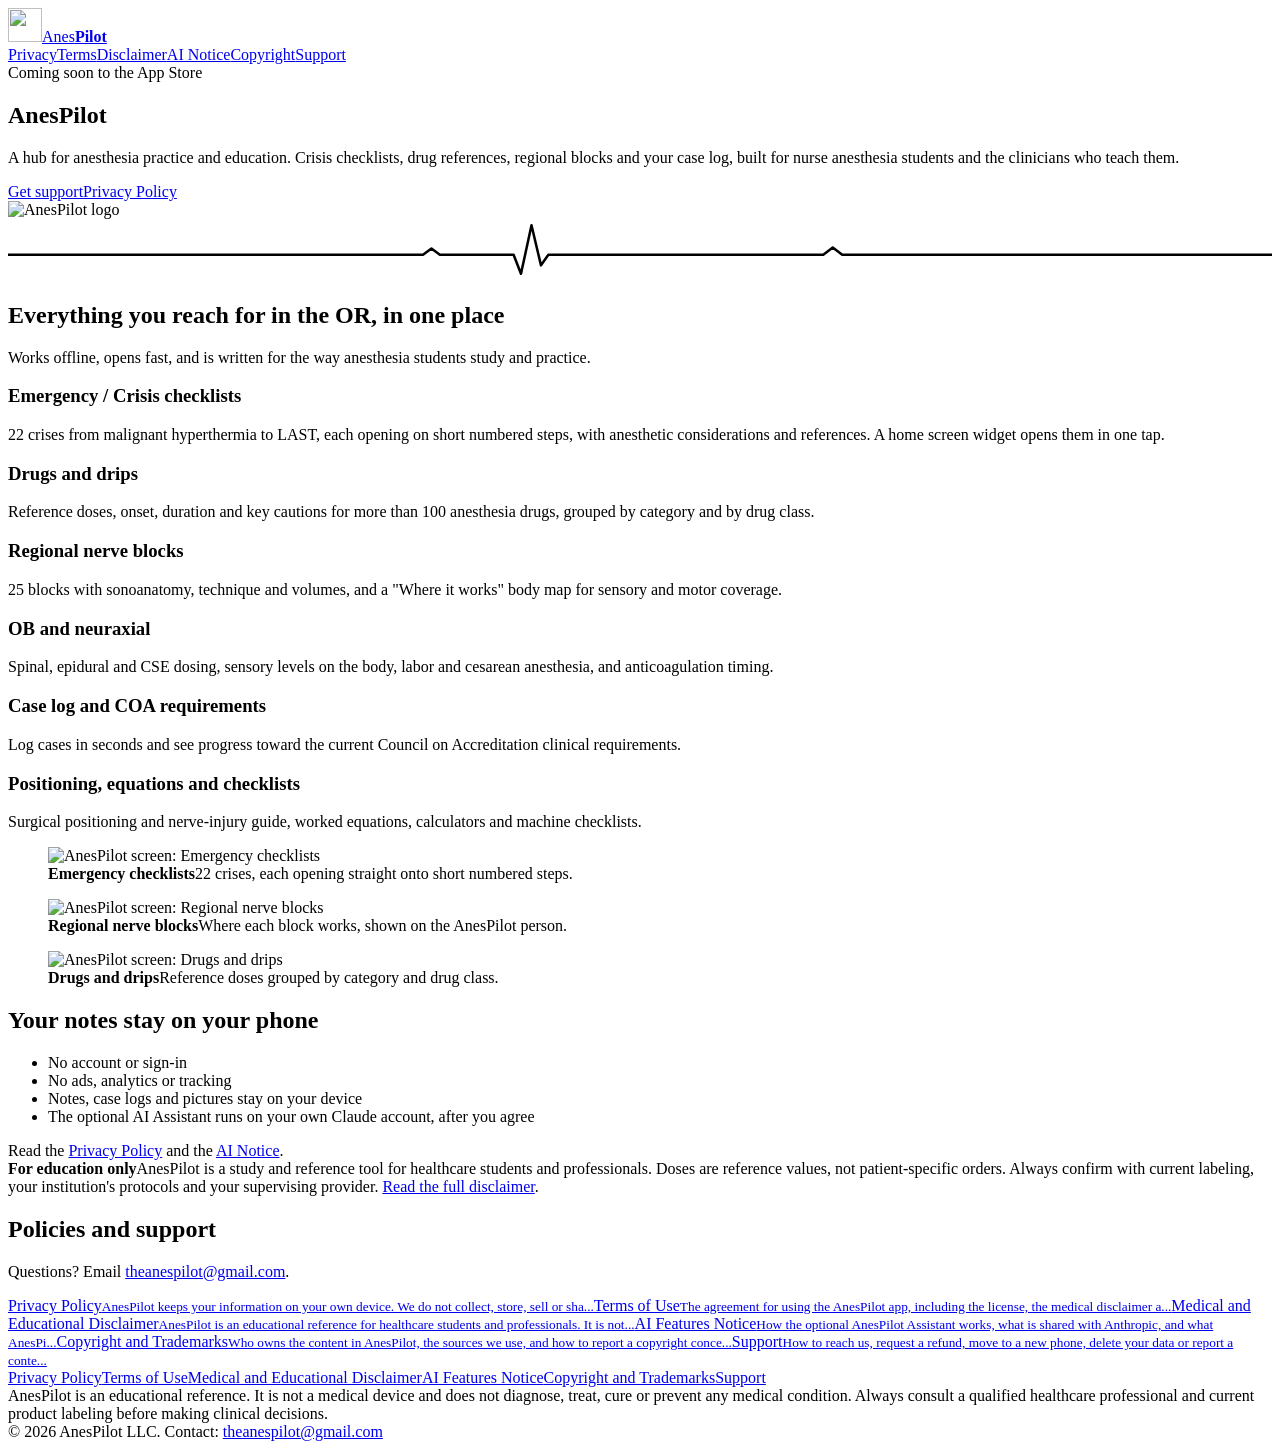
==== index.html @ 0fcb1c03 "Add files via upload" ====
<!doctype html>
<html lang="en"><head><meta charset="utf-8"><meta name="viewport" content="width=device-width, initial-scale=1, viewport-fit=cover"><meta name="claude:viewport-fit-sides" content="cover"><meta name="description" content="AnesPilot: crisis checklists, drug references, regional blocks and a case log for anesthesia students and clinicians."><link rel="icon" href="assets/logo-96.png"><title>AnesPilot</title><link rel="stylesheet" href="assets/style.css"></head><body id="top"><header class="top"><div class="wrap"><a class="brand" href="./"><img src="assets/logo-96.png" alt="" width="34" height="34"><span>Anes<b>Pilot</b></span></a><nav class="nav" aria-label="Policies"><a href="privacy/">Privacy</a><a href="terms/">Terms</a><a href="disclaimer/">Disclaimer</a><a href="ai-notice/">AI Notice</a><a href="copyright/">Copyright</a><a href="support/">Support</a></nav></div></header><main><section class="hero"><div class="wrap"><div><span class="pill">Coming soon to the App Store</span><h1>Anes<b>Pilot</b></h1><p class="lead">A hub for anesthesia practice and education. Crisis checklists, drug references, regional blocks and your case log, built for nurse anesthesia students and the clinicians who teach them.</p><div class="actions"><a class="btn primary" href="support/">Get support</a><a class="btn" href="privacy/">Privacy Policy</a></div></div><img class="logoart" src="assets/logo-600.png" alt="AnesPilot logo" width="300" height="300"></div></section><div class="wrap"><svg class="trace" viewBox="0 0 1200 56" preserveAspectRatio="none" aria-hidden="true"><path d="M0 34 H380 l14 0 8 -6 8 6 H470 l10 0 7 18 10 -46 9 38 7 -10 H760 l14 0 9 -7 9 7 H1200" fill="none" stroke="currentColor" stroke-width="2.4" stroke-linejoin="round" stroke-linecap="round"/></svg></div><section class="band"><div class="wrap"><h2>Everything you reach for in the OR, in one place</h2><p class="sub">Works offline, opens fast, and is written for the way anesthesia students study and practice.</p><div class="features"><article class="feat crit"><h3><span class="dot"></span>Emergency / Crisis checklists</h3><p>22 crises from malignant hyperthermia to LAST, each opening on short numbered steps, with anesthetic considerations and references. A home screen widget opens them in one tap.</p></article><article class="feat "><h3><span class="dot"></span>Drugs and drips</h3><p>Reference doses, onset, duration and key cautions for more than 100 anesthesia drugs, grouped by category and by drug class.</p></article><article class="feat "><h3><span class="dot"></span>Regional nerve blocks</h3><p>25 blocks with sonoanatomy, technique and volumes, and a &quot;Where it works&quot; body map for sensory and motor coverage.</p></article><article class="feat "><h3><span class="dot"></span>OB and neuraxial</h3><p>Spinal, epidural and CSE dosing, sensory levels on the body, labor and cesarean anesthesia, and anticoagulation timing.</p></article><article class="feat "><h3><span class="dot"></span>Case log and COA requirements</h3><p>Log cases in seconds and see progress toward the current Council on Accreditation clinical requirements.</p></article><article class="feat "><h3><span class="dot"></span>Positioning, equations and checklists</h3><p>Surgical positioning and nerve-injury guide, worked equations, calculators and machine checklists.</p></article></div></div></section><section class="band" style="padding-top:0"><div class="wrap"><div class="shots"><figure class="shot"><img src="assets/shot-crisis.jpg" alt="AnesPilot screen: Emergency checklists" width="390" height="844" loading="lazy"><figcaption><b>Emergency checklists</b>22 crises, each opening straight onto short numbered steps.</figcaption></figure><figure class="shot"><img src="assets/shot-blocks.jpg" alt="AnesPilot screen: Regional nerve blocks" width="390" height="844" loading="lazy"><figcaption><b>Regional nerve blocks</b>Where each block works, shown on the AnesPilot person.</figcaption></figure><figure class="shot"><img src="assets/shot-drugs.jpg" alt="AnesPilot screen: Drugs and drips" width="390" height="844" loading="lazy"><figcaption><b>Drugs and drips</b>Reference doses grouped by category and drug class.</figcaption></figure></div></div></section><section class="band" style="padding-top:0"><div class="wrap"><div class="promise"><h2>Your notes stay on your phone</h2><ul><li>No account or sign-in</li><li>No ads, analytics or tracking</li><li>Notes, case logs and pictures stay on your device</li><li>The optional AI Assistant runs on your own Claude account, after you agree</li></ul><p style="margin:0">Read the <a href="privacy/">Privacy Policy</a> and the <a href="ai-notice/">AI Notice</a>.</p></div></div></section><section class="band" style="padding-top:0"><div class="wrap"><div class="caution"><b>For education only</b><span>AnesPilot is a study and reference tool for healthcare students and professionals. Doses are reference values, not patient-specific orders. Always confirm with current labeling, your institution's protocols and your supervising provider. <a href="disclaimer/">Read the full disclaimer</a>.</span></div></div></section><section class="band" style="padding-top:0"><div class="wrap"><h2>Policies and support</h2><p class="sub">Questions? Email <a href="mailto:theanespilot@gmail.com">theanespilot@gmail.com</a>.</p><div class="docs"><a href="privacy/"><span>Privacy Policy</span><small>AnesPilot keeps your information on your own device. We do not collect, store, sell or sha...</small></a><a href="terms/"><span>Terms of Use</span><small>The agreement for using the AnesPilot app, including the license, the medical disclaimer a...</small></a><a href="disclaimer/"><span>Medical and Educational Disclaimer</span><small>AnesPilot is an educational reference for healthcare students and professionals. It is not...</small></a><a href="ai-notice/"><span>AI Features Notice</span><small>How the optional AnesPilot Assistant works, what is shared with Anthropic, and what AnesPi...</small></a><a href="copyright/"><span>Copyright and Trademarks</span><small>Who owns the content in AnesPilot, the sources we use, and how to report a copyright conce...</small></a><a href="support/"><span>Support</span><small>How to reach us, request a refund, move to a new phone, delete your data or report a conte...</small></a></div></div></section></main><footer class="foot"><div class="wrap"><nav aria-label="Footer"><a href="privacy/">Privacy Policy</a><a href="terms/">Terms of Use</a><a href="disclaimer/">Medical and Educational Disclaimer</a><a href="ai-notice/">AI Features Notice</a><a href="copyright/">Copyright and Trademarks</a><a href="support/">Support</a></nav><p style="margin:0">AnesPilot is an educational reference. It is not a medical device and does not diagnose, treat, cure or prevent any medical condition. Always consult a qualified healthcare professional and current product labeling before making clinical decisions.</p><p style="margin:0">&copy; 2026 AnesPilot LLC. Contact: <a href="mailto:theanespilot@gmail.com">theanespilot@gmail.com</a></p></div></footer></body></html>
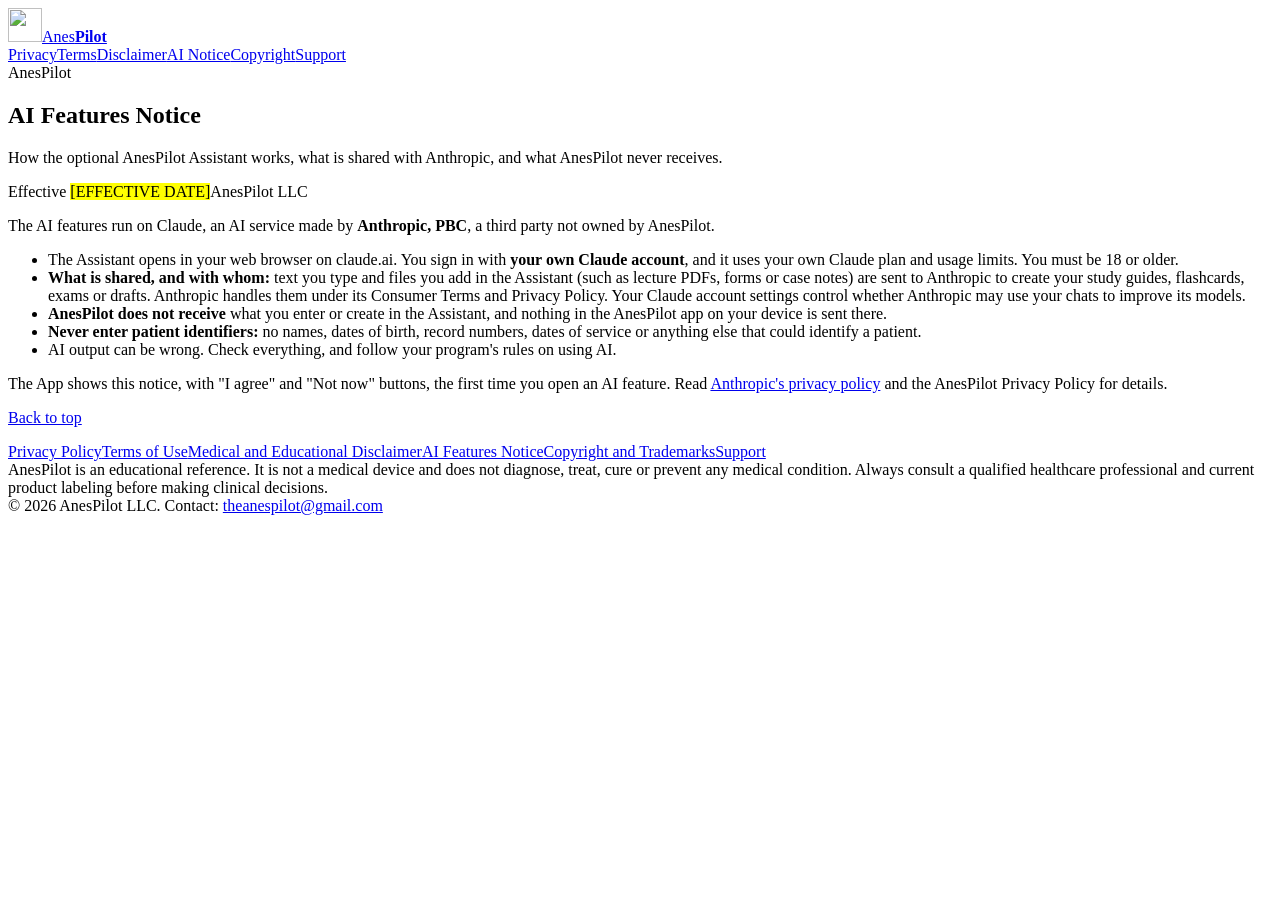
==== commit 62907996: "Add files via upload" ====
--- a/index.html
+++ b/index.html
@@ -1,2 +1,10 @@
 <!doctype html>
-<html lang="en"><head><meta charset="utf-8"><meta name="viewport" content="width=device-width, initial-scale=1, viewport-fit=cover"><meta name="claude:viewport-fit-sides" content="cover"><meta name="description" content="AnesPilot: crisis checklists, drug references, regional blocks and a case log for anesthesia students and clinicians."><link rel="icon" href="assets/logo-96.png"><title>AnesPilot</title><link rel="stylesheet" href="assets/style.css"></head><body id="top"><header class="top"><div class="wrap"><a class="brand" href="./"><img src="assets/logo-96.png" alt="" width="34" height="34"><span>Anes<b>Pilot</b></span></a><nav class="nav" aria-label="Policies"><a href="privacy/">Privacy</a><a href="terms/">Terms</a><a href="disclaimer/">Disclaimer</a><a href="ai-notice/">AI Notice</a><a href="copyright/">Copyright</a><a href="support/">Support</a></nav></div></header><main><section class="hero"><div class="wrap"><div><span class="pill">Coming soon to the App Store</span><h1>Anes<b>Pilot</b></h1><p class="lead">A hub for anesthesia practice and education. Crisis checklists, drug references, regional blocks and your case log, built for nurse anesthesia students and the clinicians who teach them.</p><div class="actions"><a class="btn primary" href="support/">Get support</a><a class="btn" href="privacy/">Privacy Policy</a></div></div><img class="logoart" src="assets/logo-600.png" alt="AnesPilot logo" width="300" height="300"></div></section><div class="wrap"><svg class="trace" viewBox="0 0 1200 56" preserveAspectRatio="none" aria-hidden="true"><path d="M0 34 H380 l14 0 8 -6 8 6 H470 l10 0 7 18 10 -46 9 38 7 -10 H760 l14 0 9 -7 9 7 H1200" fill="none" stroke="currentColor" stroke-width="2.4" stroke-linejoin="round" stroke-linecap="round"/></svg></div><section class="band"><div class="wrap"><h2>Everything you reach for in the OR, in one place</h2><p class="sub">Works offline, opens fast, and is written for the way anesthesia students study and practice.</p><div class="features"><article class="feat crit"><h3><span class="dot"></span>Emergency / Crisis checklists</h3><p>22 crises from malignant hyperthermia to LAST, each opening on short numbered steps, with anesthetic considerations and references. A home screen widget opens them in one tap.</p></article><article class="feat "><h3><span class="dot"></span>Drugs and drips</h3><p>Reference doses, onset, duration and key cautions for more than 100 anesthesia drugs, grouped by category and by drug class.</p></article><article class="feat "><h3><span class="dot"></span>Regional nerve blocks</h3><p>25 blocks with sonoanatomy, technique and volumes, and a &quot;Where it works&quot; body map for sensory and motor coverage.</p></article><article class="feat "><h3><span class="dot"></span>OB and neuraxial</h3><p>Spinal, epidural and CSE dosing, sensory levels on the body, labor and cesarean anesthesia, and anticoagulation timing.</p></article><article class="feat "><h3><span class="dot"></span>Case log and COA requirements</h3><p>Log cases in seconds and see progress toward the current Council on Accreditation clinical requirements.</p></article><article class="feat "><h3><span class="dot"></span>Positioning, equations and checklists</h3><p>Surgical positioning and nerve-injury guide, worked equations, calculators and machine checklists.</p></article></div></div></section><section class="band" style="padding-top:0"><div class="wrap"><div class="shots"><figure class="shot"><img src="assets/shot-crisis.jpg" alt="AnesPilot screen: Emergency checklists" width="390" height="844" loading="lazy"><figcaption><b>Emergency checklists</b>22 crises, each opening straight onto short numbered steps.</figcaption></figure><figure class="shot"><img src="assets/shot-blocks.jpg" alt="AnesPilot screen: Regional nerve blocks" width="390" height="844" loading="lazy"><figcaption><b>Regional nerve blocks</b>Where each block works, shown on the AnesPilot person.</figcaption></figure><figure class="shot"><img src="assets/shot-drugs.jpg" alt="AnesPilot screen: Drugs and drips" width="390" height="844" loading="lazy"><figcaption><b>Drugs and drips</b>Reference doses grouped by category and drug class.</figcaption></figure></div></div></section><section class="band" style="padding-top:0"><div class="wrap"><div class="promise"><h2>Your notes stay on your phone</h2><ul><li>No account or sign-in</li><li>No ads, analytics or tracking</li><li>Notes, case logs and pictures stay on your device</li><li>The optional AI Assistant runs on your own Claude account, after you agree</li></ul><p style="margin:0">Read the <a href="privacy/">Privacy Policy</a> and the <a href="ai-notice/">AI Notice</a>.</p></div></div></section><section class="band" style="padding-top:0"><div class="wrap"><div class="caution"><b>For education only</b><span>AnesPilot is a study and reference tool for healthcare students and professionals. Doses are reference values, not patient-specific orders. Always confirm with current labeling, your institution's protocols and your supervising provider. <a href="disclaimer/">Read the full disclaimer</a>.</span></div></div></section><section class="band" style="padding-top:0"><div class="wrap"><h2>Policies and support</h2><p class="sub">Questions? Email <a href="mailto:theanespilot@gmail.com">theanespilot@gmail.com</a>.</p><div class="docs"><a href="privacy/"><span>Privacy Policy</span><small>AnesPilot keeps your information on your own device. We do not collect, store, sell or sha...</small></a><a href="terms/"><span>Terms of Use</span><small>The agreement for using the AnesPilot app, including the license, the medical disclaimer a...</small></a><a href="disclaimer/"><span>Medical and Educational Disclaimer</span><small>AnesPilot is an educational reference for healthcare students and professionals. It is not...</small></a><a href="ai-notice/"><span>AI Features Notice</span><small>How the optional AnesPilot Assistant works, what is shared with Anthropic, and what AnesPi...</small></a><a href="copyright/"><span>Copyright and Trademarks</span><small>Who owns the content in AnesPilot, the sources we use, and how to report a copyright conce...</small></a><a href="support/"><span>Support</span><small>How to reach us, request a refund, move to a new phone, delete your data or report a conte...</small></a></div></div></section></main><footer class="foot"><div class="wrap"><nav aria-label="Footer"><a href="privacy/">Privacy Policy</a><a href="terms/">Terms of Use</a><a href="disclaimer/">Medical and Educational Disclaimer</a><a href="ai-notice/">AI Features Notice</a><a href="copyright/">Copyright and Trademarks</a><a href="support/">Support</a></nav><p style="margin:0">AnesPilot is an educational reference. It is not a medical device and does not diagnose, treat, cure or prevent any medical condition. Always consult a qualified healthcare professional and current product labeling before making clinical decisions.</p><p style="margin:0">&copy; 2026 AnesPilot LLC. Contact: <a href="mailto:theanespilot@gmail.com">theanespilot@gmail.com</a></p></div></footer></body></html>
+<html lang="en"><head><meta charset="utf-8"><meta name="viewport" content="width=device-width, initial-scale=1, viewport-fit=cover"><meta name="claude:viewport-fit-sides" content="cover"><meta name="description" content="How the optional AnesPilot Assistant works, what is shared with Anthropic, and what AnesPilot never receives."><link rel="icon" href="../assets/logo-96.png"><title>AI Features Notice | AnesPilot</title><link rel="stylesheet" href="../assets/style.css"></head><body id="top"><header class="top"><div class="wrap"><a class="brand" href="../"><img src="../assets/logo-96.png" alt="" width="34" height="34"><span>Anes<b>Pilot</b></span></a><nav class="nav" aria-label="Policies"><a href="../privacy/">Privacy</a><a href="../terms/">Terms</a><a href="../disclaimer/">Disclaimer</a><a href="../ai-notice/" aria-current="page">AI Notice</a><a href="../copyright/">Copyright</a><a href="../support/">Support</a></nav></div></header><main><section class="phead"><div class="wrap"><div class="eyebrow">AnesPilot</div><h1>AI Features Notice</h1><p class="lead">How the optional AnesPilot Assistant works, what is shared with Anthropic, and what AnesPilot never receives.</p><div class="meta"><span class="chip">Effective <mark class="ph">[EFFECTIVE DATE]</mark></span><span class="chip">AnesPilot LLC</span></div></div></section><div class="wrap layout"><div></div><article class="doc"><p>The AI features run on Claude, an AI service made by <strong>Anthropic, PBC</strong>, a third party not owned by AnesPilot.</p>
+<ul>
+<li>The Assistant opens in your web browser on claude.ai. You sign in with <strong>your own Claude account</strong>, and it uses your own Claude plan and usage limits. You must be 18 or older.</li>
+<li><strong>What is shared, and with whom:</strong> text you type and files you add in the Assistant (such as lecture PDFs, forms or case notes) are sent to Anthropic to create your study guides, flashcards, exams or drafts. Anthropic handles them under its Consumer Terms and Privacy Policy. Your Claude account settings control whether Anthropic may use your chats to improve its models.</li>
+<li><strong>AnesPilot does not receive</strong> what you enter or create in the Assistant, and nothing in the AnesPilot app on your device is sent there.</li>
+<li><strong>Never enter patient identifiers:</strong> no names, dates of birth, record numbers, dates of service or anything else that could identify a patient.</li>
+<li>AI output can be wrong. Check everything, and follow your program's rules on using AI.</li>
+</ul>
+<p>The App shows this notice, with "I agree" and "Not now" buttons, the first time you open an AI feature. Read <a href="https://www.anthropic.com/legal/privacy">Anthropic's privacy policy</a> and the AnesPilot Privacy Policy for details.</p><p class="backtop"><a href="#top">Back to top</a></p></article></div></main><footer class="foot"><div class="wrap"><nav aria-label="Footer"><a href="../privacy/">Privacy Policy</a><a href="../terms/">Terms of Use</a><a href="../disclaimer/">Medical and Educational Disclaimer</a><a href="../ai-notice/">AI Features Notice</a><a href="../copyright/">Copyright and Trademarks</a><a href="../support/">Support</a></nav><p style="margin:0">AnesPilot is an educational reference. It is not a medical device and does not diagnose, treat, cure or prevent any medical condition. Always consult a qualified healthcare professional and current product labeling before making clinical decisions.</p><p style="margin:0">&copy; 2026 AnesPilot LLC. Contact: <a href="mailto:theanespilot@gmail.com">theanespilot@gmail.com</a></p></div></footer></body></html>
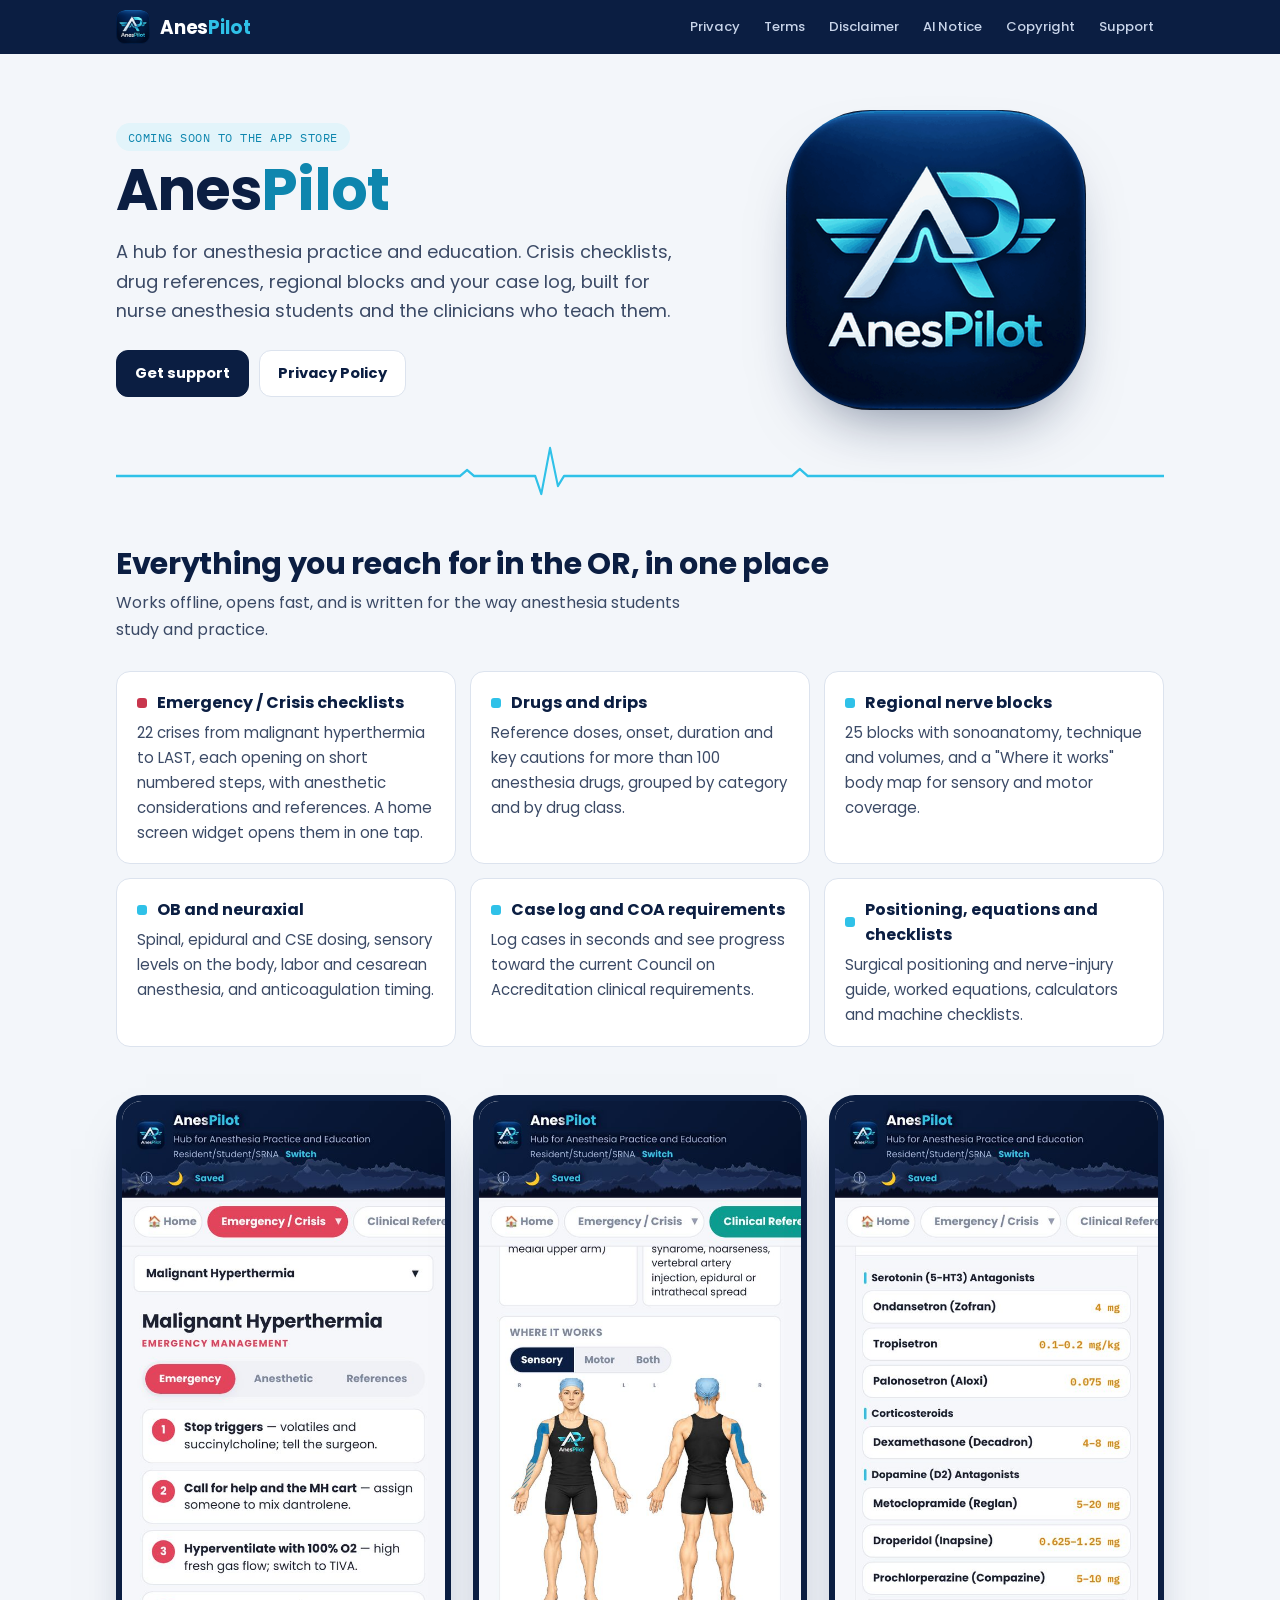
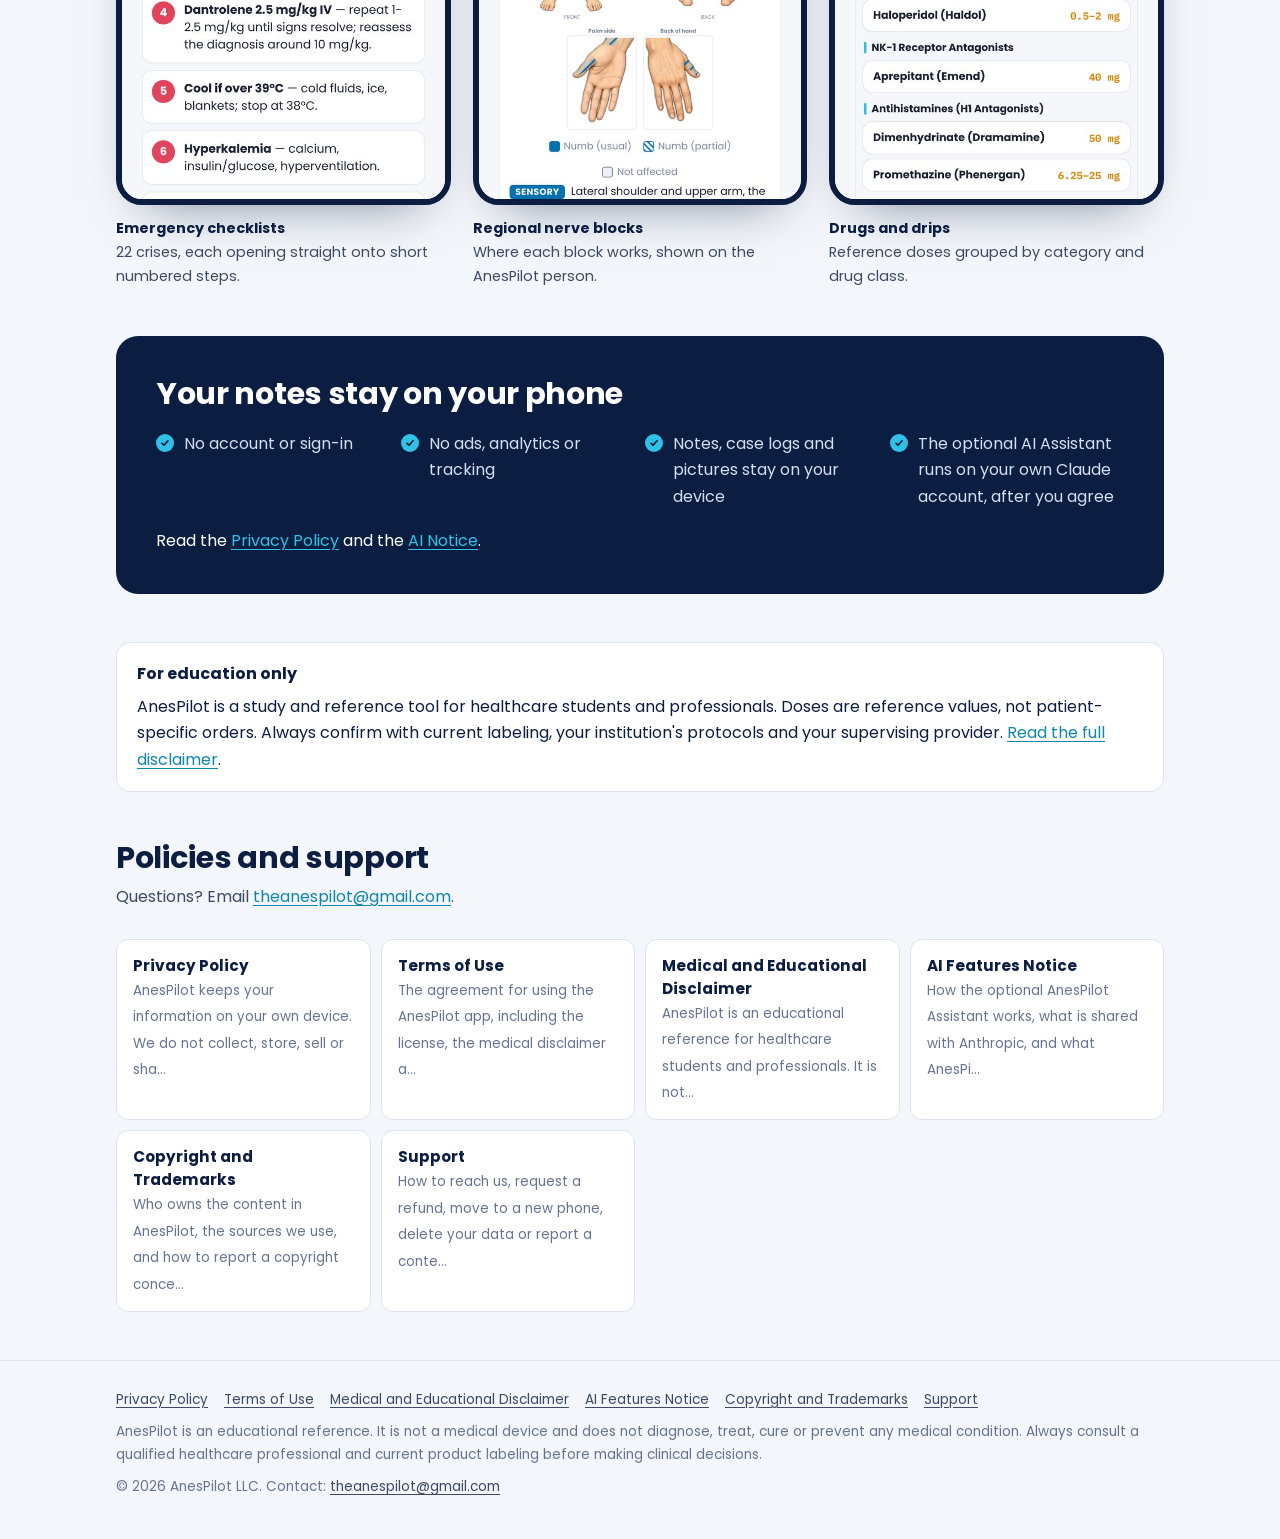
==== commit 1dc9bffc: "Add files via upload" ====
--- a/index.html
+++ b/index.html
@@ -1,10 +1,2 @@
 <!doctype html>
-<html lang="en"><head><meta charset="utf-8"><meta name="viewport" content="width=device-width, initial-scale=1, viewport-fit=cover"><meta name="claude:viewport-fit-sides" content="cover"><meta name="description" content="How the optional AnesPilot Assistant works, what is shared with Anthropic, and what AnesPilot never receives."><link rel="icon" href="../assets/logo-96.png"><title>AI Features Notice | AnesPilot</title><link rel="stylesheet" href="../assets/style.css"></head><body id="top"><header class="top"><div class="wrap"><a class="brand" href="../"><img src="../assets/logo-96.png" alt="" width="34" height="34"><span>Anes<b>Pilot</b></span></a><nav class="nav" aria-label="Policies"><a href="../privacy/">Privacy</a><a href="../terms/">Terms</a><a href="../disclaimer/">Disclaimer</a><a href="../ai-notice/" aria-current="page">AI Notice</a><a href="../copyright/">Copyright</a><a href="../support/">Support</a></nav></div></header><main><section class="phead"><div class="wrap"><div class="eyebrow">AnesPilot</div><h1>AI Features Notice</h1><p class="lead">How the optional AnesPilot Assistant works, what is shared with Anthropic, and what AnesPilot never receives.</p><div class="meta"><span class="chip">Effective <mark class="ph">[EFFECTIVE DATE]</mark></span><span class="chip">AnesPilot LLC</span></div></div></section><div class="wrap layout"><div></div><article class="doc"><p>The AI features run on Claude, an AI service made by <strong>Anthropic, PBC</strong>, a third party not owned by AnesPilot.</p>
-<ul>
-<li>The Assistant opens in your web browser on claude.ai. You sign in with <strong>your own Claude account</strong>, and it uses your own Claude plan and usage limits. You must be 18 or older.</li>
-<li><strong>What is shared, and with whom:</strong> text you type and files you add in the Assistant (such as lecture PDFs, forms or case notes) are sent to Anthropic to create your study guides, flashcards, exams or drafts. Anthropic handles them under its Consumer Terms and Privacy Policy. Your Claude account settings control whether Anthropic may use your chats to improve its models.</li>
-<li><strong>AnesPilot does not receive</strong> what you enter or create in the Assistant, and nothing in the AnesPilot app on your device is sent there.</li>
-<li><strong>Never enter patient identifiers:</strong> no names, dates of birth, record numbers, dates of service or anything else that could identify a patient.</li>
-<li>AI output can be wrong. Check everything, and follow your program's rules on using AI.</li>
-</ul>
-<p>The App shows this notice, with "I agree" and "Not now" buttons, the first time you open an AI feature. Read <a href="https://www.anthropic.com/legal/privacy">Anthropic's privacy policy</a> and the AnesPilot Privacy Policy for details.</p><p class="backtop"><a href="#top">Back to top</a></p></article></div></main><footer class="foot"><div class="wrap"><nav aria-label="Footer"><a href="../privacy/">Privacy Policy</a><a href="../terms/">Terms of Use</a><a href="../disclaimer/">Medical and Educational Disclaimer</a><a href="../ai-notice/">AI Features Notice</a><a href="../copyright/">Copyright and Trademarks</a><a href="../support/">Support</a></nav><p style="margin:0">AnesPilot is an educational reference. It is not a medical device and does not diagnose, treat, cure or prevent any medical condition. Always consult a qualified healthcare professional and current product labeling before making clinical decisions.</p><p style="margin:0">&copy; 2026 AnesPilot LLC. Contact: <a href="mailto:theanespilot@gmail.com">theanespilot@gmail.com</a></p></div></footer></body></html>
+<html lang="en"><head><meta charset="utf-8"><meta name="viewport" content="width=device-width, initial-scale=1, viewport-fit=cover"><meta name="claude:viewport-fit-sides" content="cover"><meta name="description" content="AnesPilot: crisis checklists, drug references, regional blocks and a case log for anesthesia students and clinicians."><link rel="icon" href="assets/logo-96.png"><title>AnesPilot</title><link rel="stylesheet" href="assets/style.css"></head><body id="top"><header class="top"><div class="wrap"><a class="brand" href="./"><img src="assets/logo-96.png" alt="" width="34" height="34"><span>Anes<b>Pilot</b></span></a><nav class="nav" aria-label="Policies"><a href="privacy/">Privacy</a><a href="terms/">Terms</a><a href="disclaimer/">Disclaimer</a><a href="ai-notice/">AI Notice</a><a href="copyright/">Copyright</a><a href="support/">Support</a></nav></div></header><main><section class="hero"><div class="wrap"><div><span class="pill">Coming soon to the App Store</span><h1>Anes<b>Pilot</b></h1><p class="lead">A hub for anesthesia practice and education. Crisis checklists, drug references, regional blocks and your case log, built for nurse anesthesia students and the clinicians who teach them.</p><div class="actions"><a class="btn primary" href="support/">Get support</a><a class="btn" href="privacy/">Privacy Policy</a></div></div><img class="logoart" src="assets/logo-600.png" alt="AnesPilot logo" width="300" height="300"></div></section><div class="wrap"><svg class="trace" viewBox="0 0 1200 56" preserveAspectRatio="none" aria-hidden="true"><path d="M0 34 H380 l14 0 8 -6 8 6 H470 l10 0 7 18 10 -46 9 38 7 -10 H760 l14 0 9 -7 9 7 H1200" fill="none" stroke="currentColor" stroke-width="2.4" stroke-linejoin="round" stroke-linecap="round"/></svg></div><section class="band"><div class="wrap"><h2>Everything you reach for in the OR, in one place</h2><p class="sub">Works offline, opens fast, and is written for the way anesthesia students study and practice.</p><div class="features"><article class="feat crit"><h3><span class="dot"></span>Emergency / Crisis checklists</h3><p>22 crises from malignant hyperthermia to LAST, each opening on short numbered steps, with anesthetic considerations and references. A home screen widget opens them in one tap.</p></article><article class="feat "><h3><span class="dot"></span>Drugs and drips</h3><p>Reference doses, onset, duration and key cautions for more than 100 anesthesia drugs, grouped by category and by drug class.</p></article><article class="feat "><h3><span class="dot"></span>Regional nerve blocks</h3><p>25 blocks with sonoanatomy, technique and volumes, and a &quot;Where it works&quot; body map for sensory and motor coverage.</p></article><article class="feat "><h3><span class="dot"></span>OB and neuraxial</h3><p>Spinal, epidural and CSE dosing, sensory levels on the body, labor and cesarean anesthesia, and anticoagulation timing.</p></article><article class="feat "><h3><span class="dot"></span>Case log and COA requirements</h3><p>Log cases in seconds and see progress toward the current Council on Accreditation clinical requirements.</p></article><article class="feat "><h3><span class="dot"></span>Positioning, equations and checklists</h3><p>Surgical positioning and nerve-injury guide, worked equations, calculators and machine checklists.</p></article></div></div></section><section class="band" style="padding-top:0"><div class="wrap"><div class="shots"><figure class="shot"><img src="assets/shot-crisis.jpg" alt="AnesPilot screen: Emergency checklists" width="390" height="844" loading="lazy"><figcaption><b>Emergency checklists</b>22 crises, each opening straight onto short numbered steps.</figcaption></figure><figure class="shot"><img src="assets/shot-blocks.jpg" alt="AnesPilot screen: Regional nerve blocks" width="390" height="844" loading="lazy"><figcaption><b>Regional nerve blocks</b>Where each block works, shown on the AnesPilot person.</figcaption></figure><figure class="shot"><img src="assets/shot-drugs.jpg" alt="AnesPilot screen: Drugs and drips" width="390" height="844" loading="lazy"><figcaption><b>Drugs and drips</b>Reference doses grouped by category and drug class.</figcaption></figure></div></div></section><section class="band" style="padding-top:0"><div class="wrap"><div class="promise"><h2>Your notes stay on your phone</h2><ul><li>No account or sign-in</li><li>No ads, analytics or tracking</li><li>Notes, case logs and pictures stay on your device</li><li>The optional AI Assistant runs on your own Claude account, after you agree</li></ul><p style="margin:0">Read the <a href="privacy/">Privacy Policy</a> and the <a href="ai-notice/">AI Notice</a>.</p></div></div></section><section class="band" style="padding-top:0"><div class="wrap"><div class="caution"><b>For education only</b><span>AnesPilot is a study and reference tool for healthcare students and professionals. Doses are reference values, not patient-specific orders. Always confirm with current labeling, your institution's protocols and your supervising provider. <a href="disclaimer/">Read the full disclaimer</a>.</span></div></div></section><section class="band" style="padding-top:0"><div class="wrap"><h2>Policies and support</h2><p class="sub">Questions? Email <a href="mailto:theanespilot@gmail.com">theanespilot@gmail.com</a>.</p><div class="docs"><a href="privacy/"><span>Privacy Policy</span><small>AnesPilot keeps your information on your own device. We do not collect, store, sell or sha...</small></a><a href="terms/"><span>Terms of Use</span><small>The agreement for using the AnesPilot app, including the license, the medical disclaimer a...</small></a><a href="disclaimer/"><span>Medical and Educational Disclaimer</span><small>AnesPilot is an educational reference for healthcare students and professionals. It is not...</small></a><a href="ai-notice/"><span>AI Features Notice</span><small>How the optional AnesPilot Assistant works, what is shared with Anthropic, and what AnesPi...</small></a><a href="copyright/"><span>Copyright and Trademarks</span><small>Who owns the content in AnesPilot, the sources we use, and how to report a copyright conce...</small></a><a href="support/"><span>Support</span><small>How to reach us, request a refund, move to a new phone, delete your data or report a conte...</small></a></div></div></section></main><footer class="foot"><div class="wrap"><nav aria-label="Footer"><a href="privacy/">Privacy Policy</a><a href="terms/">Terms of Use</a><a href="disclaimer/">Medical and Educational Disclaimer</a><a href="ai-notice/">AI Features Notice</a><a href="copyright/">Copyright and Trademarks</a><a href="support/">Support</a></nav><p style="margin:0">AnesPilot is an educational reference. It is not a medical device and does not diagnose, treat, cure or prevent any medical condition. Always consult a qualified healthcare professional and current product labeling before making clinical decisions.</p><p style="margin:0">&copy; 2026 AnesPilot LLC. Contact: <a href="mailto:theanespilot@gmail.com">theanespilot@gmail.com</a></p></div></footer></body></html>
--- a/assets/style.css
+++ b/assets/style.css
@@ -0,0 +1,123 @@
+@font-face{font-family:'Poppins';font-style:normal;font-weight:400;font-display:swap;src:url(fonts/poppins-400.woff) format('woff')}
+@font-face{font-family:'Poppins';font-style:normal;font-weight:500;font-display:swap;src:url(fonts/poppins-500.woff) format('woff')}
+@font-face{font-family:'Poppins';font-style:normal;font-weight:600 800;font-display:swap;src:url(fonts/poppins-700.woff) format('woff')}
+@font-face{font-family:'IBM Plex Mono';font-style:normal;font-weight:400 500;font-display:swap;src:url(fonts/plexmono-400.woff) format('woff')}
+/* Layout: one reading column (66ch) with a sticky contents rail on wide screens; home is a stacked set of bands.
+   Palette and type follow the app: deep navy, the logo's cyan, Poppins; IBM Plex Mono for dates and labels. */
+:root{
+  --bg:#F3F6FA; --surface:#FFFFFF; --ink:#0B1E42; --ink-2:#3B4A66; --muted:#66748F; --line:#DCE3EE;
+  --accent:#0E86AE; --accent-soft:#E2F4FA; --brand:#2FC1E8; --alert:#C8364D; --alert-soft:#FBE9EC; --mark:#FFE7A8; --mark-ink:#5A3D00;
+  --f-display:'Poppins', ui-sans-serif, system-ui, -apple-system, 'Segoe UI', sans-serif;
+  --f-body:'Poppins', ui-sans-serif, system-ui, -apple-system, 'Segoe UI', sans-serif;
+  --f-mono:'IBM Plex Mono', ui-monospace, 'SF Mono', Menlo, monospace;
+  --r:14px; --bezel:#0B1E42; color-scheme:light;
+}
+@media (prefers-color-scheme: dark){ :root:not([data-theme="light"]){
+  --bg:#08111F; --surface:#0F1C31; --ink:#E8EEF8; --ink-2:#C2CEE2; --muted:#8E9DB8; --line:#22324D;
+  --accent:#5FD0F0; --accent-soft:#0F2A3A; --brand:#2FC1E8; --alert:#F07186; --alert-soft:#3A1520; --mark:#5A4410; --mark-ink:#FFE7A8; --bezel:#1E2C45; color-scheme:dark } }
+:root[data-theme="dark"]{
+  --bg:#08111F; --surface:#0F1C31; --ink:#E8EEF8; --ink-2:#C2CEE2; --muted:#8E9DB8; --line:#22324D;
+  --accent:#5FD0F0; --accent-soft:#0F2A3A; --brand:#2FC1E8; --alert:#F07186; --alert-soft:#3A1520; --mark:#5A4410; --mark-ink:#FFE7A8; --bezel:#1E2C45; color-scheme:dark }
+*{box-sizing:border-box}
+html{-webkit-text-size-adjust:100%}
+body{margin:0;background:var(--bg);color:var(--ink);font:400 16px/1.65 var(--f-body);-webkit-font-smoothing:antialiased}
+a{color:var(--accent);text-underline-offset:3px}
+a:focus-visible,summary:focus-visible{outline:3px solid var(--brand);outline-offset:2px;border-radius:6px}
+img{max-width:100%;height:auto}
+.wrap{max-width:1080px;margin:0 auto;padding-left:max(16px, env(safe-area-inset-left, 0px));padding-right:max(16px, env(safe-area-inset-right, 0px))}
+mark.ph{background:var(--mark);color:var(--mark-ink);padding:0 4px;border-radius:4px;font:600 .85em var(--f-mono)}
+/* header */
+.top{position:sticky;top:env(safe-area-inset-top, 0px);z-index:5;background:var(--ink);color:#fff}
+:root[data-theme="dark"] .top{background:#050C18}
+@media (prefers-color-scheme: dark){ :root:not([data-theme="light"]) .top{background:#050C18} }
+.top .wrap{display:flex;align-items:center;gap:16px;padding-block:10px;flex-wrap:wrap}
+.brand{display:flex;align-items:center;gap:10px;color:#fff;text-decoration:none;font:700 1.15rem var(--f-display);letter-spacing:-.01em}
+.brand img{width:34px;height:34px;border-radius:9px}
+.brand b{color:var(--brand);font-weight:700}
+.nav{display:flex;gap:4px;flex-wrap:wrap;margin-left:auto}
+.nav a{color:#C9D5EA;text-decoration:none;font:500 .82rem var(--f-display);padding:6px 10px;border-radius:999px}
+.nav a:hover{color:#fff;background:rgba(255,255,255,.08)}
+.nav a[aria-current="page"]{color:#06122A;background:var(--brand)}
+/* policy pages */
+.phead{padding-block:40px 8px}
+.eyebrow{font:500 .74rem var(--f-mono);letter-spacing:.08em;text-transform:uppercase;color:var(--muted)}
+h1{font:700 clamp(1.8rem, 4vw, 2.6rem)/1.15 var(--f-display);letter-spacing:-.02em;margin:.25em 0 .35em;text-wrap:balance}
+.lead{font-size:1.06rem;color:var(--ink-2);max-width:62ch;margin:0}
+.meta{display:flex;gap:8px;flex-wrap:wrap;margin-top:16px}
+.chip{font:500 .74rem var(--f-mono);border:1px solid var(--line);background:var(--surface);color:var(--ink-2);border-radius:999px;padding:4px 10px}
+.layout{display:grid;grid-template-columns:minmax(0,1fr);gap:32px;padding-block:24px 64px}
+@media (min-width:920px){ .layout{grid-template-columns:230px minmax(0,1fr)} }
+.toc{font-size:.85rem}
+@media (min-width:920px){ .toc{position:sticky;top:84px;align-self:start;max-height:calc(100vh - 110px);overflow:auto} }
+.toc details{background:var(--surface);border:1px solid var(--line);border-radius:var(--r);padding:12px 14px}
+.toc summary{cursor:pointer;font:600 .8rem var(--f-display);color:var(--ink)}
+.toc ol{list-style:none;margin:10px 0 0;padding:0;display:grid;gap:6px}
+.toc a{color:var(--ink-2);text-decoration:none}
+.toc a:hover{color:var(--accent);text-decoration:underline}
+.doc{background:var(--surface);border:1px solid var(--line);border-radius:var(--r);padding:clamp(20px, 4vw, 44px);min-width:0}
+.doc > *{max-width:68ch}
+.doc h2{font:600 1.18rem/1.3 var(--f-display);margin:1.9em 0 .5em;scroll-margin-top:90px;text-wrap:balance}
+.doc h2:first-child{margin-top:0}
+.doc h3{font:600 1rem var(--f-display);margin:1.4em 0 .4em}
+.doc p,.doc li{color:var(--ink-2)}
+.doc strong{color:var(--ink)}
+.doc ul,.doc ol{padding-left:1.25em}
+.doc li{margin:.3em 0}
+.doc blockquote{margin:1em 0;padding:12px 16px;border-left:3px solid var(--brand);background:var(--accent-soft);border-radius:0 10px 10px 0}
+.doc table{border-collapse:collapse;width:100%;font-size:.92rem}
+.doc .tw{overflow-x:auto}
+.doc th,.doc td{border:1px solid var(--line);padding:8px 10px;text-align:left;vertical-align:top}
+.backtop{margin-top:28px;font:500 .8rem var(--f-mono)}
+/* home */
+.hero{padding-block:56px 32px}
+.hero .wrap{display:grid;gap:36px;align-items:center}
+@media (min-width:860px){ .hero .wrap{grid-template-columns:minmax(0,1.1fr) minmax(0,.9fr)} }
+.hero h1{font-size:clamp(2.3rem, 6vw, 3.6rem);margin:.1em 0 .25em}
+.hero h1 b{color:var(--accent)}
+.hero .lead{font-size:1.12rem}
+.pill{display:inline-flex;align-items:center;gap:8px;font:500 .78rem var(--f-mono);letter-spacing:.04em;text-transform:uppercase;color:var(--accent);background:var(--accent-soft);border-radius:999px;padding:6px 12px}
+.actions{display:flex;gap:10px;flex-wrap:wrap;margin-top:24px}
+.btn{display:inline-flex;align-items:center;gap:8px;font:600 .92rem var(--f-display);text-decoration:none;border-radius:12px;padding:12px 18px;border:1px solid var(--line);color:var(--ink);background:var(--surface)}
+.btn.primary{background:var(--ink);color:#fff;border-color:var(--ink)}
+:root[data-theme="dark"] .btn.primary{background:var(--brand);color:#06122A;border-color:var(--brand)}
+@media (prefers-color-scheme: dark){ :root:not([data-theme="light"]) .btn.primary{background:var(--brand);color:#06122A;border-color:var(--brand)} }
+.logoart{justify-self:center;width:min(300px, 70vw);aspect-ratio:1;max-width:100%;border-radius:28%;box-shadow:0 30px 60px -28px rgba(11,30,66,.55)}
+.trace{display:block;width:100%;height:56px;color:var(--brand)}
+.band{padding-block:48px}
+.band h2{font:700 clamp(1.4rem, 3vw, 1.9rem)/1.2 var(--f-display);letter-spacing:-.01em;margin:0 0 8px;text-wrap:balance}
+.band .sub{color:var(--ink-2);margin:0 0 28px;max-width:60ch}
+.features{display:grid;gap:14px;grid-template-columns:repeat(auto-fill, minmax(min(100%, 300px), 1fr))}
+.feat{background:var(--surface);border:1px solid var(--line);border-radius:var(--r);padding:18px 20px}
+.feat h3{font:600 1rem var(--f-display);margin:0 0 6px;display:flex;align-items:center;gap:10px}
+.feat h3 .dot{width:10px;height:10px;border-radius:3px;background:var(--brand);flex:none}
+.feat.crit h3 .dot{background:var(--alert)}
+.feat p{margin:0;color:var(--ink-2);font-size:.94rem}
+.shots{display:grid;gap:22px;grid-template-columns:repeat(auto-fit, minmax(min(100%, 230px), 1fr))}
+.shot{margin:0}
+.shot img{display:block;width:100%;border-radius:26px;border:6px solid var(--bezel);background:var(--bezel);box-shadow:0 24px 50px -30px rgba(11,30,66,.6)}
+.shot figcaption{margin-top:12px;font-size:.9rem;color:var(--ink-2)}
+.shot figcaption b{display:block;color:var(--ink);font-family:var(--f-display)}
+.promise{background:var(--ink);color:#fff;border-radius:22px;padding:clamp(22px, 4vw, 40px);display:grid;gap:18px}
+:root[data-theme="dark"] .promise{background:var(--surface);border:1px solid var(--line)}
+@media (prefers-color-scheme: dark){ :root:not([data-theme="light"]) .promise{background:var(--surface);border:1px solid var(--line)} }
+.promise h2{color:#fff;margin:0}
+:root[data-theme="dark"] .promise h2{color:var(--ink)}
+@media (prefers-color-scheme: dark){ :root:not([data-theme="light"]) .promise h2{color:var(--ink)} }
+.promise ul{list-style:none;margin:0;padding:0;display:grid;gap:10px;grid-template-columns:repeat(auto-fit, minmax(min(100%, 220px), 1fr))}
+.promise li{display:flex;gap:10px;color:#D4DEEE}
+:root[data-theme="dark"] .promise li{color:var(--ink-2)}
+@media (prefers-color-scheme: dark){ :root:not([data-theme="light"]) .promise li{color:var(--ink-2)} }
+.promise li::before{content:"";flex:none;width:18px;height:18px;margin-top:3px;border-radius:50%;background:var(--brand) url("data:image/svg+xml,%3Csvg xmlns='http://www.w3.org/2000/svg' viewBox='0 0 24 24' fill='none' stroke='%2306122A' stroke-width='3.2' stroke-linecap='round' stroke-linejoin='round'%3E%3Cpath d='M6 12.5l4 4 8-9'/%3E%3C/svg%3E") center/12px no-repeat}
+.promise a{color:var(--brand)}
+.caution{border:1px solid var(--line);background:var(--surface);border-radius:var(--r);padding:18px 20px;display:grid;gap:6px}
+.caution b{font-family:var(--f-display)}
+.docs{display:grid;gap:10px;grid-template-columns:repeat(auto-fill, minmax(min(100%, 240px), 1fr))}
+.docs a{display:block;background:var(--surface);border:1px solid var(--line);border-radius:12px;padding:14px 16px;text-decoration:none;color:var(--ink)}
+.docs a span{display:block;font:600 .95rem var(--f-display)}
+.docs a small{color:var(--muted);font-size:.84rem}
+.docs a:hover{border-color:var(--accent)}
+/* footer */
+.foot{border-top:1px solid var(--line);padding-block:28px 40px;color:var(--muted);font-size:.85rem}
+.foot .wrap{display:grid;gap:10px}
+.foot nav{display:flex;flex-wrap:wrap;gap:6px 16px}
+.foot a{color:var(--ink-2)}
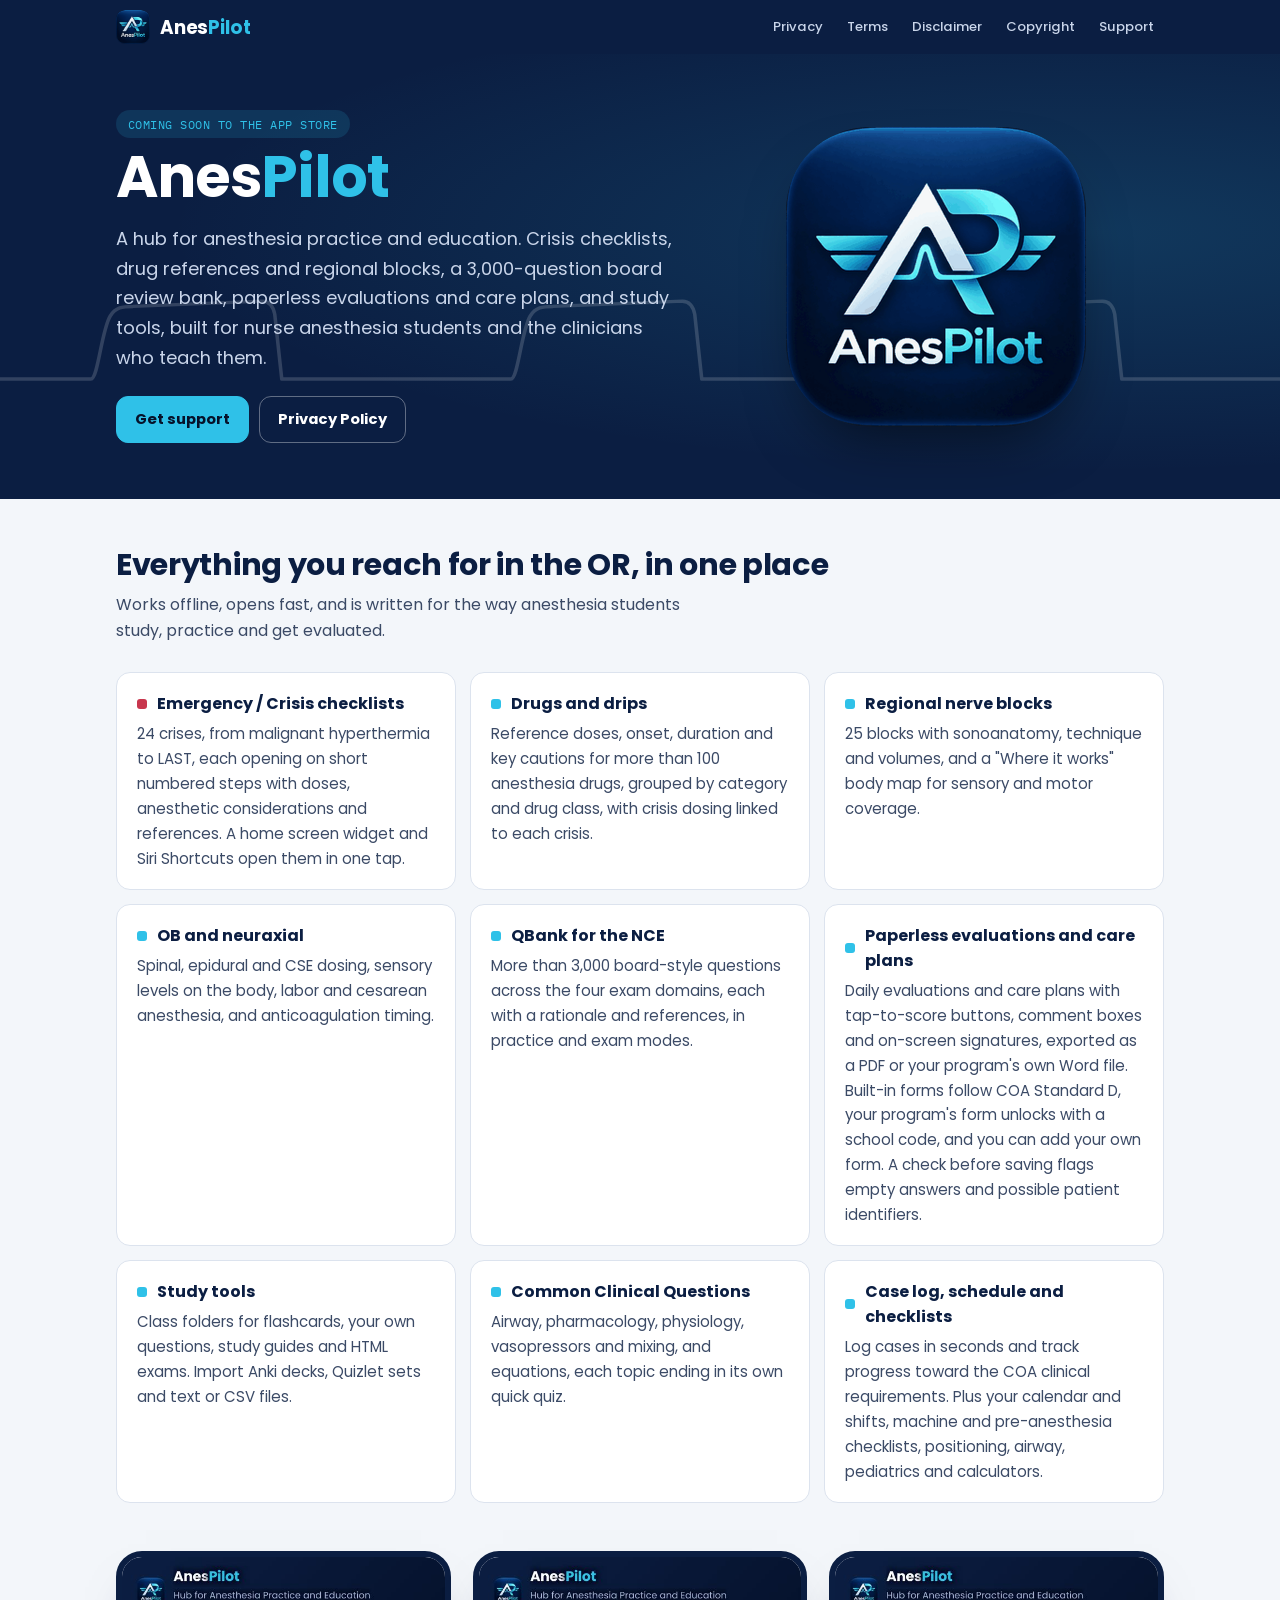
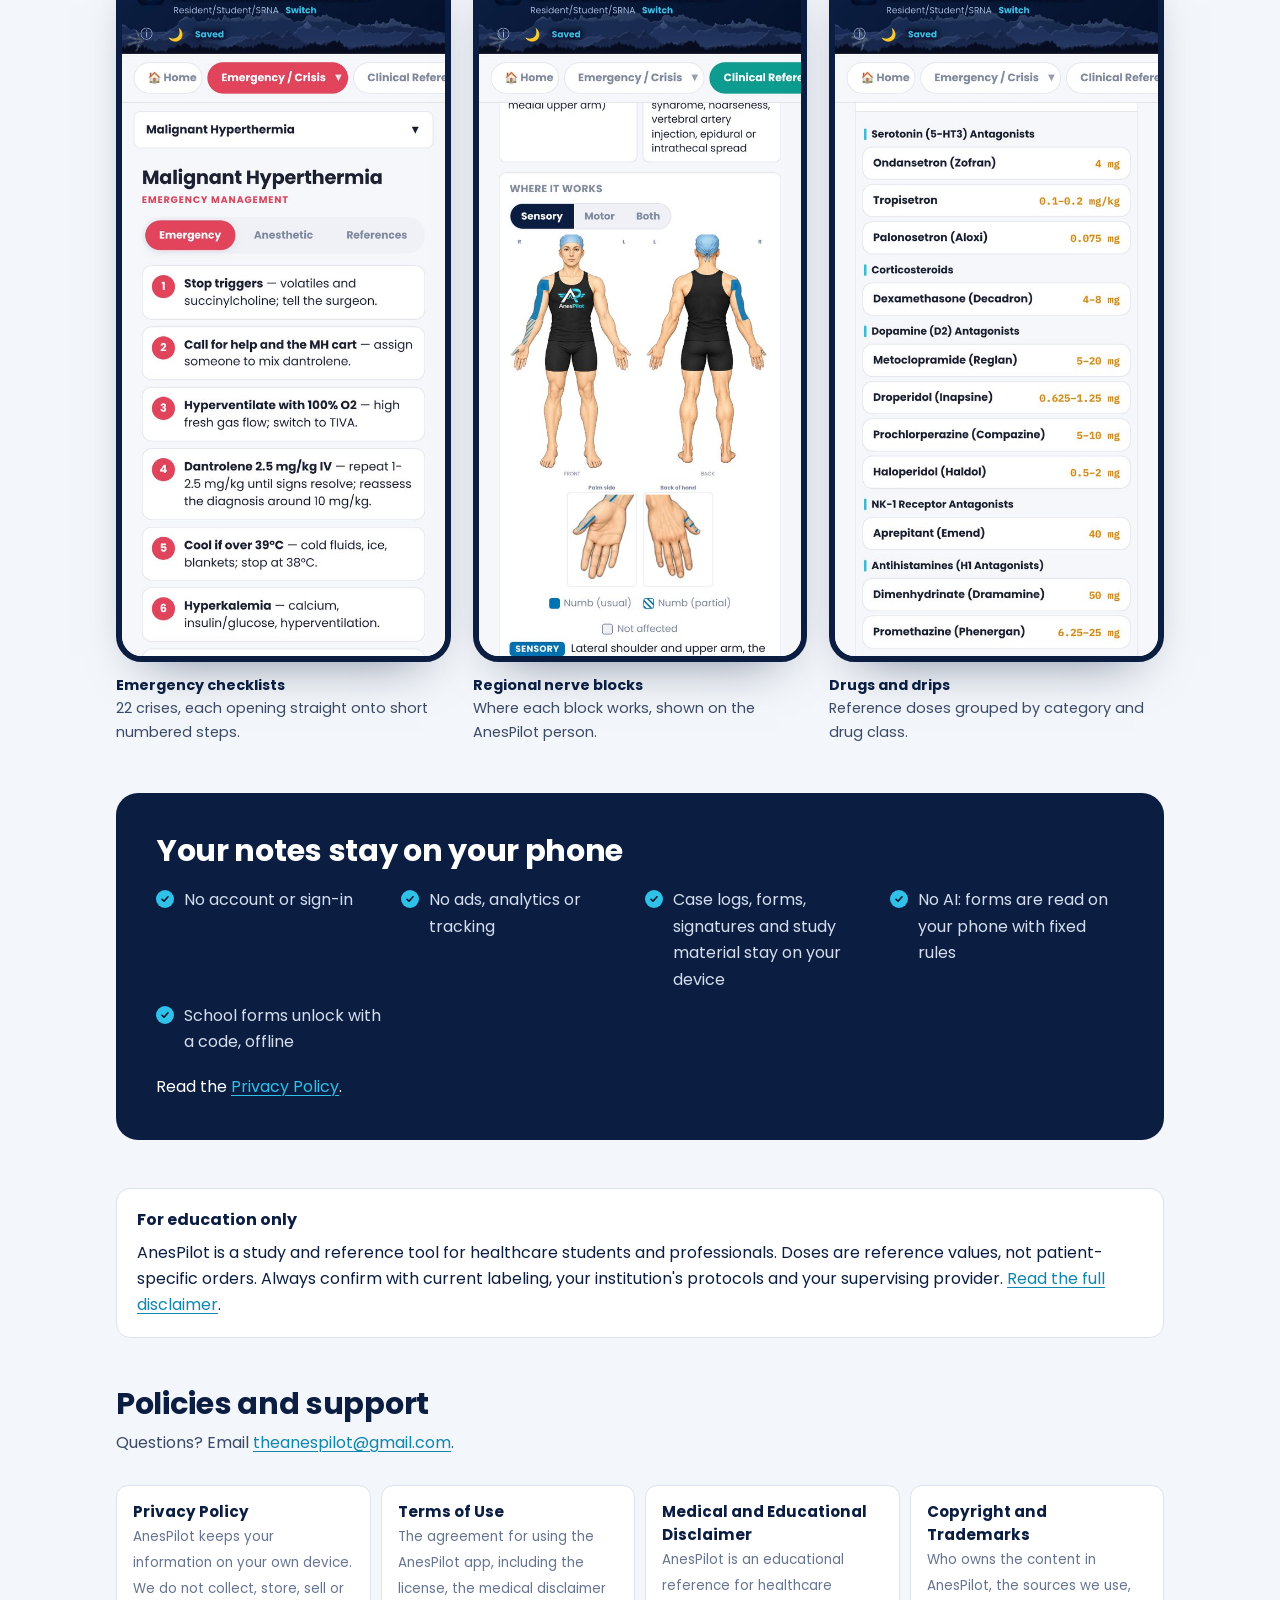
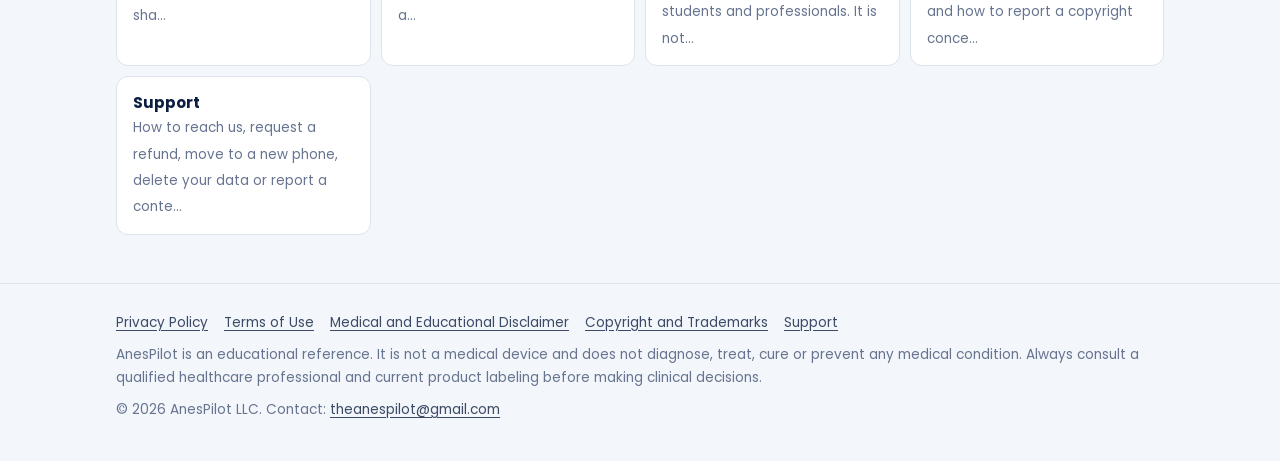
==== commit 2a650b12: "Add files via upload" ====
--- a/index.html
+++ b/index.html
@@ -1,2 +1,143 @@
 <!doctype html>
-<html lang="en"><head><meta charset="utf-8"><meta name="viewport" content="width=device-width, initial-scale=1, viewport-fit=cover"><meta name="claude:viewport-fit-sides" content="cover"><meta name="description" content="AnesPilot: crisis checklists, drug references, regional blocks and a case log for anesthesia students and clinicians."><link rel="icon" href="assets/logo-96.png"><title>AnesPilot</title><link rel="stylesheet" href="assets/style.css"></head><body id="top"><header class="top"><div class="wrap"><a class="brand" href="./"><img src="assets/logo-96.png" alt="" width="34" height="34"><span>Anes<b>Pilot</b></span></a><nav class="nav" aria-label="Policies"><a href="privacy/">Privacy</a><a href="terms/">Terms</a><a href="disclaimer/">Disclaimer</a><a href="ai-notice/">AI Notice</a><a href="copyright/">Copyright</a><a href="support/">Support</a></nav></div></header><main><section class="hero"><div class="wrap"><div><span class="pill">Coming soon to the App Store</span><h1>Anes<b>Pilot</b></h1><p class="lead">A hub for anesthesia practice and education. Crisis checklists, drug references, regional blocks and your case log, built for nurse anesthesia students and the clinicians who teach them.</p><div class="actions"><a class="btn primary" href="support/">Get support</a><a class="btn" href="privacy/">Privacy Policy</a></div></div><img class="logoart" src="assets/logo-600.png" alt="AnesPilot logo" width="300" height="300"></div></section><div class="wrap"><svg class="trace" viewBox="0 0 1200 56" preserveAspectRatio="none" aria-hidden="true"><path d="M0 34 H380 l14 0 8 -6 8 6 H470 l10 0 7 18 10 -46 9 38 7 -10 H760 l14 0 9 -7 9 7 H1200" fill="none" stroke="currentColor" stroke-width="2.4" stroke-linejoin="round" stroke-linecap="round"/></svg></div><section class="band"><div class="wrap"><h2>Everything you reach for in the OR, in one place</h2><p class="sub">Works offline, opens fast, and is written for the way anesthesia students study and practice.</p><div class="features"><article class="feat crit"><h3><span class="dot"></span>Emergency / Crisis checklists</h3><p>22 crises from malignant hyperthermia to LAST, each opening on short numbered steps, with anesthetic considerations and references. A home screen widget opens them in one tap.</p></article><article class="feat "><h3><span class="dot"></span>Drugs and drips</h3><p>Reference doses, onset, duration and key cautions for more than 100 anesthesia drugs, grouped by category and by drug class.</p></article><article class="feat "><h3><span class="dot"></span>Regional nerve blocks</h3><p>25 blocks with sonoanatomy, technique and volumes, and a &quot;Where it works&quot; body map for sensory and motor coverage.</p></article><article class="feat "><h3><span class="dot"></span>OB and neuraxial</h3><p>Spinal, epidural and CSE dosing, sensory levels on the body, labor and cesarean anesthesia, and anticoagulation timing.</p></article><article class="feat "><h3><span class="dot"></span>Case log and COA requirements</h3><p>Log cases in seconds and see progress toward the current Council on Accreditation clinical requirements.</p></article><article class="feat "><h3><span class="dot"></span>Positioning, equations and checklists</h3><p>Surgical positioning and nerve-injury guide, worked equations, calculators and machine checklists.</p></article></div></div></section><section class="band" style="padding-top:0"><div class="wrap"><div class="shots"><figure class="shot"><img src="assets/shot-crisis.jpg" alt="AnesPilot screen: Emergency checklists" width="390" height="844" loading="lazy"><figcaption><b>Emergency checklists</b>22 crises, each opening straight onto short numbered steps.</figcaption></figure><figure class="shot"><img src="assets/shot-blocks.jpg" alt="AnesPilot screen: Regional nerve blocks" width="390" height="844" loading="lazy"><figcaption><b>Regional nerve blocks</b>Where each block works, shown on the AnesPilot person.</figcaption></figure><figure class="shot"><img src="assets/shot-drugs.jpg" alt="AnesPilot screen: Drugs and drips" width="390" height="844" loading="lazy"><figcaption><b>Drugs and drips</b>Reference doses grouped by category and drug class.</figcaption></figure></div></div></section><section class="band" style="padding-top:0"><div class="wrap"><div class="promise"><h2>Your notes stay on your phone</h2><ul><li>No account or sign-in</li><li>No ads, analytics or tracking</li><li>Notes, case logs and pictures stay on your device</li><li>The optional AI Assistant runs on your own Claude account, after you agree</li></ul><p style="margin:0">Read the <a href="privacy/">Privacy Policy</a> and the <a href="ai-notice/">AI Notice</a>.</p></div></div></section><section class="band" style="padding-top:0"><div class="wrap"><div class="caution"><b>For education only</b><span>AnesPilot is a study and reference tool for healthcare students and professionals. Doses are reference values, not patient-specific orders. Always confirm with current labeling, your institution's protocols and your supervising provider. <a href="disclaimer/">Read the full disclaimer</a>.</span></div></div></section><section class="band" style="padding-top:0"><div class="wrap"><h2>Policies and support</h2><p class="sub">Questions? Email <a href="mailto:theanespilot@gmail.com">theanespilot@gmail.com</a>.</p><div class="docs"><a href="privacy/"><span>Privacy Policy</span><small>AnesPilot keeps your information on your own device. We do not collect, store, sell or sha...</small></a><a href="terms/"><span>Terms of Use</span><small>The agreement for using the AnesPilot app, including the license, the medical disclaimer a...</small></a><a href="disclaimer/"><span>Medical and Educational Disclaimer</span><small>AnesPilot is an educational reference for healthcare students and professionals. It is not...</small></a><a href="ai-notice/"><span>AI Features Notice</span><small>How the optional AnesPilot Assistant works, what is shared with Anthropic, and what AnesPi...</small></a><a href="copyright/"><span>Copyright and Trademarks</span><small>Who owns the content in AnesPilot, the sources we use, and how to report a copyright conce...</small></a><a href="support/"><span>Support</span><small>How to reach us, request a refund, move to a new phone, delete your data or report a conte...</small></a></div></div></section></main><footer class="foot"><div class="wrap"><nav aria-label="Footer"><a href="privacy/">Privacy Policy</a><a href="terms/">Terms of Use</a><a href="disclaimer/">Medical and Educational Disclaimer</a><a href="ai-notice/">AI Features Notice</a><a href="copyright/">Copyright and Trademarks</a><a href="support/">Support</a></nav><p style="margin:0">AnesPilot is an educational reference. It is not a medical device and does not diagnose, treat, cure or prevent any medical condition. Always consult a qualified healthcare professional and current product labeling before making clinical decisions.</p><p style="margin:0">&copy; 2026 AnesPilot LLC. Contact: <a href="mailto:theanespilot@gmail.com">theanespilot@gmail.com</a></p></div></footer></body></html>
+<html lang="en"><head><meta charset="utf-8"><meta name="viewport" content="width=device-width, initial-scale=1, viewport-fit=cover"><meta name="description" content="AnesPilot: crisis checklists, drug and block references, a board review question bank, paperless evaluations and care plans, and study tools for nurse anesthesia students."><link rel="icon" href="/assets/logo-96.png"><title>AnesPilot</title>
+<style>@font-face{font-family:'Poppins';font-style:normal;font-weight:400;font-display:swap;src:url([data-uri]) format('woff')}
+@font-face{font-family:'Poppins';font-style:normal;font-weight:500;font-display:swap;src:url([data-uri]) format('woff')}
+@font-face{font-family:'Poppins';font-style:normal;font-weight:600 800;font-display:swap;src:url([data-uri]) format('woff')}
+@font-face{font-family:'IBM Plex Mono';font-style:normal;font-weight:400 500;font-display:swap;src:url([data-uri]) format('woff')}
+/* Layout: one reading column (66ch) with a sticky contents rail on wide screens; home is a stacked set of bands.
+   Palette and type follow the app: deep navy, the logo's cyan, Poppins; IBM Plex Mono for dates and labels. */
+:root{
+  --bg:#F3F6FA; --surface:#FFFFFF; --ink:#0B1E42; --ink-2:#3B4A66; --muted:#66748F; --line:#DCE3EE;
+  --accent:#0E86AE; --accent-soft:#E2F4FA; --brand:#2FC1E8; --alert:#C8364D; --alert-soft:#FBE9EC; --mark:#FFE7A8; --mark-ink:#5A3D00;
+  --f-display:'Poppins', ui-sans-serif, system-ui, -apple-system, 'Segoe UI', sans-serif;
+  --f-body:'Poppins', ui-sans-serif, system-ui, -apple-system, 'Segoe UI', sans-serif;
+  --f-mono:'IBM Plex Mono', ui-monospace, 'SF Mono', Menlo, monospace;
+  --r:14px; --bezel:#0B1E42; color-scheme:light;
+}
+@media (prefers-color-scheme: dark){ :root:not([data-theme="light"]){
+  --bg:#08111F; --surface:#0F1C31; --ink:#E8EEF8; --ink-2:#C2CEE2; --muted:#8E9DB8; --line:#22324D;
+  --accent:#5FD0F0; --accent-soft:#0F2A3A; --brand:#2FC1E8; --alert:#F07186; --alert-soft:#3A1520; --mark:#5A4410; --mark-ink:#FFE7A8; --bezel:#1E2C45; color-scheme:dark } }
+:root[data-theme="dark"]{
+  --bg:#08111F; --surface:#0F1C31; --ink:#E8EEF8; --ink-2:#C2CEE2; --muted:#8E9DB8; --line:#22324D;
+  --accent:#5FD0F0; --accent-soft:#0F2A3A; --brand:#2FC1E8; --alert:#F07186; --alert-soft:#3A1520; --mark:#5A4410; --mark-ink:#FFE7A8; --bezel:#1E2C45; color-scheme:dark }
+*{box-sizing:border-box}
+html{-webkit-text-size-adjust:100%}
+body{margin:0;background:var(--bg);color:var(--ink);font:400 16px/1.65 var(--f-body);-webkit-font-smoothing:antialiased}
+a{color:var(--accent);text-underline-offset:3px}
+a:focus-visible,summary:focus-visible{outline:3px solid var(--brand);outline-offset:2px;border-radius:6px}
+img{max-width:100%;height:auto}
+.wrap{max-width:1080px;margin:0 auto;padding-left:max(16px, env(safe-area-inset-left, 0px));padding-right:max(16px, env(safe-area-inset-right, 0px))}
+mark.ph{background:var(--mark);color:var(--mark-ink);padding:0 4px;border-radius:4px;font:600 .85em var(--f-mono)}
+/* header */
+.top{position:sticky;top:env(safe-area-inset-top, 0px);z-index:5;background:var(--ink);color:#fff}
+:root[data-theme="dark"] .top{background:#050C18}
+@media (prefers-color-scheme: dark){ :root:not([data-theme="light"]) .top{background:#050C18} }
+.top .wrap{display:flex;align-items:center;gap:16px;padding-block:10px;flex-wrap:wrap}
+.brand{display:flex;align-items:center;gap:10px;color:#fff;text-decoration:none;font:700 1.15rem var(--f-display);letter-spacing:-.01em}
+.brand img{width:34px;height:34px;border-radius:9px}
+.brand b{color:var(--brand);font-weight:700}
+.nav{display:flex;gap:4px;flex-wrap:wrap;margin-left:auto}
+.nav a{color:#C9D5EA;text-decoration:none;font:500 .82rem var(--f-display);padding:6px 10px;border-radius:999px}
+.nav a:hover{color:#fff;background:rgba(255,255,255,.08)}
+.nav a[aria-current="page"]{color:#06122A;background:var(--brand)}
+/* policy pages */
+.phead{padding-block:40px 8px}
+.eyebrow{font:500 .74rem var(--f-mono);letter-spacing:.08em;text-transform:uppercase;color:var(--muted)}
+h1{font:700 clamp(1.8rem, 4vw, 2.6rem)/1.15 var(--f-display);letter-spacing:-.02em;margin:.25em 0 .35em;text-wrap:balance}
+.lead{font-size:1.06rem;color:var(--ink-2);max-width:62ch;margin:0}
+.meta{display:flex;gap:8px;flex-wrap:wrap;margin-top:16px}
+.chip{font:500 .74rem var(--f-mono);border:1px solid var(--line);background:var(--surface);color:var(--ink-2);border-radius:999px;padding:4px 10px}
+.layout{display:grid;grid-template-columns:minmax(0,1fr);gap:32px;padding-block:24px 64px}
+@media (min-width:920px){ .layout{grid-template-columns:230px minmax(0,1fr)} }
+.toc{font-size:.85rem}
+@media (min-width:920px){ .toc{position:sticky;top:84px;align-self:start;max-height:calc(100vh - 110px);overflow:auto} }
+.toc details{background:var(--surface);border:1px solid var(--line);border-radius:var(--r);padding:12px 14px}
+.toc summary{cursor:pointer;font:600 .8rem var(--f-display);color:var(--ink)}
+.toc ol{list-style:none;margin:10px 0 0;padding:0;display:grid;gap:6px}
+.toc a{color:var(--ink-2);text-decoration:none}
+.toc a:hover{color:var(--accent);text-decoration:underline}
+.doc{background:var(--surface);border:1px solid var(--line);border-radius:var(--r);padding:clamp(20px, 4vw, 44px);min-width:0}
+.doc > *{max-width:68ch}
+.doc h2{font:600 1.18rem/1.3 var(--f-display);margin:1.9em 0 .5em;scroll-margin-top:90px;text-wrap:balance}
+.doc h2:first-child{margin-top:0}
+.doc h3{font:600 1rem var(--f-display);margin:1.4em 0 .4em}
+.doc p,.doc li{color:var(--ink-2)}
+.doc strong{color:var(--ink)}
+.doc ul,.doc ol{padding-left:1.25em}
+.doc li{margin:.3em 0}
+.doc blockquote{margin:1em 0;padding:12px 16px;border-left:3px solid var(--brand);background:var(--accent-soft);border-radius:0 10px 10px 0}
+.doc table{border-collapse:collapse;width:100%;font-size:.92rem}
+.doc .tw{overflow-x:auto}
+.doc th,.doc td{border:1px solid var(--line);padding:8px 10px;text-align:left;vertical-align:top}
+.backtop{margin-top:28px;font:500 .8rem var(--f-mono)}
+/* home */
+.hero{padding-block:56px 56px}
+.hero .wrap{display:grid;gap:36px;align-items:center}
+@media (min-width:860px){ .hero .wrap{grid-template-columns:minmax(0,1.1fr) minmax(0,.9fr)} }
+.hero h1{font-size:clamp(2.3rem, 6vw, 3.6rem);margin:.1em 0 .25em}
+.hero h1 b{color:var(--accent)}
+.hero .lead{font-size:1.12rem}
+.pill{display:inline-flex;align-items:center;gap:8px;font:500 .78rem var(--f-mono);letter-spacing:.04em;text-transform:uppercase;color:var(--accent);background:var(--accent-soft);border-radius:999px;padding:6px 12px}
+.actions{display:flex;gap:10px;flex-wrap:wrap;margin-top:24px}
+.btn{display:inline-flex;align-items:center;gap:8px;font:600 .92rem var(--f-display);text-decoration:none;border-radius:12px;padding:12px 18px;border:1px solid var(--line);color:var(--ink);background:var(--surface)}
+.btn.primary{background:var(--ink);color:#fff;border-color:var(--ink)}
+:root[data-theme="dark"] .btn.primary{background:var(--brand);color:#06122A;border-color:var(--brand)}
+@media (prefers-color-scheme: dark){ :root:not([data-theme="light"]) .btn.primary{background:var(--brand);color:#06122A;border-color:var(--brand)} }
+.logoart{justify-self:center;width:min(300px, 70vw);aspect-ratio:1;max-width:100%;border-radius:28%;box-shadow:0 30px 60px -28px rgba(11,30,66,.55)}
+/* hero: dark band with a white EtCO2 waveform built into the background, drifting slowly across */
+.hero{position:relative;overflow:hidden;background:#0B1E42;color:#fff;isolation:isolate}
+:root[data-theme="dark"] .hero{background:#050C18}
+@media (prefers-color-scheme: dark){ :root:not([data-theme="light"]) .hero{background:#050C18} }
+.hero::before{content:"";position:absolute;left:0;right:0;top:50%;height:150px;transform:translateY(-10%);background-image:url("data:image/svg+xml,%3Csvg xmlns='http://www.w3.org/2000/svg' viewBox='0 0 240 60'%3E%3Cpath d='M0 54 H52 C56 54 58 26 63 18 C66 13 70 12.5 76 12.5 L150 9.5 C154 9.5 156 12 157 17 L161 54 H240' fill='none' stroke='%23FFFFFF' stroke-width='2' stroke-linejoin='round' stroke-linecap='round'/%3E%3C/svg%3E");background-repeat:repeat-x;background-size:420px 150px;opacity:.16;z-index:-1;animation:capdrift 70s linear infinite}
+.hero::after{content:"";position:absolute;inset:0;background:radial-gradient(120% 90% at 85% 40%, rgba(47,193,232,.16), transparent 60%);z-index:-2}
+@keyframes capdrift{from{background-position:0 0}to{background-position:-1680px 0}}
+@media (max-width:640px){ .hero::before{top:auto;bottom:24%;height:110px;background-size:300px 110px;animation-duration:55s} @keyframes capdrift{from{background-position:0 0}to{background-position:-1200px 0}} }
+@media (prefers-reduced-motion: reduce){ .hero::before{animation:none} }
+.hero h1{color:#fff}
+.hero h1 b{color:var(--brand)}
+.hero .lead{color:#C9D5EA}
+.hero .pill{color:var(--brand);background:rgba(47,193,232,.14)}
+.hero .btn{background:transparent;color:#fff;border-color:rgba(255,255,255,.35)}
+.hero .btn.primary{background:var(--brand);color:#06122A;border-color:var(--brand)}
+.hero .logoart{box-shadow:0 30px 60px -24px rgba(0,0,0,.6)}
+.band{padding-block:48px}
+.band h2{font:700 clamp(1.4rem, 3vw, 1.9rem)/1.2 var(--f-display);letter-spacing:-.01em;margin:0 0 8px;text-wrap:balance}
+.band .sub{color:var(--ink-2);margin:0 0 28px;max-width:60ch}
+.features{display:grid;gap:14px;grid-template-columns:repeat(auto-fill, minmax(min(100%, 300px), 1fr))}
+.feat{background:var(--surface);border:1px solid var(--line);border-radius:var(--r);padding:18px 20px}
+.feat h3{font:600 1rem var(--f-display);margin:0 0 6px;display:flex;align-items:center;gap:10px}
+.feat h3 .dot{width:10px;height:10px;border-radius:3px;background:var(--brand);flex:none}
+.feat.crit h3 .dot{background:var(--alert)}
+.feat p{margin:0;color:var(--ink-2);font-size:.94rem}
+.shots{display:grid;gap:22px;grid-template-columns:repeat(auto-fit, minmax(min(100%, 230px), 1fr))}
+.shot{margin:0}
+.shot img{display:block;width:100%;border-radius:26px;border:6px solid var(--bezel);background:var(--bezel);box-shadow:0 24px 50px -30px rgba(11,30,66,.6)}
+.shot figcaption{margin-top:12px;font-size:.9rem;color:var(--ink-2)}
+.shot figcaption b{display:block;color:var(--ink);font-family:var(--f-display)}
+.promise{background:var(--ink);color:#fff;border-radius:22px;padding:clamp(22px, 4vw, 40px);display:grid;gap:18px}
+:root[data-theme="dark"] .promise{background:var(--surface);border:1px solid var(--line)}
+@media (prefers-color-scheme: dark){ :root:not([data-theme="light"]) .promise{background:var(--surface);border:1px solid var(--line)} }
+.promise h2{color:#fff;margin:0}
+:root[data-theme="dark"] .promise h2{color:var(--ink)}
+@media (prefers-color-scheme: dark){ :root:not([data-theme="light"]) .promise h2{color:var(--ink)} }
+.promise ul{list-style:none;margin:0;padding:0;display:grid;gap:10px;grid-template-columns:repeat(auto-fit, minmax(min(100%, 220px), 1fr))}
+.promise li{display:flex;gap:10px;color:#D4DEEE}
+:root[data-theme="dark"] .promise li{color:var(--ink-2)}
+@media (prefers-color-scheme: dark){ :root:not([data-theme="light"]) .promise li{color:var(--ink-2)} }
+.promise li::before{content:"";flex:none;width:18px;height:18px;margin-top:3px;border-radius:50%;background:var(--brand) url("data:image/svg+xml,%3Csvg xmlns='http://www.w3.org/2000/svg' viewBox='0 0 24 24' fill='none' stroke='%2306122A' stroke-width='3.2' stroke-linecap='round' stroke-linejoin='round'%3E%3Cpath d='M6 12.5l4 4 8-9'/%3E%3C/svg%3E") center/12px no-repeat}
+.promise a{color:var(--brand)}
+.caution{border:1px solid var(--line);background:var(--surface);border-radius:var(--r);padding:18px 20px;display:grid;gap:6px}
+.caution b{font-family:var(--f-display)}
+.docs{display:grid;gap:10px;grid-template-columns:repeat(auto-fill, minmax(min(100%, 240px), 1fr))}
+.docs a{display:block;background:var(--surface);border:1px solid var(--line);border-radius:12px;padding:14px 16px;text-decoration:none;color:var(--ink)}
+.docs a span{display:block;font:600 .95rem var(--f-display)}
+.docs a small{color:var(--muted);font-size:.84rem}
+.docs a:hover{border-color:var(--accent)}
+/* footer */
+.foot{border-top:1px solid var(--line);padding-block:28px 40px;color:var(--muted);font-size:.85rem}
+.foot .wrap{display:grid;gap:10px}
+.foot nav{display:flex;flex-wrap:wrap;gap:6px 16px}
+.foot a{color:var(--ink-2)}
+</style></head><body>
+<div id="top"></div><header class="top"><div class="wrap"><a class="brand" href="/"><img src="/assets/logo-96.png" alt="" width="34" height="34"><span>Anes<b>Pilot</b></span></a><nav class="nav" aria-label="Policies"><a href="/privacy/">Privacy</a><a href="/terms/">Terms</a><a href="/disclaimer/">Disclaimer</a><a href="/copyright/">Copyright</a><a href="/support/">Support</a></nav></div></header><main><section class="hero"><div class="wrap"><div><span class="pill">Coming soon to the App Store</span><h1>Anes<b>Pilot</b></h1><p class="lead">A hub for anesthesia practice and education. Crisis checklists, drug references and regional blocks, a 3,000-question board review bank, paperless evaluations and care plans, and study tools, built for nurse anesthesia students and the clinicians who teach them.</p><div class="actions"><a class="btn primary" href="/support/">Get support</a><a class="btn" href="/privacy/">Privacy Policy</a></div></div><img class="logoart" src="/assets/logo-600.png" alt="AnesPilot logo" width="300" height="300"></div></section><section class="band"><div class="wrap"><h2>Everything you reach for in the OR, in one place</h2><p class="sub">Works offline, opens fast, and is written for the way anesthesia students study, practice and get evaluated.</p><div class="features"><article class="feat crit"><h3><span class="dot"></span>Emergency / Crisis checklists</h3><p>24 crises, from malignant hyperthermia to LAST, each opening on short numbered steps with doses, anesthetic considerations and references. A home screen widget and Siri Shortcuts open them in one tap.</p></article><article class="feat "><h3><span class="dot"></span>Drugs and drips</h3><p>Reference doses, onset, duration and key cautions for more than 100 anesthesia drugs, grouped by category and drug class, with crisis dosing linked to each crisis.</p></article><article class="feat "><h3><span class="dot"></span>Regional nerve blocks</h3><p>25 blocks with sonoanatomy, technique and volumes, and a &quot;Where it works&quot; body map for sensory and motor coverage.</p></article><article class="feat "><h3><span class="dot"></span>OB and neuraxial</h3><p>Spinal, epidural and CSE dosing, sensory levels on the body, labor and cesarean anesthesia, and anticoagulation timing.</p></article><article class="feat "><h3><span class="dot"></span>QBank for the NCE</h3><p>More than 3,000 board-style questions across the four exam domains, each with a rationale and references, in practice and exam modes.</p></article><article class="feat "><h3><span class="dot"></span>Paperless evaluations and care plans</h3><p>Daily evaluations and care plans with tap-to-score buttons, comment boxes and on-screen signatures, exported as a PDF or your program's own Word file. Built-in forms follow COA Standard D, your program's form unlocks with a school code, and you can add your own form. A check before saving flags empty answers and possible patient identifiers.</p></article><article class="feat "><h3><span class="dot"></span>Study tools</h3><p>Class folders for flashcards, your own questions, study guides and HTML exams. Import Anki decks, Quizlet sets and text or CSV files.</p></article><article class="feat "><h3><span class="dot"></span>Common Clinical Questions</h3><p>Airway, pharmacology, physiology, vasopressors and mixing, and equations, each topic ending in its own quick quiz.</p></article><article class="feat "><h3><span class="dot"></span>Case log, schedule and checklists</h3><p>Log cases in seconds and track progress toward the COA clinical requirements. Plus your calendar and shifts, machine and pre-anesthesia checklists, positioning, airway, pediatrics and calculators.</p></article></div></div></div></section><section class="band" style="padding-top:0"><div class="wrap"><div class="shots"><figure class="shot"><img src="/assets/shot-crisis.jpg" alt="AnesPilot screen: Emergency checklists" width="390" height="844" loading="lazy"><figcaption><b>Emergency checklists</b>22 crises, each opening straight onto short numbered steps.</figcaption></figure><figure class="shot"><img src="/assets/shot-blocks.jpg" alt="AnesPilot screen: Regional nerve blocks" width="390" height="844" loading="lazy"><figcaption><b>Regional nerve blocks</b>Where each block works, shown on the AnesPilot person.</figcaption></figure><figure class="shot"><img src="/assets/shot-drugs.jpg" alt="AnesPilot screen: Drugs and drips" width="390" height="844" loading="lazy"><figcaption><b>Drugs and drips</b>Reference doses grouped by category and drug class.</figcaption></figure></div></div></section><section class="band" style="padding-top:0"><div class="wrap"><div class="promise"><h2>Your notes stay on your phone</h2><ul><li>No account or sign-in</li><li>No ads, analytics or tracking</li><li>Case logs, forms, signatures and study material stay on your device</li><li>No AI: forms are read on your phone with fixed rules</li><li>School forms unlock with a code, offline</li></ul><p style="margin:0">Read the <a href="/privacy/">Privacy Policy</a>.</p></div></div></section><section class="band" style="padding-top:0"><div class="wrap"><div class="caution"><b>For education only</b><span>AnesPilot is a study and reference tool for healthcare students and professionals. Doses are reference values, not patient-specific orders. Always confirm with current labeling, your institution's protocols and your supervising provider. <a href="/disclaimer/">Read the full disclaimer</a>.</span></div></div></section><section class="band" style="padding-top:0"><div class="wrap"><h2>Policies and support</h2><p class="sub">Questions? Email <a href="mailto:theanespilot@gmail.com">theanespilot@gmail.com</a>.</p><div class="docs"><a href="/privacy/"><span>Privacy Policy</span><small>AnesPilot keeps your information on your own device. We do not collect, store, sell or sha...</small></a><a href="/terms/"><span>Terms of Use</span><small>The agreement for using the AnesPilot app, including the license, the medical disclaimer a...</small></a><a href="/disclaimer/"><span>Medical and Educational Disclaimer</span><small>AnesPilot is an educational reference for healthcare students and professionals. It is not...</small></a><a href="/copyright/"><span>Copyright and Trademarks</span><small>Who owns the content in AnesPilot, the sources we use, and how to report a copyright conce...</small></a><a href="/support/"><span>Support</span><small>How to reach us, request a refund, move to a new phone, delete your data or report a conte...</small></a></div></div></section></main><footer class="foot"><div class="wrap"><nav aria-label="Footer"><a href="/privacy/">Privacy Policy</a><a href="/terms/">Terms of Use</a><a href="/disclaimer/">Medical and Educational Disclaimer</a><a href="/copyright/">Copyright and Trademarks</a><a href="/support/">Support</a></nav><p style="margin:0">AnesPilot is an educational reference. It is not a medical device and does not diagnose, treat, cure or prevent any medical condition. Always consult a qualified healthcare professional and current product labeling before making clinical decisions.</p><p style="margin:0">&copy; 2026 AnesPilot LLC. Contact: <a href="mailto:theanespilot@gmail.com">theanespilot@gmail.com</a></p></div></footer>
+</body></html>
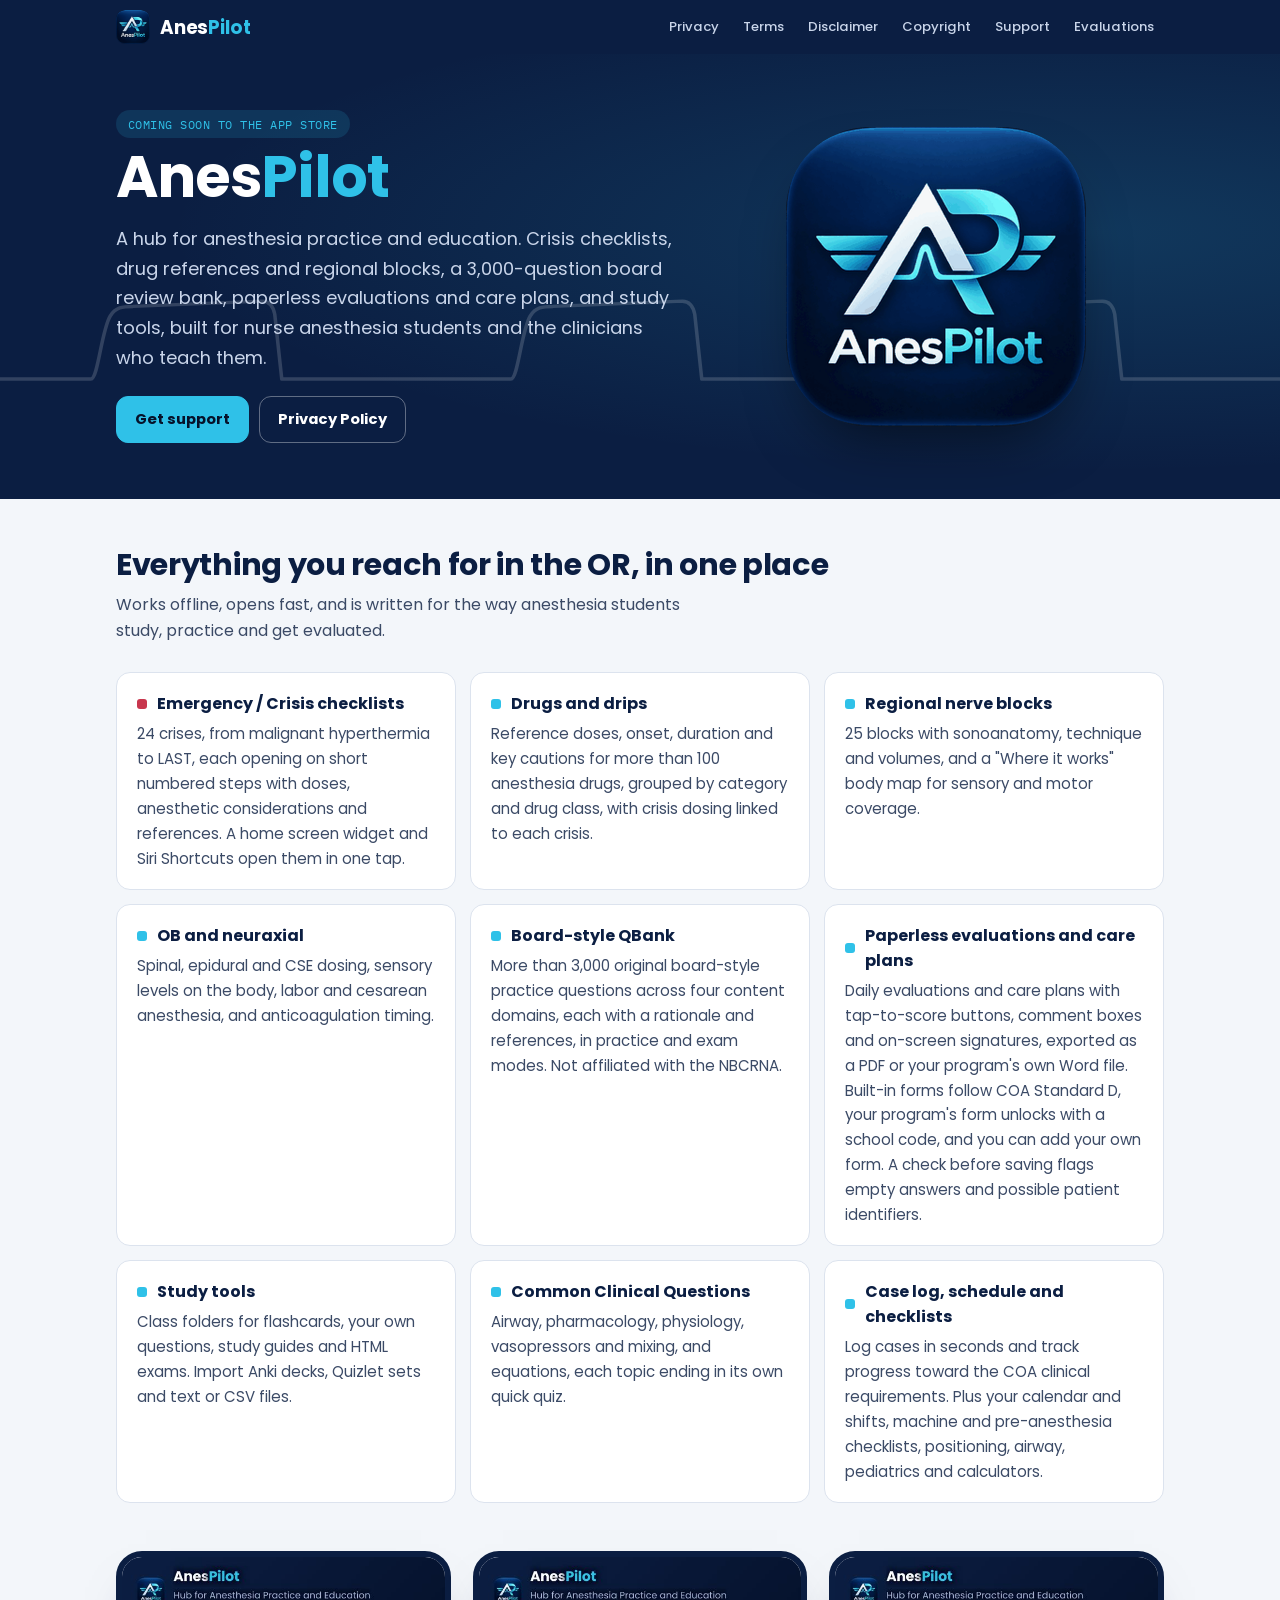
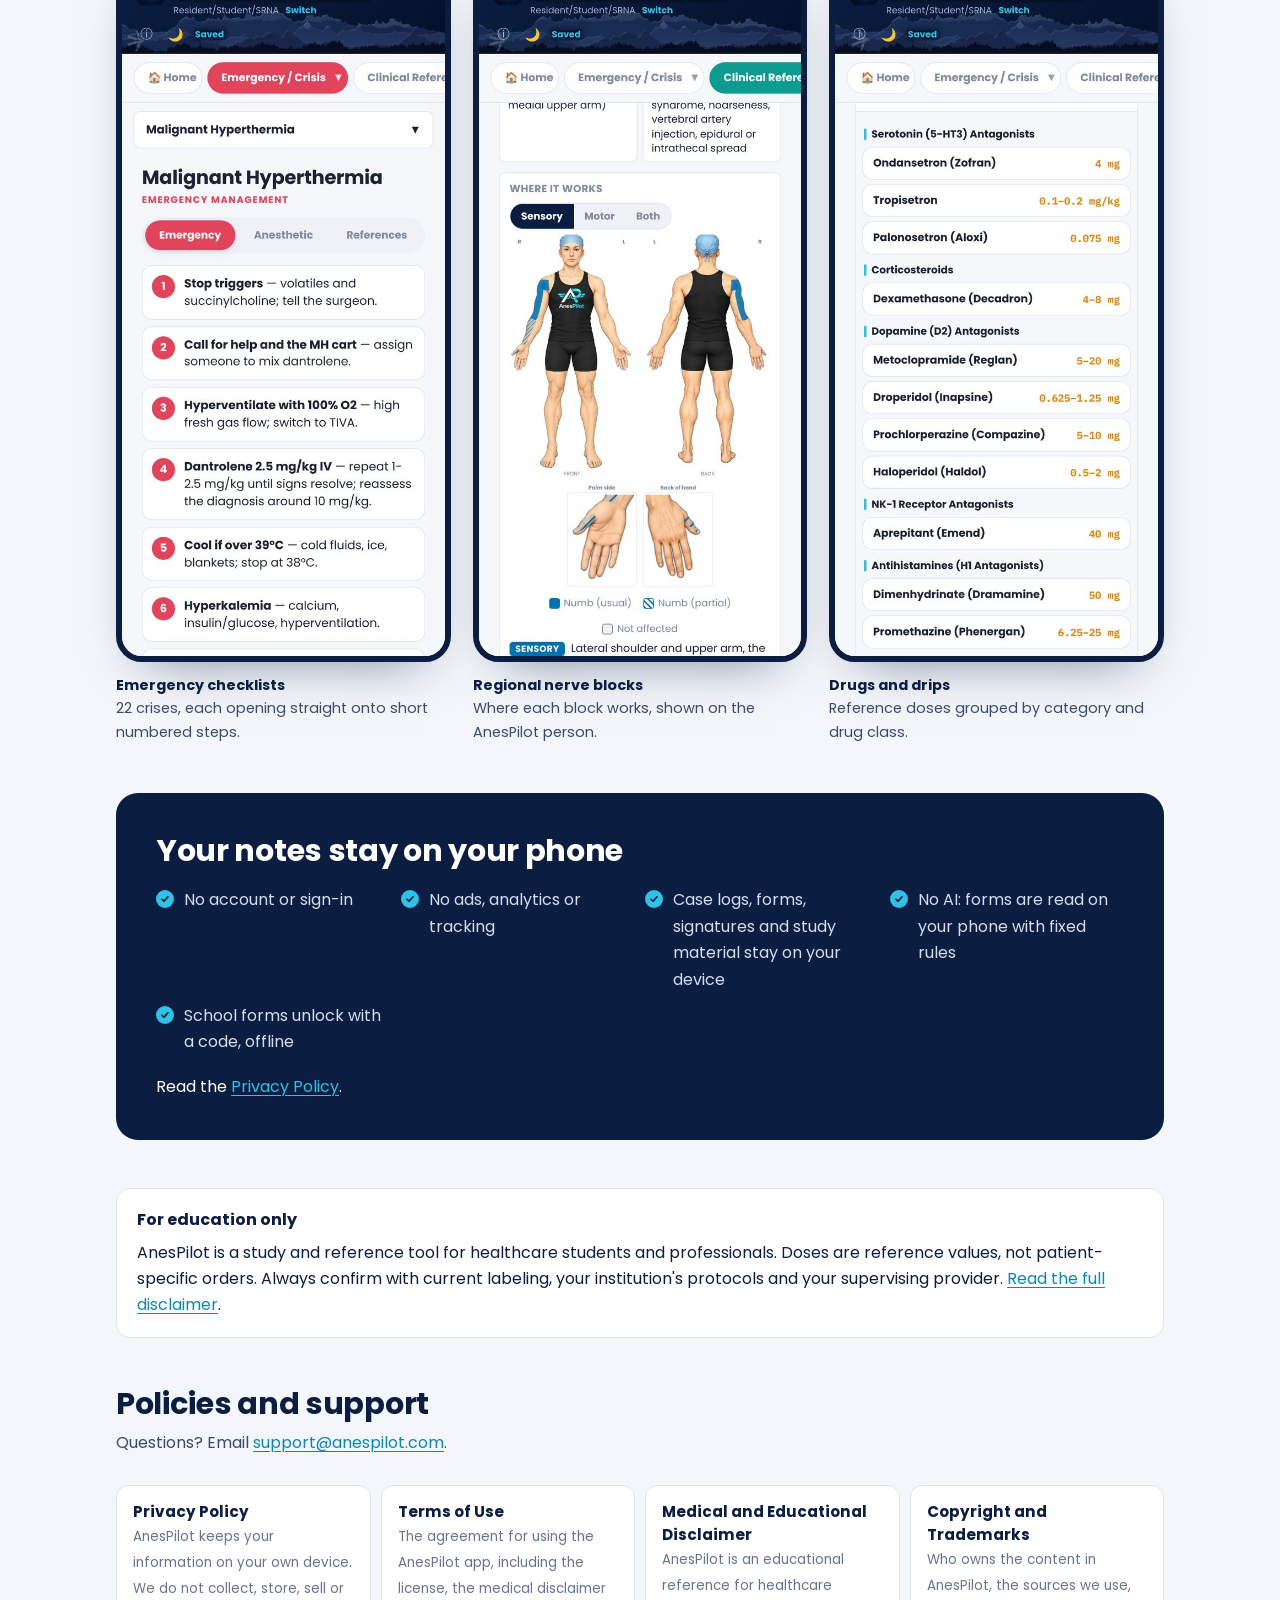
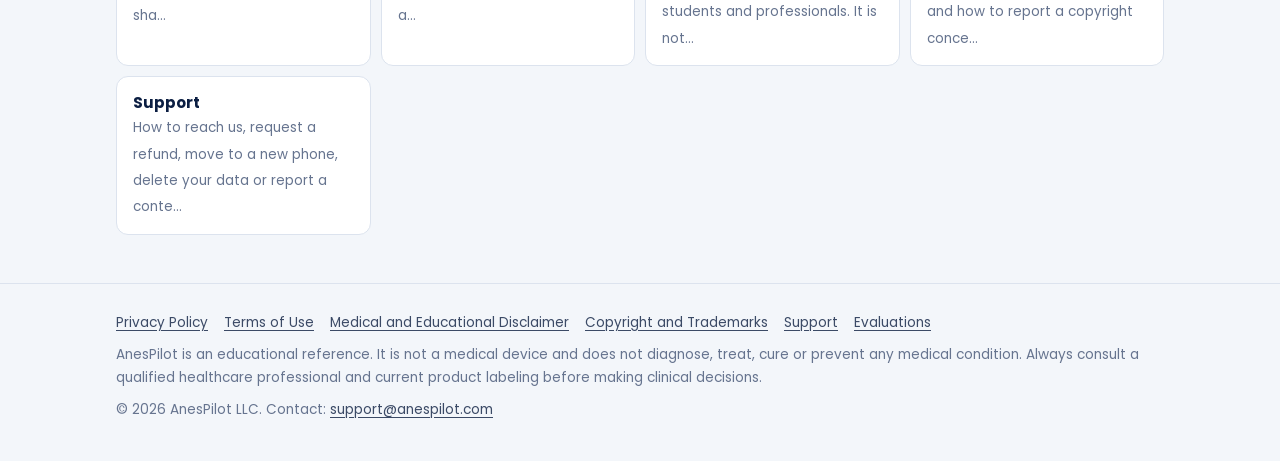
==== commit df7438ff: "Add files via upload" ====
--- a/index.html
+++ b/index.html
@@ -139,5 +139,5 @@
 .foot nav{display:flex;flex-wrap:wrap;gap:6px 16px}
 .foot a{color:var(--ink-2)}
 </style></head><body>
-<div id="top"></div><header class="top"><div class="wrap"><a class="brand" href="/"><img src="/assets/logo-96.png" alt="" width="34" height="34"><span>Anes<b>Pilot</b></span></a><nav class="nav" aria-label="Policies"><a href="/privacy/">Privacy</a><a href="/terms/">Terms</a><a href="/disclaimer/">Disclaimer</a><a href="/copyright/">Copyright</a><a href="/support/">Support</a></nav></div></header><main><section class="hero"><div class="wrap"><div><span class="pill">Coming soon to the App Store</span><h1>Anes<b>Pilot</b></h1><p class="lead">A hub for anesthesia practice and education. Crisis checklists, drug references and regional blocks, a 3,000-question board review bank, paperless evaluations and care plans, and study tools, built for nurse anesthesia students and the clinicians who teach them.</p><div class="actions"><a class="btn primary" href="/support/">Get support</a><a class="btn" href="/privacy/">Privacy Policy</a></div></div><img class="logoart" src="/assets/logo-600.png" alt="AnesPilot logo" width="300" height="300"></div></section><section class="band"><div class="wrap"><h2>Everything you reach for in the OR, in one place</h2><p class="sub">Works offline, opens fast, and is written for the way anesthesia students study, practice and get evaluated.</p><div class="features"><article class="feat crit"><h3><span class="dot"></span>Emergency / Crisis checklists</h3><p>24 crises, from malignant hyperthermia to LAST, each opening on short numbered steps with doses, anesthetic considerations and references. A home screen widget and Siri Shortcuts open them in one tap.</p></article><article class="feat "><h3><span class="dot"></span>Drugs and drips</h3><p>Reference doses, onset, duration and key cautions for more than 100 anesthesia drugs, grouped by category and drug class, with crisis dosing linked to each crisis.</p></article><article class="feat "><h3><span class="dot"></span>Regional nerve blocks</h3><p>25 blocks with sonoanatomy, technique and volumes, and a &quot;Where it works&quot; body map for sensory and motor coverage.</p></article><article class="feat "><h3><span class="dot"></span>OB and neuraxial</h3><p>Spinal, epidural and CSE dosing, sensory levels on the body, labor and cesarean anesthesia, and anticoagulation timing.</p></article><article class="feat "><h3><span class="dot"></span>QBank for the NCE</h3><p>More than 3,000 board-style questions across the four exam domains, each with a rationale and references, in practice and exam modes.</p></article><article class="feat "><h3><span class="dot"></span>Paperless evaluations and care plans</h3><p>Daily evaluations and care plans with tap-to-score buttons, comment boxes and on-screen signatures, exported as a PDF or your program's own Word file. Built-in forms follow COA Standard D, your program's form unlocks with a school code, and you can add your own form. A check before saving flags empty answers and possible patient identifiers.</p></article><article class="feat "><h3><span class="dot"></span>Study tools</h3><p>Class folders for flashcards, your own questions, study guides and HTML exams. Import Anki decks, Quizlet sets and text or CSV files.</p></article><article class="feat "><h3><span class="dot"></span>Common Clinical Questions</h3><p>Airway, pharmacology, physiology, vasopressors and mixing, and equations, each topic ending in its own quick quiz.</p></article><article class="feat "><h3><span class="dot"></span>Case log, schedule and checklists</h3><p>Log cases in seconds and track progress toward the COA clinical requirements. Plus your calendar and shifts, machine and pre-anesthesia checklists, positioning, airway, pediatrics and calculators.</p></article></div></div></div></section><section class="band" style="padding-top:0"><div class="wrap"><div class="shots"><figure class="shot"><img src="/assets/shot-crisis.jpg" alt="AnesPilot screen: Emergency checklists" width="390" height="844" loading="lazy"><figcaption><b>Emergency checklists</b>22 crises, each opening straight onto short numbered steps.</figcaption></figure><figure class="shot"><img src="/assets/shot-blocks.jpg" alt="AnesPilot screen: Regional nerve blocks" width="390" height="844" loading="lazy"><figcaption><b>Regional nerve blocks</b>Where each block works, shown on the AnesPilot person.</figcaption></figure><figure class="shot"><img src="/assets/shot-drugs.jpg" alt="AnesPilot screen: Drugs and drips" width="390" height="844" loading="lazy"><figcaption><b>Drugs and drips</b>Reference doses grouped by category and drug class.</figcaption></figure></div></div></section><section class="band" style="padding-top:0"><div class="wrap"><div class="promise"><h2>Your notes stay on your phone</h2><ul><li>No account or sign-in</li><li>No ads, analytics or tracking</li><li>Case logs, forms, signatures and study material stay on your device</li><li>No AI: forms are read on your phone with fixed rules</li><li>School forms unlock with a code, offline</li></ul><p style="margin:0">Read the <a href="/privacy/">Privacy Policy</a>.</p></div></div></section><section class="band" style="padding-top:0"><div class="wrap"><div class="caution"><b>For education only</b><span>AnesPilot is a study and reference tool for healthcare students and professionals. Doses are reference values, not patient-specific orders. Always confirm with current labeling, your institution's protocols and your supervising provider. <a href="/disclaimer/">Read the full disclaimer</a>.</span></div></div></section><section class="band" style="padding-top:0"><div class="wrap"><h2>Policies and support</h2><p class="sub">Questions? Email <a href="mailto:theanespilot@gmail.com">theanespilot@gmail.com</a>.</p><div class="docs"><a href="/privacy/"><span>Privacy Policy</span><small>AnesPilot keeps your information on your own device. We do not collect, store, sell or sha...</small></a><a href="/terms/"><span>Terms of Use</span><small>The agreement for using the AnesPilot app, including the license, the medical disclaimer a...</small></a><a href="/disclaimer/"><span>Medical and Educational Disclaimer</span><small>AnesPilot is an educational reference for healthcare students and professionals. It is not...</small></a><a href="/copyright/"><span>Copyright and Trademarks</span><small>Who owns the content in AnesPilot, the sources we use, and how to report a copyright conce...</small></a><a href="/support/"><span>Support</span><small>How to reach us, request a refund, move to a new phone, delete your data or report a conte...</small></a></div></div></section></main><footer class="foot"><div class="wrap"><nav aria-label="Footer"><a href="/privacy/">Privacy Policy</a><a href="/terms/">Terms of Use</a><a href="/disclaimer/">Medical and Educational Disclaimer</a><a href="/copyright/">Copyright and Trademarks</a><a href="/support/">Support</a></nav><p style="margin:0">AnesPilot is an educational reference. It is not a medical device and does not diagnose, treat, cure or prevent any medical condition. Always consult a qualified healthcare professional and current product labeling before making clinical decisions.</p><p style="margin:0">&copy; 2026 AnesPilot LLC. Contact: <a href="mailto:theanespilot@gmail.com">theanespilot@gmail.com</a></p></div></footer>
+<div id="top"></div><header class="top"><div class="wrap"><a class="brand" href="/"><img src="/assets/logo-96.png" alt="" width="34" height="34"><span>Anes<b>Pilot</b></span></a><nav class="nav" aria-label="Policies"><a href="/privacy/">Privacy</a><a href="/terms/">Terms</a><a href="/disclaimer/">Disclaimer</a><a href="/copyright/">Copyright</a><a href="/support/">Support</a><a href="/evaluations/">Evaluations</a></nav></div></header><main><section class="hero"><div class="wrap"><div><span class="pill">Coming soon to the App Store</span><h1>Anes<b>Pilot</b></h1><p class="lead">A hub for anesthesia practice and education. Crisis checklists, drug references and regional blocks, a 3,000-question board review bank, paperless evaluations and care plans, and study tools, built for nurse anesthesia students and the clinicians who teach them.</p><div class="actions"><a class="btn primary" href="/support/">Get support</a><a class="btn" href="/privacy/">Privacy Policy</a></div></div><img class="logoart" src="/assets/logo-600.png" alt="AnesPilot logo" width="300" height="300"></div></section><section class="band"><div class="wrap"><h2>Everything you reach for in the OR, in one place</h2><p class="sub">Works offline, opens fast, and is written for the way anesthesia students study, practice and get evaluated.</p><div class="features"><article class="feat crit"><h3><span class="dot"></span>Emergency / Crisis checklists</h3><p>24 crises, from malignant hyperthermia to LAST, each opening on short numbered steps with doses, anesthetic considerations and references. A home screen widget and Siri Shortcuts open them in one tap.</p></article><article class="feat "><h3><span class="dot"></span>Drugs and drips</h3><p>Reference doses, onset, duration and key cautions for more than 100 anesthesia drugs, grouped by category and drug class, with crisis dosing linked to each crisis.</p></article><article class="feat "><h3><span class="dot"></span>Regional nerve blocks</h3><p>25 blocks with sonoanatomy, technique and volumes, and a &quot;Where it works&quot; body map for sensory and motor coverage.</p></article><article class="feat "><h3><span class="dot"></span>OB and neuraxial</h3><p>Spinal, epidural and CSE dosing, sensory levels on the body, labor and cesarean anesthesia, and anticoagulation timing.</p></article><article class="feat "><h3><span class="dot"></span>Board-style QBank</h3><p>More than 3,000 original board-style practice questions across four content domains, each with a rationale and references, in practice and exam modes. Not affiliated with the NBCRNA.</p></article><article class="feat "><h3><span class="dot"></span>Paperless evaluations and care plans</h3><p>Daily evaluations and care plans with tap-to-score buttons, comment boxes and on-screen signatures, exported as a PDF or your program's own Word file. Built-in forms follow COA Standard D, your program's form unlocks with a school code, and you can add your own form. A check before saving flags empty answers and possible patient identifiers.</p></article><article class="feat "><h3><span class="dot"></span>Study tools</h3><p>Class folders for flashcards, your own questions, study guides and HTML exams. Import Anki decks, Quizlet sets and text or CSV files.</p></article><article class="feat "><h3><span class="dot"></span>Common Clinical Questions</h3><p>Airway, pharmacology, physiology, vasopressors and mixing, and equations, each topic ending in its own quick quiz.</p></article><article class="feat "><h3><span class="dot"></span>Case log, schedule and checklists</h3><p>Log cases in seconds and track progress toward the COA clinical requirements. Plus your calendar and shifts, machine and pre-anesthesia checklists, positioning, airway, pediatrics and calculators.</p></article></div></div></div></section><section class="band" style="padding-top:0"><div class="wrap"><div class="shots"><figure class="shot"><img src="/assets/shot-crisis.jpg" alt="AnesPilot screen: Emergency checklists" width="390" height="844" loading="lazy"><figcaption><b>Emergency checklists</b>22 crises, each opening straight onto short numbered steps.</figcaption></figure><figure class="shot"><img src="/assets/shot-blocks.jpg" alt="AnesPilot screen: Regional nerve blocks" width="390" height="844" loading="lazy"><figcaption><b>Regional nerve blocks</b>Where each block works, shown on the AnesPilot person.</figcaption></figure><figure class="shot"><img src="/assets/shot-drugs.jpg" alt="AnesPilot screen: Drugs and drips" width="390" height="844" loading="lazy"><figcaption><b>Drugs and drips</b>Reference doses grouped by category and drug class.</figcaption></figure></div></div></section><section class="band" style="padding-top:0"><div class="wrap"><div class="promise"><h2>Your notes stay on your phone</h2><ul><li>No account or sign-in</li><li>No ads, analytics or tracking</li><li>Case logs, forms, signatures and study material stay on your device</li><li>No AI: forms are read on your phone with fixed rules</li><li>School forms unlock with a code, offline</li></ul><p style="margin:0">Read the <a href="/privacy/">Privacy Policy</a>.</p></div></div></section><section class="band" style="padding-top:0"><div class="wrap"><div class="caution"><b>For education only</b><span>AnesPilot is a study and reference tool for healthcare students and professionals. Doses are reference values, not patient-specific orders. Always confirm with current labeling, your institution's protocols and your supervising provider. <a href="/disclaimer/">Read the full disclaimer</a>.</span></div></div></section><section class="band" style="padding-top:0"><div class="wrap"><h2>Policies and support</h2><p class="sub">Questions? Email <a href="mailto:support@anespilot.com">support@anespilot.com</a>.</p><div class="docs"><a href="/privacy/"><span>Privacy Policy</span><small>AnesPilot keeps your information on your own device. We do not collect, store, sell or sha...</small></a><a href="/terms/"><span>Terms of Use</span><small>The agreement for using the AnesPilot app, including the license, the medical disclaimer a...</small></a><a href="/disclaimer/"><span>Medical and Educational Disclaimer</span><small>AnesPilot is an educational reference for healthcare students and professionals. It is not...</small></a><a href="/copyright/"><span>Copyright and Trademarks</span><small>Who owns the content in AnesPilot, the sources we use, and how to report a copyright conce...</small></a><a href="/support/"><span>Support</span><small>How to reach us, request a refund, move to a new phone, delete your data or report a conte...</small></a></div></div></section></main><footer class="foot"><div class="wrap"><nav aria-label="Footer"><a href="/privacy/">Privacy Policy</a><a href="/terms/">Terms of Use</a><a href="/disclaimer/">Medical and Educational Disclaimer</a><a href="/copyright/">Copyright and Trademarks</a><a href="/support/">Support</a><a href="/evaluations/">Evaluations</a></nav><p style="margin:0">AnesPilot is an educational reference. It is not a medical device and does not diagnose, treat, cure or prevent any medical condition. Always consult a qualified healthcare professional and current product labeling before making clinical decisions.</p><p style="margin:0">&copy; 2026 AnesPilot LLC. Contact: <a href="mailto:support@anespilot.com">support@anespilot.com</a></p></div></footer>
 </body></html>
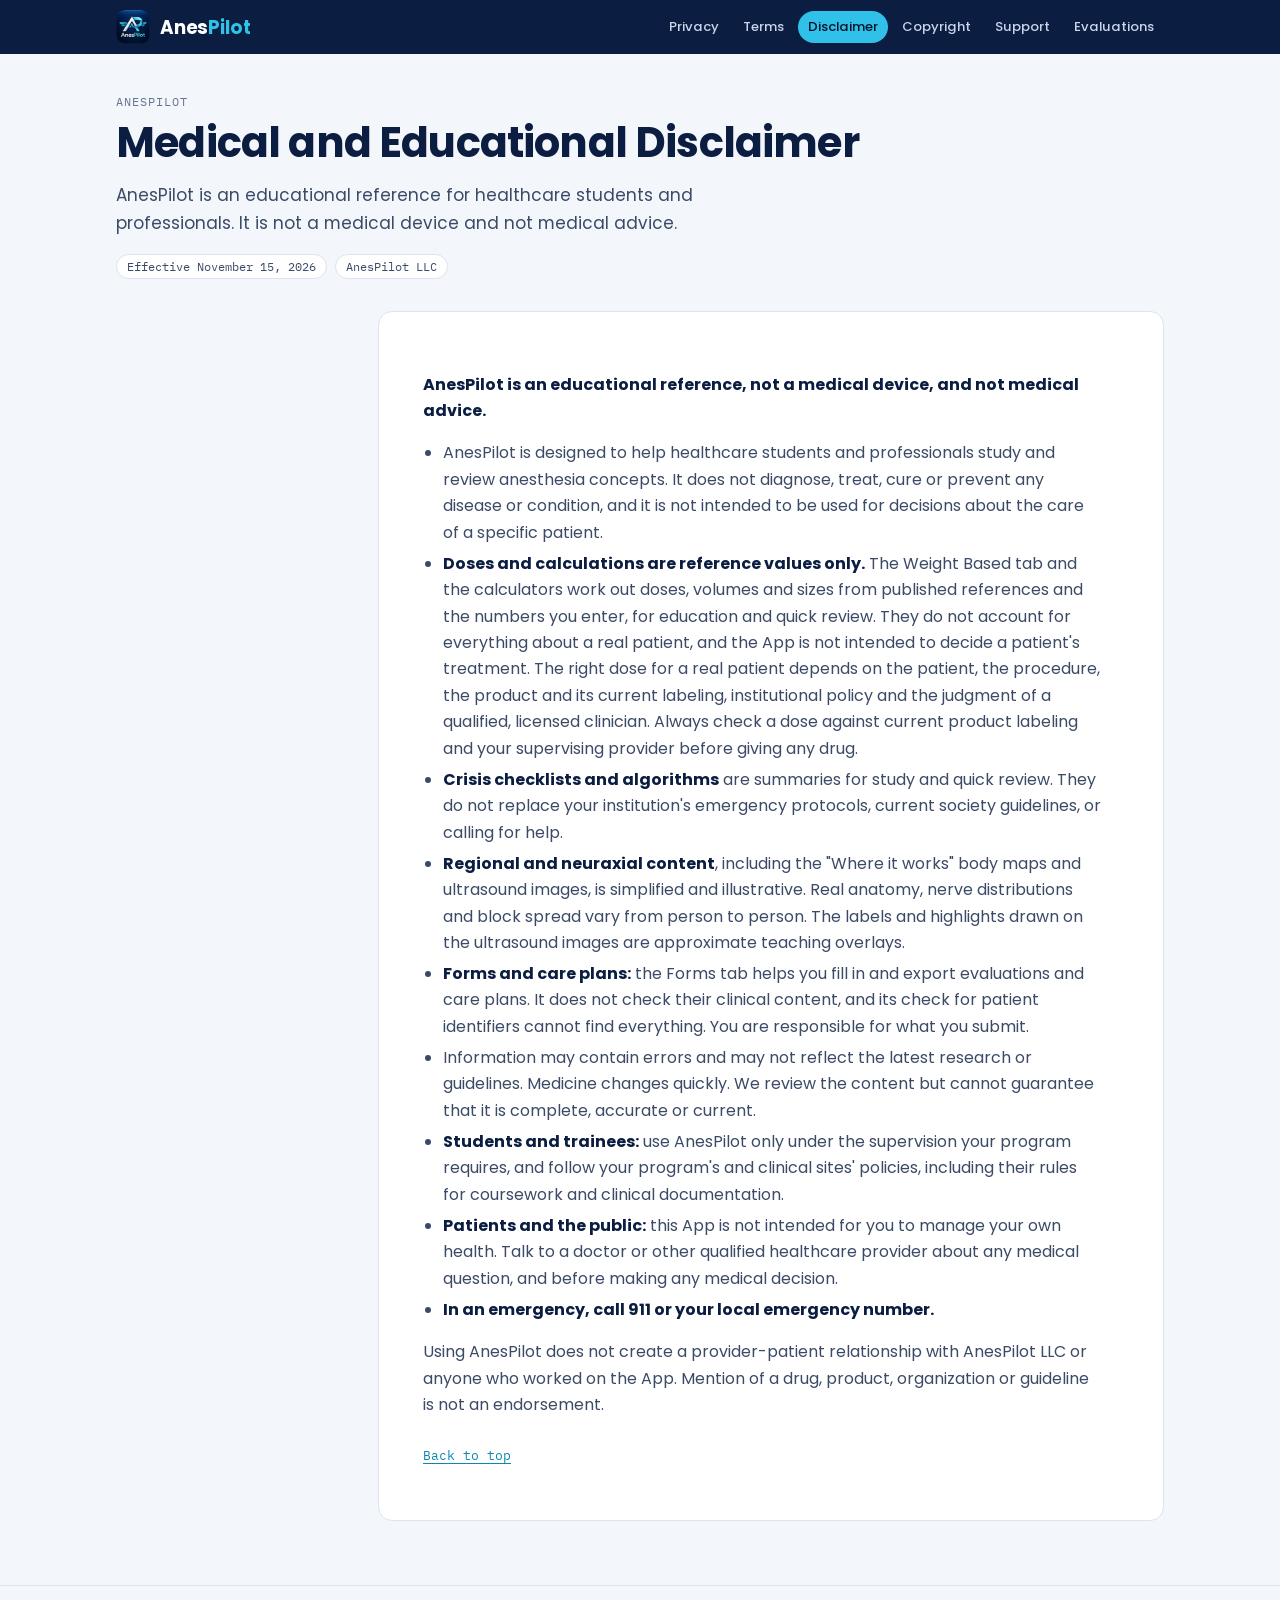
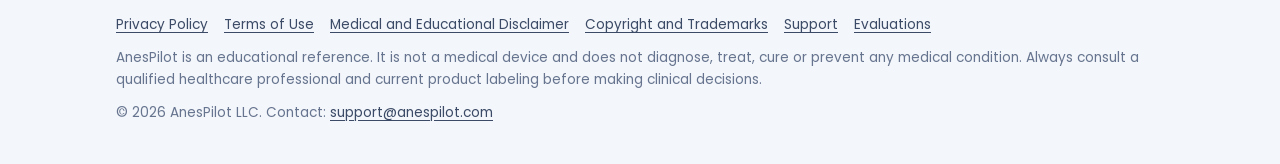
==== commit ac46e703: "Add files via upload" ====
--- a/index.html
+++ b/index.html
@@ -1,6 +1,5 @@
 <!doctype html>
-<html lang="en"><head><meta charset="utf-8"><meta name="viewport" content="width=device-width, initial-scale=1, viewport-fit=cover"><meta name="description" content="AnesPilot: crisis checklists, drug and block references, a board review question bank, paperless evaluations and care plans, and study tools for nurse anesthesia students."><link rel="icon" href="/assets/logo-96.png"><title>AnesPilot</title>
-<style>@font-face{font-family:'Poppins';font-style:normal;font-weight:400;font-display:swap;src:url([data-uri]) format('woff')}
+<html lang="en"><head><meta charset="utf-8"><meta name="viewport" content="width=device-width, initial-scale=1, viewport-fit=cover"><meta name="description" content="AnesPilot is an educational reference for healthcare students and professionals. It is not a medical device and not medical advice."><link rel="icon" href="/assets/logo-96.png"><title>Medical and Educational Disclaimer | AnesPilot</title><style>@font-face{font-family:'Poppins';font-style:normal;font-weight:400;font-display:swap;src:url([data-uri]) format('woff')}
 @font-face{font-family:'Poppins';font-style:normal;font-weight:500;font-display:swap;src:url([data-uri]) format('woff')}
 @font-face{font-family:'Poppins';font-style:normal;font-weight:600 800;font-display:swap;src:url([data-uri]) format('woff')}
 @font-face{font-family:'IBM Plex Mono';font-style:normal;font-weight:400 500;font-display:swap;src:url([data-uri]) format('woff')}
@@ -71,7 +70,7 @@
 .doc th,.doc td{border:1px solid var(--line);padding:8px 10px;text-align:left;vertical-align:top}
 .backtop{margin-top:28px;font:500 .8rem var(--f-mono)}
 /* home */
-.hero{padding-block:56px 56px}
+.hero{padding-block:56px 32px}
 .hero .wrap{display:grid;gap:36px;align-items:center}
 @media (min-width:860px){ .hero .wrap{grid-template-columns:minmax(0,1.1fr) minmax(0,.9fr)} }
 .hero h1{font-size:clamp(2.3rem, 6vw, 3.6rem);margin:.1em 0 .25em}
@@ -84,22 +83,7 @@
 :root[data-theme="dark"] .btn.primary{background:var(--brand);color:#06122A;border-color:var(--brand)}
 @media (prefers-color-scheme: dark){ :root:not([data-theme="light"]) .btn.primary{background:var(--brand);color:#06122A;border-color:var(--brand)} }
 .logoart{justify-self:center;width:min(300px, 70vw);aspect-ratio:1;max-width:100%;border-radius:28%;box-shadow:0 30px 60px -28px rgba(11,30,66,.55)}
-/* hero: dark band with a white EtCO2 waveform built into the background, drifting slowly across */
-.hero{position:relative;overflow:hidden;background:#0B1E42;color:#fff;isolation:isolate}
-:root[data-theme="dark"] .hero{background:#050C18}
-@media (prefers-color-scheme: dark){ :root:not([data-theme="light"]) .hero{background:#050C18} }
-.hero::before{content:"";position:absolute;left:0;right:0;top:50%;height:150px;transform:translateY(-10%);background-image:url("data:image/svg+xml,%3Csvg xmlns='http://www.w3.org/2000/svg' viewBox='0 0 240 60'%3E%3Cpath d='M0 54 H52 C56 54 58 26 63 18 C66 13 70 12.5 76 12.5 L150 9.5 C154 9.5 156 12 157 17 L161 54 H240' fill='none' stroke='%23FFFFFF' stroke-width='2' stroke-linejoin='round' stroke-linecap='round'/%3E%3C/svg%3E");background-repeat:repeat-x;background-size:420px 150px;opacity:.16;z-index:-1;animation:capdrift 70s linear infinite}
-.hero::after{content:"";position:absolute;inset:0;background:radial-gradient(120% 90% at 85% 40%, rgba(47,193,232,.16), transparent 60%);z-index:-2}
-@keyframes capdrift{from{background-position:0 0}to{background-position:-1680px 0}}
-@media (max-width:640px){ .hero::before{top:auto;bottom:24%;height:110px;background-size:300px 110px;animation-duration:55s} @keyframes capdrift{from{background-position:0 0}to{background-position:-1200px 0}} }
-@media (prefers-reduced-motion: reduce){ .hero::before{animation:none} }
-.hero h1{color:#fff}
-.hero h1 b{color:var(--brand)}
-.hero .lead{color:#C9D5EA}
-.hero .pill{color:var(--brand);background:rgba(47,193,232,.14)}
-.hero .btn{background:transparent;color:#fff;border-color:rgba(255,255,255,.35)}
-.hero .btn.primary{background:var(--brand);color:#06122A;border-color:var(--brand)}
-.hero .logoart{box-shadow:0 30px 60px -24px rgba(0,0,0,.6)}
+.trace{display:block;width:100%;height:56px;color:var(--brand)}
 .band{padding-block:48px}
 .band h2{font:700 clamp(1.4rem, 3vw, 1.9rem)/1.2 var(--f-display);letter-spacing:-.01em;margin:0 0 8px;text-wrap:balance}
 .band .sub{color:var(--ink-2);margin:0 0 28px;max-width:60ch}
@@ -138,6 +122,16 @@
 .foot .wrap{display:grid;gap:10px}
 .foot nav{display:flex;flex-wrap:wrap;gap:6px 16px}
 .foot a{color:var(--ink-2)}
-</style></head><body>
-<div id="top"></div><header class="top"><div class="wrap"><a class="brand" href="/"><img src="/assets/logo-96.png" alt="" width="34" height="34"><span>Anes<b>Pilot</b></span></a><nav class="nav" aria-label="Policies"><a href="/privacy/">Privacy</a><a href="/terms/">Terms</a><a href="/disclaimer/">Disclaimer</a><a href="/copyright/">Copyright</a><a href="/support/">Support</a><a href="/evaluations/">Evaluations</a></nav></div></header><main><section class="hero"><div class="wrap"><div><span class="pill">Coming soon to the App Store</span><h1>Anes<b>Pilot</b></h1><p class="lead">A hub for anesthesia practice and education. Crisis checklists, drug references and regional blocks, a 3,000-question board review bank, paperless evaluations and care plans, and study tools, built for nurse anesthesia students and the clinicians who teach them.</p><div class="actions"><a class="btn primary" href="/support/">Get support</a><a class="btn" href="/privacy/">Privacy Policy</a></div></div><img class="logoart" src="/assets/logo-600.png" alt="AnesPilot logo" width="300" height="300"></div></section><section class="band"><div class="wrap"><h2>Everything you reach for in the OR, in one place</h2><p class="sub">Works offline, opens fast, and is written for the way anesthesia students study, practice and get evaluated.</p><div class="features"><article class="feat crit"><h3><span class="dot"></span>Emergency / Crisis checklists</h3><p>24 crises, from malignant hyperthermia to LAST, each opening on short numbered steps with doses, anesthetic considerations and references. A home screen widget and Siri Shortcuts open them in one tap.</p></article><article class="feat "><h3><span class="dot"></span>Drugs and drips</h3><p>Reference doses, onset, duration and key cautions for more than 100 anesthesia drugs, grouped by category and drug class, with crisis dosing linked to each crisis.</p></article><article class="feat "><h3><span class="dot"></span>Regional nerve blocks</h3><p>25 blocks with sonoanatomy, technique and volumes, and a &quot;Where it works&quot; body map for sensory and motor coverage.</p></article><article class="feat "><h3><span class="dot"></span>OB and neuraxial</h3><p>Spinal, epidural and CSE dosing, sensory levels on the body, labor and cesarean anesthesia, and anticoagulation timing.</p></article><article class="feat "><h3><span class="dot"></span>Board-style QBank</h3><p>More than 3,000 original board-style practice questions across four content domains, each with a rationale and references, in practice and exam modes. Not affiliated with the NBCRNA.</p></article><article class="feat "><h3><span class="dot"></span>Paperless evaluations and care plans</h3><p>Daily evaluations and care plans with tap-to-score buttons, comment boxes and on-screen signatures, exported as a PDF or your program's own Word file. Built-in forms follow COA Standard D, your program's form unlocks with a school code, and you can add your own form. A check before saving flags empty answers and possible patient identifiers.</p></article><article class="feat "><h3><span class="dot"></span>Study tools</h3><p>Class folders for flashcards, your own questions, study guides and HTML exams. Import Anki decks, Quizlet sets and text or CSV files.</p></article><article class="feat "><h3><span class="dot"></span>Common Clinical Questions</h3><p>Airway, pharmacology, physiology, vasopressors and mixing, and equations, each topic ending in its own quick quiz.</p></article><article class="feat "><h3><span class="dot"></span>Case log, schedule and checklists</h3><p>Log cases in seconds and track progress toward the COA clinical requirements. Plus your calendar and shifts, machine and pre-anesthesia checklists, positioning, airway, pediatrics and calculators.</p></article></div></div></div></section><section class="band" style="padding-top:0"><div class="wrap"><div class="shots"><figure class="shot"><img src="/assets/shot-crisis.jpg" alt="AnesPilot screen: Emergency checklists" width="390" height="844" loading="lazy"><figcaption><b>Emergency checklists</b>22 crises, each opening straight onto short numbered steps.</figcaption></figure><figure class="shot"><img src="/assets/shot-blocks.jpg" alt="AnesPilot screen: Regional nerve blocks" width="390" height="844" loading="lazy"><figcaption><b>Regional nerve blocks</b>Where each block works, shown on the AnesPilot person.</figcaption></figure><figure class="shot"><img src="/assets/shot-drugs.jpg" alt="AnesPilot screen: Drugs and drips" width="390" height="844" loading="lazy"><figcaption><b>Drugs and drips</b>Reference doses grouped by category and drug class.</figcaption></figure></div></div></section><section class="band" style="padding-top:0"><div class="wrap"><div class="promise"><h2>Your notes stay on your phone</h2><ul><li>No account or sign-in</li><li>No ads, analytics or tracking</li><li>Case logs, forms, signatures and study material stay on your device</li><li>No AI: forms are read on your phone with fixed rules</li><li>School forms unlock with a code, offline</li></ul><p style="margin:0">Read the <a href="/privacy/">Privacy Policy</a>.</p></div></div></section><section class="band" style="padding-top:0"><div class="wrap"><div class="caution"><b>For education only</b><span>AnesPilot is a study and reference tool for healthcare students and professionals. Doses are reference values, not patient-specific orders. Always confirm with current labeling, your institution's protocols and your supervising provider. <a href="/disclaimer/">Read the full disclaimer</a>.</span></div></div></section><section class="band" style="padding-top:0"><div class="wrap"><h2>Policies and support</h2><p class="sub">Questions? Email <a href="mailto:support@anespilot.com">support@anespilot.com</a>.</p><div class="docs"><a href="/privacy/"><span>Privacy Policy</span><small>AnesPilot keeps your information on your own device. We do not collect, store, sell or sha...</small></a><a href="/terms/"><span>Terms of Use</span><small>The agreement for using the AnesPilot app, including the license, the medical disclaimer a...</small></a><a href="/disclaimer/"><span>Medical and Educational Disclaimer</span><small>AnesPilot is an educational reference for healthcare students and professionals. It is not...</small></a><a href="/copyright/"><span>Copyright and Trademarks</span><small>Who owns the content in AnesPilot, the sources we use, and how to report a copyright conce...</small></a><a href="/support/"><span>Support</span><small>How to reach us, request a refund, move to a new phone, delete your data or report a conte...</small></a></div></div></section></main><footer class="foot"><div class="wrap"><nav aria-label="Footer"><a href="/privacy/">Privacy Policy</a><a href="/terms/">Terms of Use</a><a href="/disclaimer/">Medical and Educational Disclaimer</a><a href="/copyright/">Copyright and Trademarks</a><a href="/support/">Support</a><a href="/evaluations/">Evaluations</a></nav><p style="margin:0">AnesPilot is an educational reference. It is not a medical device and does not diagnose, treat, cure or prevent any medical condition. Always consult a qualified healthcare professional and current product labeling before making clinical decisions.</p><p style="margin:0">&copy; 2026 AnesPilot LLC. Contact: <a href="mailto:support@anespilot.com">support@anespilot.com</a></p></div></footer>
-</body></html>+</style></head><body id="top"><header class="top"><div class="wrap"><a class="brand" href="/"><img src="/assets/logo-96.png" alt="" width="34" height="34"><span>Anes<b>Pilot</b></span></a><nav class="nav" aria-label="Policies"><a href="/privacy/">Privacy</a><a href="/terms/">Terms</a><a href="/disclaimer/" aria-current="page">Disclaimer</a><a href="/copyright/">Copyright</a><a href="/support/">Support</a><a href="/evaluations/">Evaluations</a></nav></div></header><main><section class="phead"><div class="wrap"><div class="eyebrow">AnesPilot</div><h1>Medical and Educational Disclaimer</h1><p class="lead">AnesPilot is an educational reference for healthcare students and professionals. It is not a medical device and not medical advice.</p><div class="meta"><span class="chip">Effective November 15, 2026</span><span class="chip">AnesPilot LLC</span></div></div></section><div class="wrap layout"><div></div><article class="doc"><p><strong>AnesPilot is an educational reference, not a medical device, and not medical advice.</strong></p>
+<ul>
+<li>AnesPilot is designed to help healthcare students and professionals study and review anesthesia concepts. It does not diagnose, treat, cure or prevent any disease or condition, and it is not intended to be used for decisions about the care of a specific patient.</li>
+<li><strong>Doses and calculations are reference values only.</strong> The Weight Based tab and the calculators work out doses, volumes and sizes from published references and the numbers you enter, for education and quick review. They do not account for everything about a real patient, and the App is not intended to decide a patient's treatment. The right dose for a real patient depends on the patient, the procedure, the product and its current labeling, institutional policy and the judgment of a qualified, licensed clinician. Always check a dose against current product labeling and your supervising provider before giving any drug.</li>
+<li><strong>Crisis checklists and algorithms</strong> are summaries for study and quick review. They do not replace your institution's emergency protocols, current society guidelines, or calling for help.</li>
+<li><strong>Regional and neuraxial content</strong>, including the "Where it works" body maps and ultrasound images, is simplified and illustrative. Real anatomy, nerve distributions and block spread vary from person to person. The labels and highlights drawn on the ultrasound images are approximate teaching overlays.</li>
+<li><strong>Forms and care plans:</strong> the Forms tab helps you fill in and export evaluations and care plans. It does not check their clinical content, and its check for patient identifiers cannot find everything. You are responsible for what you submit.</li>
+<li>Information may contain errors and may not reflect the latest research or guidelines. Medicine changes quickly. We review the content but cannot guarantee that it is complete, accurate or current.</li>
+<li><strong>Students and trainees:</strong> use AnesPilot only under the supervision your program requires, and follow your program's and clinical sites' policies, including their rules for coursework and clinical documentation.</li>
+<li><strong>Patients and the public:</strong> this App is not intended for you to manage your own health. Talk to a doctor or other qualified healthcare provider about any medical question, and before making any medical decision.</li>
+<li><strong>In an emergency, call 911 or your local emergency number.</strong></li>
+</ul>
+<p>Using AnesPilot does not create a provider-patient relationship with AnesPilot LLC or anyone who worked on the App. Mention of a drug, product, organization or guideline is not an endorsement.</p><p class="backtop"><a href="#top">Back to top</a></p></article></div></main><footer class="foot"><div class="wrap"><nav aria-label="Footer"><a href="/privacy/">Privacy Policy</a><a href="/terms/">Terms of Use</a><a href="/disclaimer/">Medical and Educational Disclaimer</a><a href="/copyright/">Copyright and Trademarks</a><a href="/support/">Support</a><a href="/evaluations/">Evaluations</a></nav><p style="margin:0">AnesPilot is an educational reference. It is not a medical device and does not diagnose, treat, cure or prevent any medical condition. Always consult a qualified healthcare professional and current product labeling before making clinical decisions.</p><p style="margin:0">&copy; 2026 AnesPilot LLC. Contact: <a href="mailto:support@anespilot.com">support@anespilot.com</a></p></div></footer></body></html>
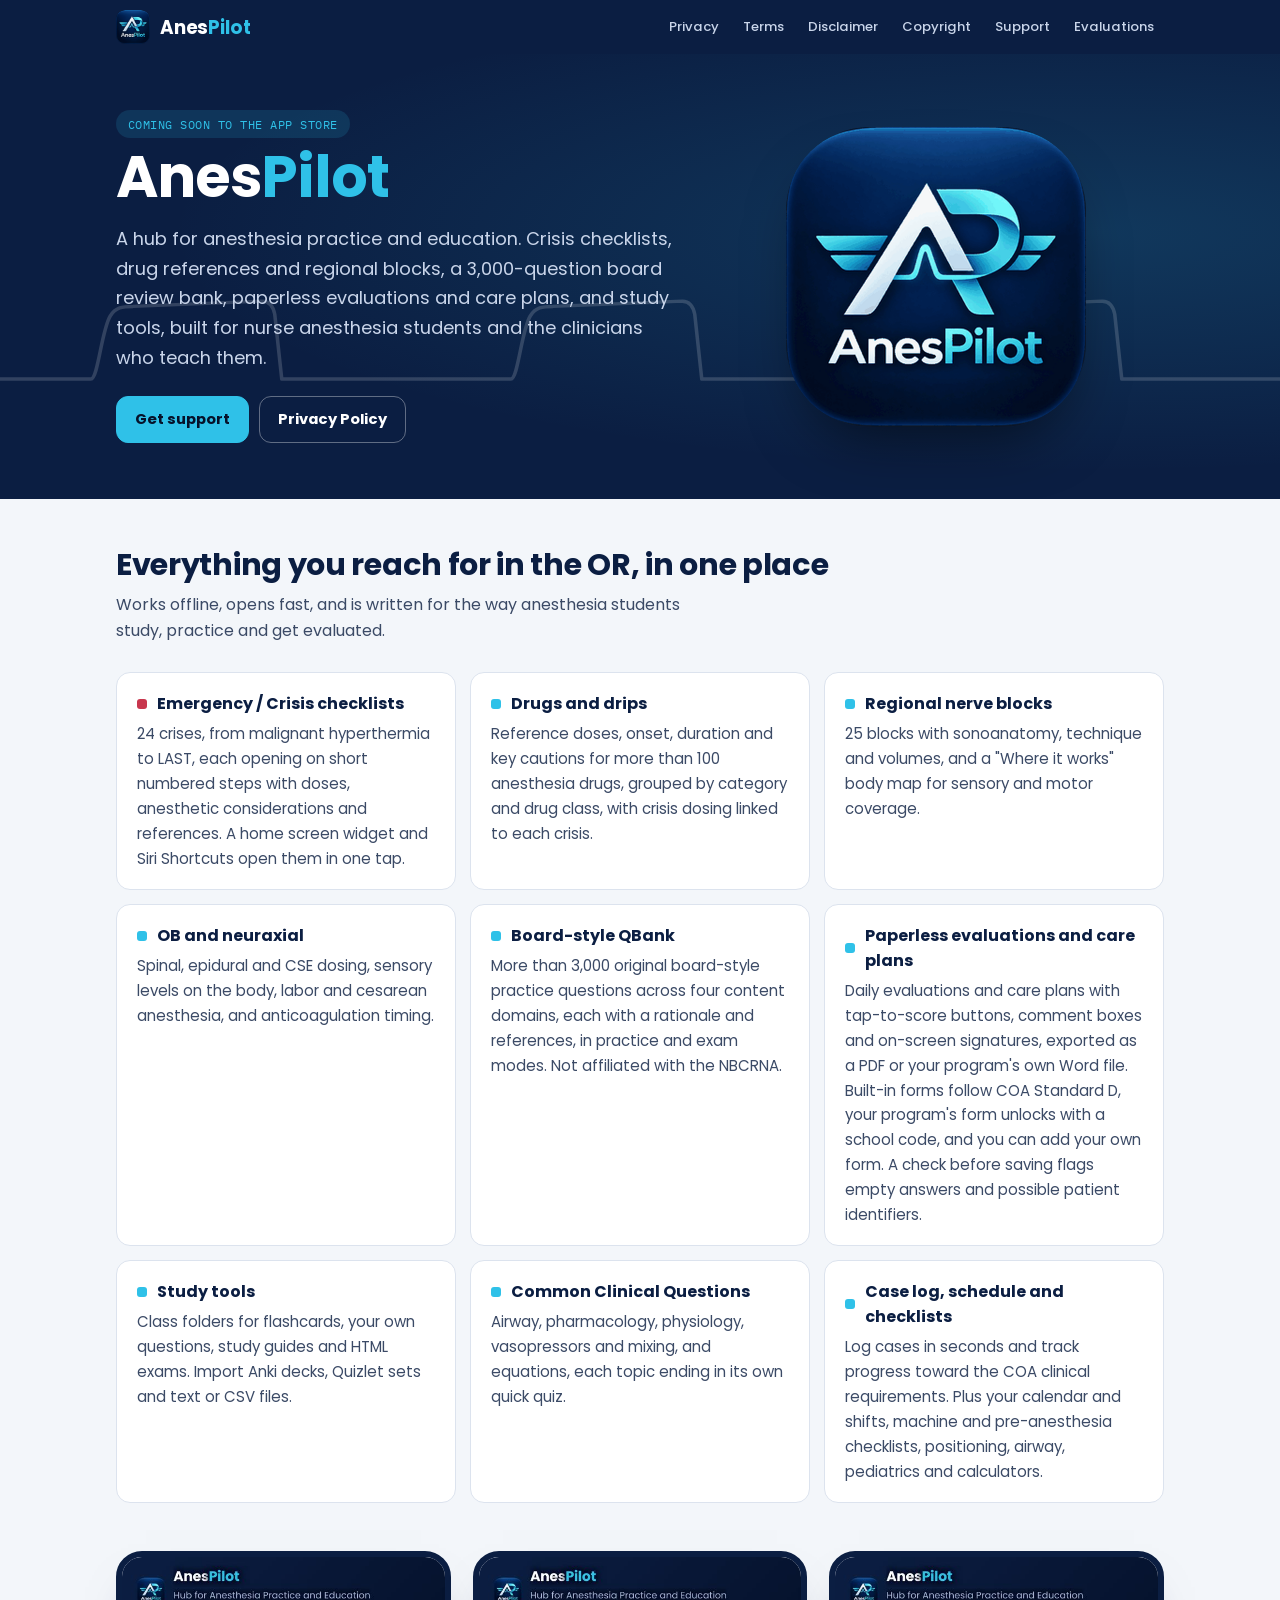
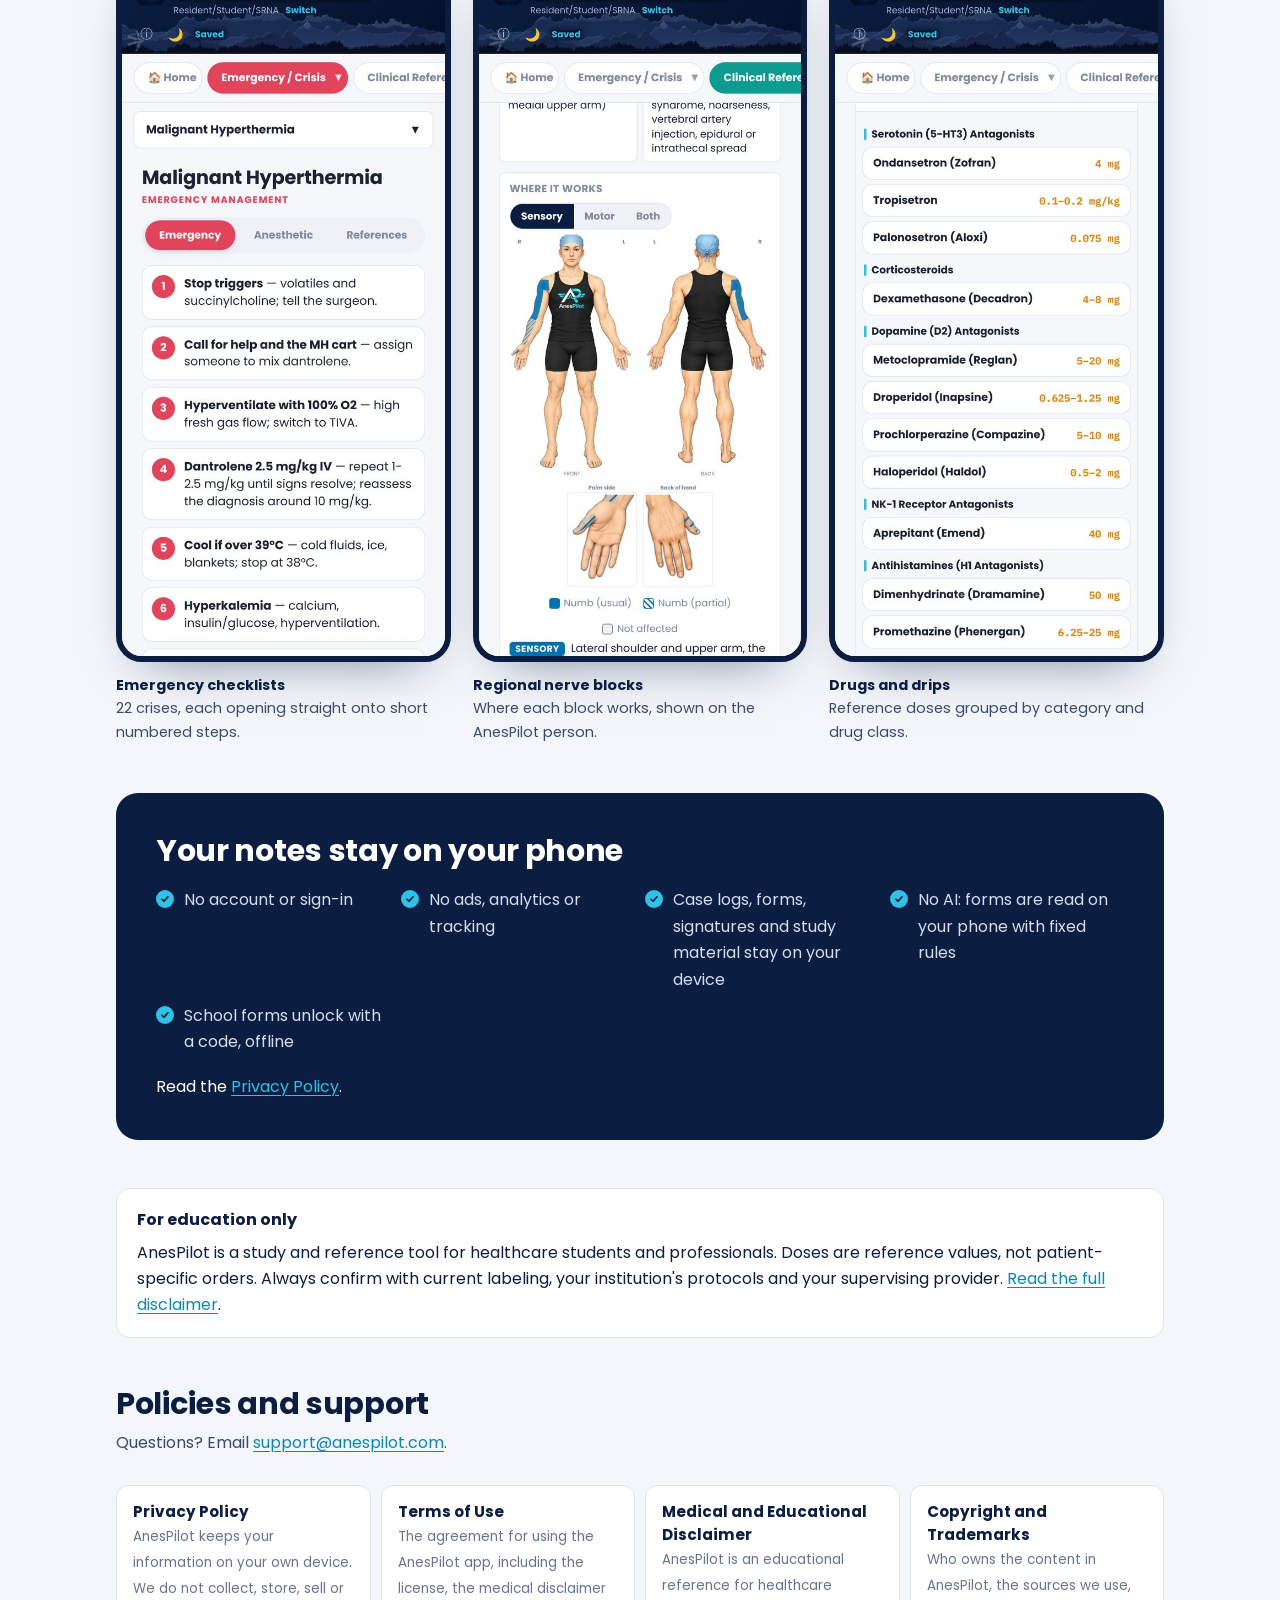
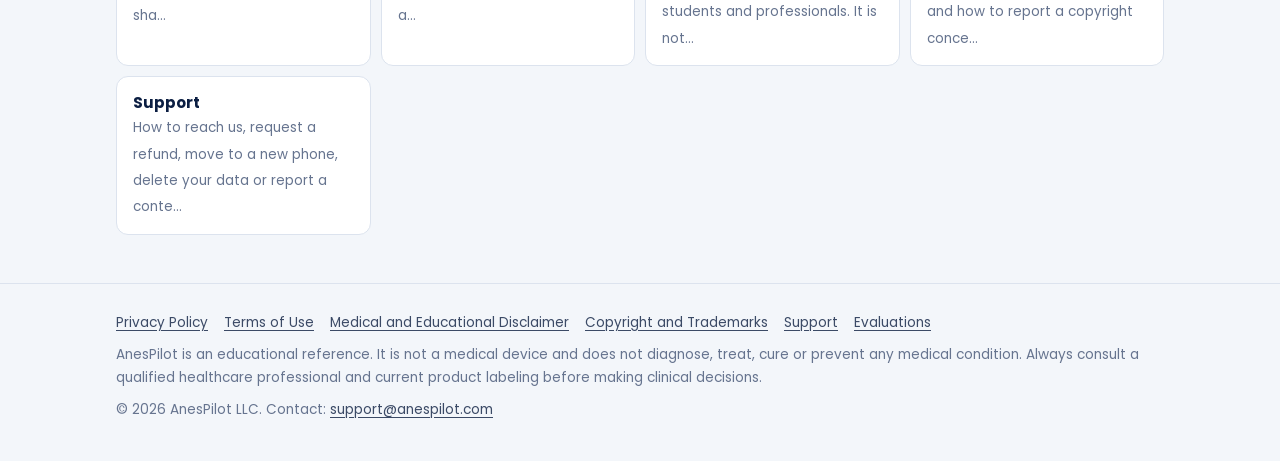
==== commit 3791cc4a: "Add files via upload" ====
--- a/index.html
+++ b/index.html
@@ -1,5 +1,6 @@
 <!doctype html>
-<html lang="en"><head><meta charset="utf-8"><meta name="viewport" content="width=device-width, initial-scale=1, viewport-fit=cover"><meta name="description" content="AnesPilot is an educational reference for healthcare students and professionals. It is not a medical device and not medical advice."><link rel="icon" href="/assets/logo-96.png"><title>Medical and Educational Disclaimer | AnesPilot</title><style>@font-face{font-family:'Poppins';font-style:normal;font-weight:400;font-display:swap;src:url([data-uri]) format('woff')}
+<html lang="en"><head><meta charset="utf-8"><meta name="viewport" content="width=device-width, initial-scale=1, viewport-fit=cover"><meta name="description" content="AnesPilot: crisis checklists, drug and block references, a board review question bank, paperless evaluations and care plans, and study tools for nurse anesthesia students."><link rel="icon" href="/assets/logo-96.png"><title>AnesPilot</title>
+<style>@font-face{font-family:'Poppins';font-style:normal;font-weight:400;font-display:swap;src:url([data-uri]) format('woff')}
 @font-face{font-family:'Poppins';font-style:normal;font-weight:500;font-display:swap;src:url([data-uri]) format('woff')}
 @font-face{font-family:'Poppins';font-style:normal;font-weight:600 800;font-display:swap;src:url([data-uri]) format('woff')}
 @font-face{font-family:'IBM Plex Mono';font-style:normal;font-weight:400 500;font-display:swap;src:url([data-uri]) format('woff')}
@@ -70,7 +71,7 @@
 .doc th,.doc td{border:1px solid var(--line);padding:8px 10px;text-align:left;vertical-align:top}
 .backtop{margin-top:28px;font:500 .8rem var(--f-mono)}
 /* home */
-.hero{padding-block:56px 32px}
+.hero{padding-block:56px 56px}
 .hero .wrap{display:grid;gap:36px;align-items:center}
 @media (min-width:860px){ .hero .wrap{grid-template-columns:minmax(0,1.1fr) minmax(0,.9fr)} }
 .hero h1{font-size:clamp(2.3rem, 6vw, 3.6rem);margin:.1em 0 .25em}
@@ -83,7 +84,22 @@
 :root[data-theme="dark"] .btn.primary{background:var(--brand);color:#06122A;border-color:var(--brand)}
 @media (prefers-color-scheme: dark){ :root:not([data-theme="light"]) .btn.primary{background:var(--brand);color:#06122A;border-color:var(--brand)} }
 .logoart{justify-self:center;width:min(300px, 70vw);aspect-ratio:1;max-width:100%;border-radius:28%;box-shadow:0 30px 60px -28px rgba(11,30,66,.55)}
-.trace{display:block;width:100%;height:56px;color:var(--brand)}
+/* hero: dark band with a white EtCO2 waveform built into the background, drifting slowly across */
+.hero{position:relative;overflow:hidden;background:#0B1E42;color:#fff;isolation:isolate}
+:root[data-theme="dark"] .hero{background:#050C18}
+@media (prefers-color-scheme: dark){ :root:not([data-theme="light"]) .hero{background:#050C18} }
+.hero::before{content:"";position:absolute;left:0;right:0;top:50%;height:150px;transform:translateY(-10%);background-image:url("data:image/svg+xml,%3Csvg xmlns='http://www.w3.org/2000/svg' viewBox='0 0 240 60'%3E%3Cpath d='M0 54 H52 C56 54 58 26 63 18 C66 13 70 12.5 76 12.5 L150 9.5 C154 9.5 156 12 157 17 L161 54 H240' fill='none' stroke='%23FFFFFF' stroke-width='2' stroke-linejoin='round' stroke-linecap='round'/%3E%3C/svg%3E");background-repeat:repeat-x;background-size:420px 150px;opacity:.16;z-index:-1;animation:capdrift 70s linear infinite}
+.hero::after{content:"";position:absolute;inset:0;background:radial-gradient(120% 90% at 85% 40%, rgba(47,193,232,.16), transparent 60%);z-index:-2}
+@keyframes capdrift{from{background-position:0 0}to{background-position:-1680px 0}}
+@media (max-width:640px){ .hero::before{top:auto;bottom:24%;height:110px;background-size:300px 110px;animation-duration:55s} @keyframes capdrift{from{background-position:0 0}to{background-position:-1200px 0}} }
+@media (prefers-reduced-motion: reduce){ .hero::before{animation:none} }
+.hero h1{color:#fff}
+.hero h1 b{color:var(--brand)}
+.hero .lead{color:#C9D5EA}
+.hero .pill{color:var(--brand);background:rgba(47,193,232,.14)}
+.hero .btn{background:transparent;color:#fff;border-color:rgba(255,255,255,.35)}
+.hero .btn.primary{background:var(--brand);color:#06122A;border-color:var(--brand)}
+.hero .logoart{box-shadow:0 30px 60px -24px rgba(0,0,0,.6)}
 .band{padding-block:48px}
 .band h2{font:700 clamp(1.4rem, 3vw, 1.9rem)/1.2 var(--f-display);letter-spacing:-.01em;margin:0 0 8px;text-wrap:balance}
 .band .sub{color:var(--ink-2);margin:0 0 28px;max-width:60ch}
@@ -122,16 +138,6 @@
 .foot .wrap{display:grid;gap:10px}
 .foot nav{display:flex;flex-wrap:wrap;gap:6px 16px}
 .foot a{color:var(--ink-2)}
-</style></head><body id="top"><header class="top"><div class="wrap"><a class="brand" href="/"><img src="/assets/logo-96.png" alt="" width="34" height="34"><span>Anes<b>Pilot</b></span></a><nav class="nav" aria-label="Policies"><a href="/privacy/">Privacy</a><a href="/terms/">Terms</a><a href="/disclaimer/" aria-current="page">Disclaimer</a><a href="/copyright/">Copyright</a><a href="/support/">Support</a><a href="/evaluations/">Evaluations</a></nav></div></header><main><section class="phead"><div class="wrap"><div class="eyebrow">AnesPilot</div><h1>Medical and Educational Disclaimer</h1><p class="lead">AnesPilot is an educational reference for healthcare students and professionals. It is not a medical device and not medical advice.</p><div class="meta"><span class="chip">Effective November 15, 2026</span><span class="chip">AnesPilot LLC</span></div></div></section><div class="wrap layout"><div></div><article class="doc"><p><strong>AnesPilot is an educational reference, not a medical device, and not medical advice.</strong></p>
-<ul>
-<li>AnesPilot is designed to help healthcare students and professionals study and review anesthesia concepts. It does not diagnose, treat, cure or prevent any disease or condition, and it is not intended to be used for decisions about the care of a specific patient.</li>
-<li><strong>Doses and calculations are reference values only.</strong> The Weight Based tab and the calculators work out doses, volumes and sizes from published references and the numbers you enter, for education and quick review. They do not account for everything about a real patient, and the App is not intended to decide a patient's treatment. The right dose for a real patient depends on the patient, the procedure, the product and its current labeling, institutional policy and the judgment of a qualified, licensed clinician. Always check a dose against current product labeling and your supervising provider before giving any drug.</li>
-<li><strong>Crisis checklists and algorithms</strong> are summaries for study and quick review. They do not replace your institution's emergency protocols, current society guidelines, or calling for help.</li>
-<li><strong>Regional and neuraxial content</strong>, including the "Where it works" body maps and ultrasound images, is simplified and illustrative. Real anatomy, nerve distributions and block spread vary from person to person. The labels and highlights drawn on the ultrasound images are approximate teaching overlays.</li>
-<li><strong>Forms and care plans:</strong> the Forms tab helps you fill in and export evaluations and care plans. It does not check their clinical content, and its check for patient identifiers cannot find everything. You are responsible for what you submit.</li>
-<li>Information may contain errors and may not reflect the latest research or guidelines. Medicine changes quickly. We review the content but cannot guarantee that it is complete, accurate or current.</li>
-<li><strong>Students and trainees:</strong> use AnesPilot only under the supervision your program requires, and follow your program's and clinical sites' policies, including their rules for coursework and clinical documentation.</li>
-<li><strong>Patients and the public:</strong> this App is not intended for you to manage your own health. Talk to a doctor or other qualified healthcare provider about any medical question, and before making any medical decision.</li>
-<li><strong>In an emergency, call 911 or your local emergency number.</strong></li>
-</ul>
-<p>Using AnesPilot does not create a provider-patient relationship with AnesPilot LLC or anyone who worked on the App. Mention of a drug, product, organization or guideline is not an endorsement.</p><p class="backtop"><a href="#top">Back to top</a></p></article></div></main><footer class="foot"><div class="wrap"><nav aria-label="Footer"><a href="/privacy/">Privacy Policy</a><a href="/terms/">Terms of Use</a><a href="/disclaimer/">Medical and Educational Disclaimer</a><a href="/copyright/">Copyright and Trademarks</a><a href="/support/">Support</a><a href="/evaluations/">Evaluations</a></nav><p style="margin:0">AnesPilot is an educational reference. It is not a medical device and does not diagnose, treat, cure or prevent any medical condition. Always consult a qualified healthcare professional and current product labeling before making clinical decisions.</p><p style="margin:0">&copy; 2026 AnesPilot LLC. Contact: <a href="mailto:support@anespilot.com">support@anespilot.com</a></p></div></footer></body></html>
+</style></head><body>
+<div id="top"></div><header class="top"><div class="wrap"><a class="brand" href="/"><img src="/assets/logo-96.png" alt="" width="34" height="34"><span>Anes<b>Pilot</b></span></a><nav class="nav" aria-label="Policies"><a href="/privacy/">Privacy</a><a href="/terms/">Terms</a><a href="/disclaimer/">Disclaimer</a><a href="/copyright/">Copyright</a><a href="/support/">Support</a><a href="/evaluations/">Evaluations</a></nav></div></header><main><section class="hero"><div class="wrap"><div><span class="pill">Coming soon to the App Store</span><h1>Anes<b>Pilot</b></h1><p class="lead">A hub for anesthesia practice and education. Crisis checklists, drug references and regional blocks, a 3,000-question board review bank, paperless evaluations and care plans, and study tools, built for nurse anesthesia students and the clinicians who teach them.</p><div class="actions"><a class="btn primary" href="/support/">Get support</a><a class="btn" href="/privacy/">Privacy Policy</a></div></div><img class="logoart" src="/assets/logo-600.png" alt="AnesPilot logo" width="300" height="300"></div></section><section class="band"><div class="wrap"><h2>Everything you reach for in the OR, in one place</h2><p class="sub">Works offline, opens fast, and is written for the way anesthesia students study, practice and get evaluated.</p><div class="features"><article class="feat crit"><h3><span class="dot"></span>Emergency / Crisis checklists</h3><p>24 crises, from malignant hyperthermia to LAST, each opening on short numbered steps with doses, anesthetic considerations and references. A home screen widget and Siri Shortcuts open them in one tap.</p></article><article class="feat "><h3><span class="dot"></span>Drugs and drips</h3><p>Reference doses, onset, duration and key cautions for more than 100 anesthesia drugs, grouped by category and drug class, with crisis dosing linked to each crisis.</p></article><article class="feat "><h3><span class="dot"></span>Regional nerve blocks</h3><p>25 blocks with sonoanatomy, technique and volumes, and a &quot;Where it works&quot; body map for sensory and motor coverage.</p></article><article class="feat "><h3><span class="dot"></span>OB and neuraxial</h3><p>Spinal, epidural and CSE dosing, sensory levels on the body, labor and cesarean anesthesia, and anticoagulation timing.</p></article><article class="feat "><h3><span class="dot"></span>Board-style QBank</h3><p>More than 3,000 original board-style practice questions across four content domains, each with a rationale and references, in practice and exam modes. Not affiliated with the NBCRNA.</p></article><article class="feat "><h3><span class="dot"></span>Paperless evaluations and care plans</h3><p>Daily evaluations and care plans with tap-to-score buttons, comment boxes and on-screen signatures, exported as a PDF or your program's own Word file. Built-in forms follow COA Standard D, your program's form unlocks with a school code, and you can add your own form. A check before saving flags empty answers and possible patient identifiers.</p></article><article class="feat "><h3><span class="dot"></span>Study tools</h3><p>Class folders for flashcards, your own questions, study guides and HTML exams. Import Anki decks, Quizlet sets and text or CSV files.</p></article><article class="feat "><h3><span class="dot"></span>Common Clinical Questions</h3><p>Airway, pharmacology, physiology, vasopressors and mixing, and equations, each topic ending in its own quick quiz.</p></article><article class="feat "><h3><span class="dot"></span>Case log, schedule and checklists</h3><p>Log cases in seconds and track progress toward the COA clinical requirements. Plus your calendar and shifts, machine and pre-anesthesia checklists, positioning, airway, pediatrics and calculators.</p></article></div></div></div></section><section class="band" style="padding-top:0"><div class="wrap"><div class="shots"><figure class="shot"><img src="/assets/shot-crisis.jpg" alt="AnesPilot screen: Emergency checklists" width="390" height="844" loading="lazy"><figcaption><b>Emergency checklists</b>22 crises, each opening straight onto short numbered steps.</figcaption></figure><figure class="shot"><img src="/assets/shot-blocks.jpg" alt="AnesPilot screen: Regional nerve blocks" width="390" height="844" loading="lazy"><figcaption><b>Regional nerve blocks</b>Where each block works, shown on the AnesPilot person.</figcaption></figure><figure class="shot"><img src="/assets/shot-drugs.jpg" alt="AnesPilot screen: Drugs and drips" width="390" height="844" loading="lazy"><figcaption><b>Drugs and drips</b>Reference doses grouped by category and drug class.</figcaption></figure></div></div></section><section class="band" style="padding-top:0"><div class="wrap"><div class="promise"><h2>Your notes stay on your phone</h2><ul><li>No account or sign-in</li><li>No ads, analytics or tracking</li><li>Case logs, forms, signatures and study material stay on your device</li><li>No AI: forms are read on your phone with fixed rules</li><li>School forms unlock with a code, offline</li></ul><p style="margin:0">Read the <a href="/privacy/">Privacy Policy</a>.</p></div></div></section><section class="band" style="padding-top:0"><div class="wrap"><div class="caution"><b>For education only</b><span>AnesPilot is a study and reference tool for healthcare students and professionals. Doses are reference values, not patient-specific orders. Always confirm with current labeling, your institution's protocols and your supervising provider. <a href="/disclaimer/">Read the full disclaimer</a>.</span></div></div></section><section class="band" style="padding-top:0"><div class="wrap"><h2>Policies and support</h2><p class="sub">Questions? Email <a href="mailto:support@anespilot.com">support@anespilot.com</a>.</p><div class="docs"><a href="/privacy/"><span>Privacy Policy</span><small>AnesPilot keeps your information on your own device. We do not collect, store, sell or sha...</small></a><a href="/terms/"><span>Terms of Use</span><small>The agreement for using the AnesPilot app, including the license, the medical disclaimer a...</small></a><a href="/disclaimer/"><span>Medical and Educational Disclaimer</span><small>AnesPilot is an educational reference for healthcare students and professionals. It is not...</small></a><a href="/copyright/"><span>Copyright and Trademarks</span><small>Who owns the content in AnesPilot, the sources we use, and how to report a copyright conce...</small></a><a href="/support/"><span>Support</span><small>How to reach us, request a refund, move to a new phone, delete your data or report a conte...</small></a></div></div></section></main><footer class="foot"><div class="wrap"><nav aria-label="Footer"><a href="/privacy/">Privacy Policy</a><a href="/terms/">Terms of Use</a><a href="/disclaimer/">Medical and Educational Disclaimer</a><a href="/copyright/">Copyright and Trademarks</a><a href="/support/">Support</a><a href="/evaluations/">Evaluations</a></nav><p style="margin:0">AnesPilot is an educational reference. It is not a medical device and does not diagnose, treat, cure or prevent any medical condition. Always consult a qualified healthcare professional and current product labeling before making clinical decisions.</p><p style="margin:0">&copy; 2026 AnesPilot LLC. Contact: <a href="mailto:support@anespilot.com">support@anespilot.com</a></p></div></footer>
+</body></html>
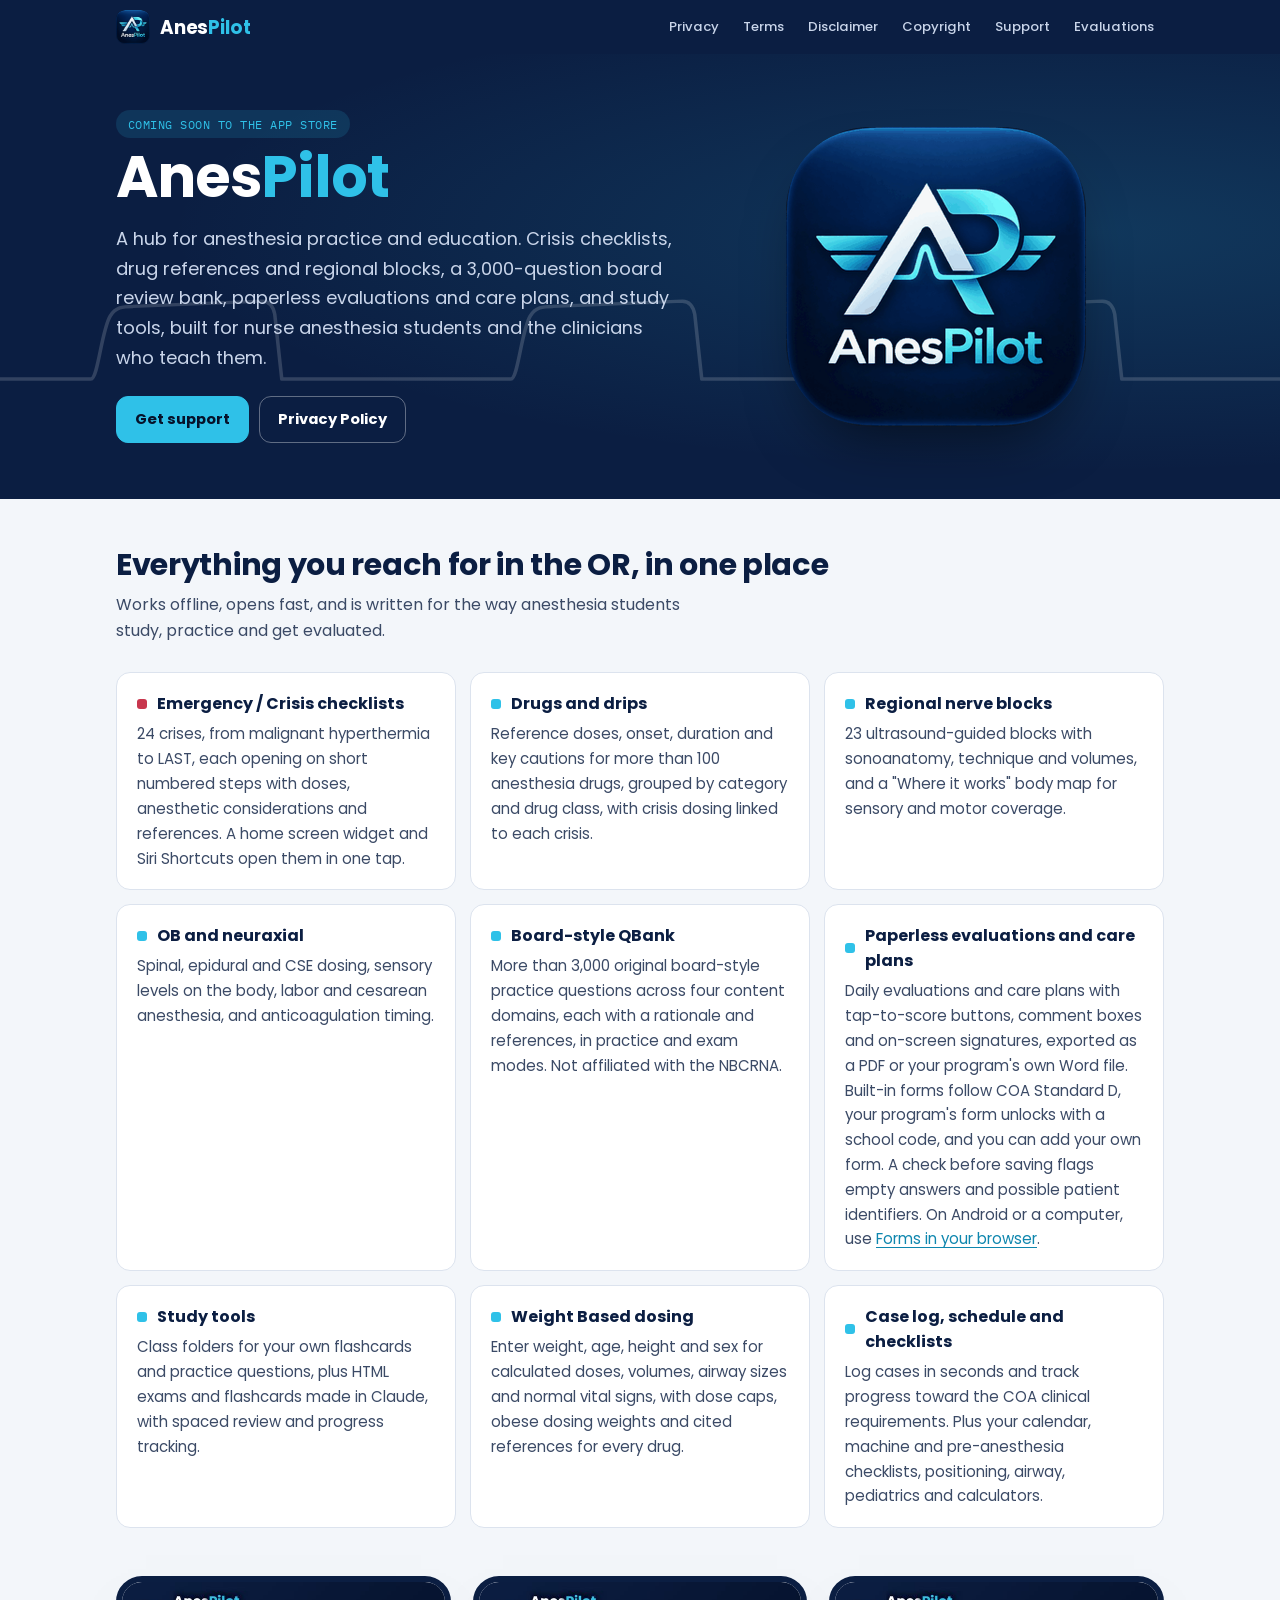
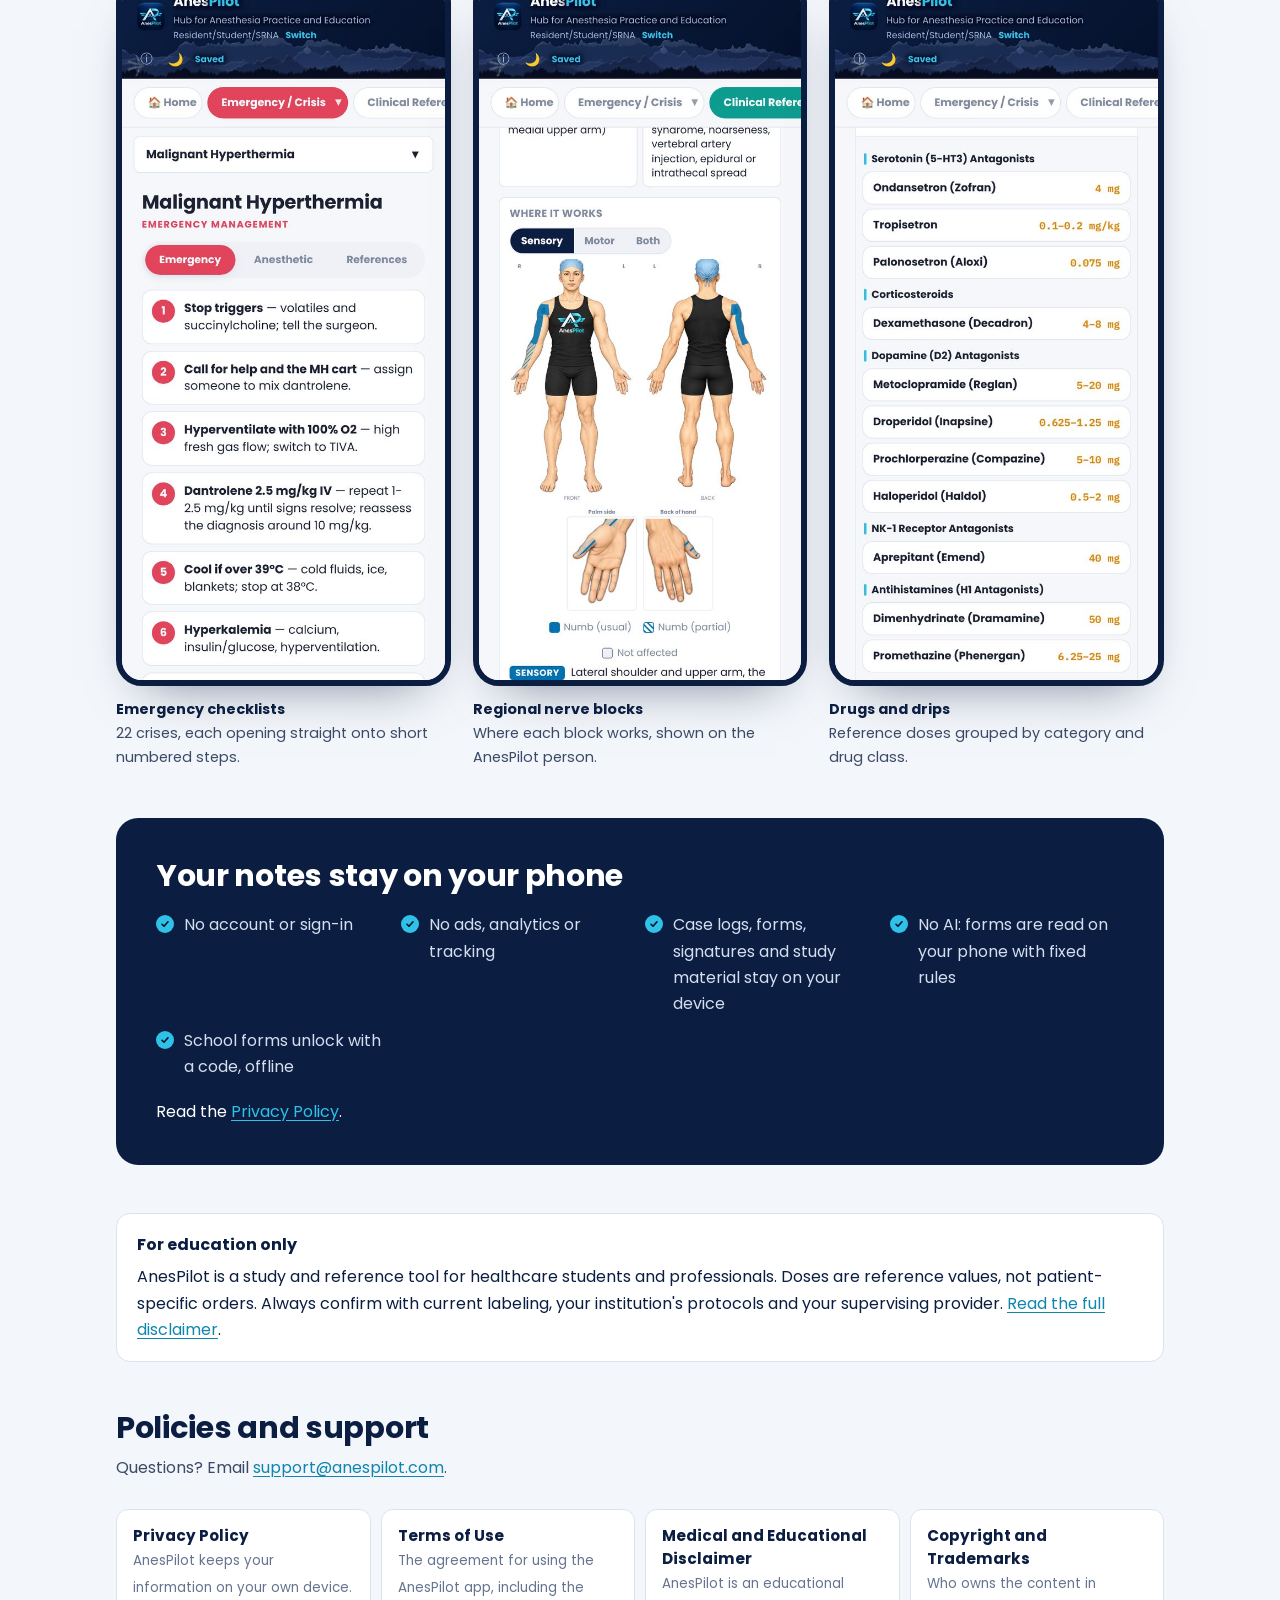
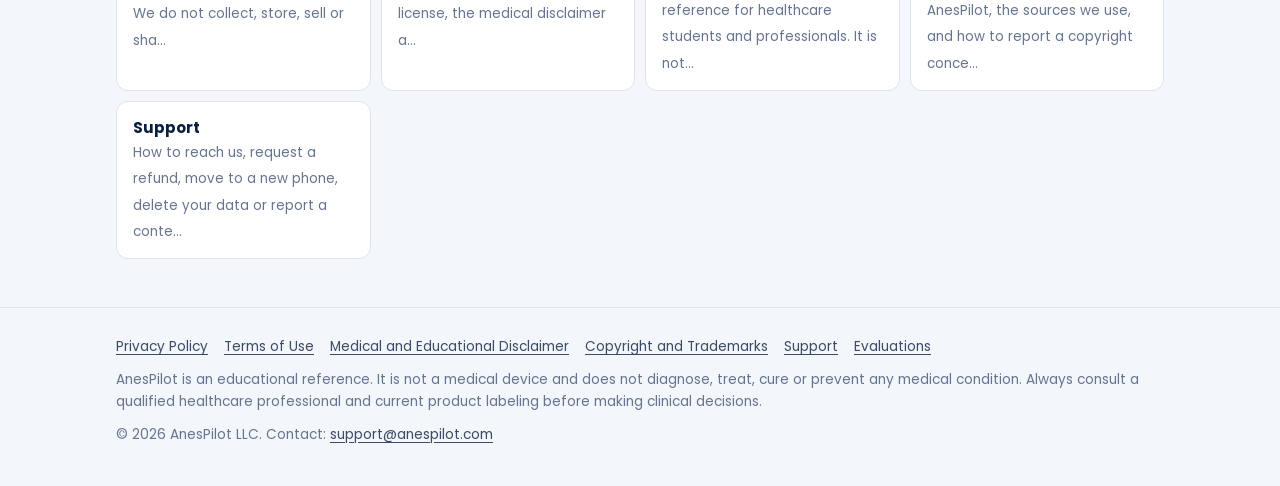
==== commit 03df0591: "Add files via upload" ====
--- a/index.html
+++ b/index.html
@@ -139,5 +139,5 @@
 .foot nav{display:flex;flex-wrap:wrap;gap:6px 16px}
 .foot a{color:var(--ink-2)}
 </style></head><body>
-<div id="top"></div><header class="top"><div class="wrap"><a class="brand" href="/"><img src="/assets/logo-96.png" alt="" width="34" height="34"><span>Anes<b>Pilot</b></span></a><nav class="nav" aria-label="Policies"><a href="/privacy/">Privacy</a><a href="/terms/">Terms</a><a href="/disclaimer/">Disclaimer</a><a href="/copyright/">Copyright</a><a href="/support/">Support</a><a href="/evaluations/">Evaluations</a></nav></div></header><main><section class="hero"><div class="wrap"><div><span class="pill">Coming soon to the App Store</span><h1>Anes<b>Pilot</b></h1><p class="lead">A hub for anesthesia practice and education. Crisis checklists, drug references and regional blocks, a 3,000-question board review bank, paperless evaluations and care plans, and study tools, built for nurse anesthesia students and the clinicians who teach them.</p><div class="actions"><a class="btn primary" href="/support/">Get support</a><a class="btn" href="/privacy/">Privacy Policy</a></div></div><img class="logoart" src="/assets/logo-600.png" alt="AnesPilot logo" width="300" height="300"></div></section><section class="band"><div class="wrap"><h2>Everything you reach for in the OR, in one place</h2><p class="sub">Works offline, opens fast, and is written for the way anesthesia students study, practice and get evaluated.</p><div class="features"><article class="feat crit"><h3><span class="dot"></span>Emergency / Crisis checklists</h3><p>24 crises, from malignant hyperthermia to LAST, each opening on short numbered steps with doses, anesthetic considerations and references. A home screen widget and Siri Shortcuts open them in one tap.</p></article><article class="feat "><h3><span class="dot"></span>Drugs and drips</h3><p>Reference doses, onset, duration and key cautions for more than 100 anesthesia drugs, grouped by category and drug class, with crisis dosing linked to each crisis.</p></article><article class="feat "><h3><span class="dot"></span>Regional nerve blocks</h3><p>25 blocks with sonoanatomy, technique and volumes, and a &quot;Where it works&quot; body map for sensory and motor coverage.</p></article><article class="feat "><h3><span class="dot"></span>OB and neuraxial</h3><p>Spinal, epidural and CSE dosing, sensory levels on the body, labor and cesarean anesthesia, and anticoagulation timing.</p></article><article class="feat "><h3><span class="dot"></span>Board-style QBank</h3><p>More than 3,000 original board-style practice questions across four content domains, each with a rationale and references, in practice and exam modes. Not affiliated with the NBCRNA.</p></article><article class="feat "><h3><span class="dot"></span>Paperless evaluations and care plans</h3><p>Daily evaluations and care plans with tap-to-score buttons, comment boxes and on-screen signatures, exported as a PDF or your program's own Word file. Built-in forms follow COA Standard D, your program's form unlocks with a school code, and you can add your own form. A check before saving flags empty answers and possible patient identifiers.</p></article><article class="feat "><h3><span class="dot"></span>Study tools</h3><p>Class folders for flashcards, your own questions, study guides and HTML exams. Import Anki decks, Quizlet sets and text or CSV files.</p></article><article class="feat "><h3><span class="dot"></span>Common Clinical Questions</h3><p>Airway, pharmacology, physiology, vasopressors and mixing, and equations, each topic ending in its own quick quiz.</p></article><article class="feat "><h3><span class="dot"></span>Case log, schedule and checklists</h3><p>Log cases in seconds and track progress toward the COA clinical requirements. Plus your calendar and shifts, machine and pre-anesthesia checklists, positioning, airway, pediatrics and calculators.</p></article></div></div></div></section><section class="band" style="padding-top:0"><div class="wrap"><div class="shots"><figure class="shot"><img src="/assets/shot-crisis.jpg" alt="AnesPilot screen: Emergency checklists" width="390" height="844" loading="lazy"><figcaption><b>Emergency checklists</b>22 crises, each opening straight onto short numbered steps.</figcaption></figure><figure class="shot"><img src="/assets/shot-blocks.jpg" alt="AnesPilot screen: Regional nerve blocks" width="390" height="844" loading="lazy"><figcaption><b>Regional nerve blocks</b>Where each block works, shown on the AnesPilot person.</figcaption></figure><figure class="shot"><img src="/assets/shot-drugs.jpg" alt="AnesPilot screen: Drugs and drips" width="390" height="844" loading="lazy"><figcaption><b>Drugs and drips</b>Reference doses grouped by category and drug class.</figcaption></figure></div></div></section><section class="band" style="padding-top:0"><div class="wrap"><div class="promise"><h2>Your notes stay on your phone</h2><ul><li>No account or sign-in</li><li>No ads, analytics or tracking</li><li>Case logs, forms, signatures and study material stay on your device</li><li>No AI: forms are read on your phone with fixed rules</li><li>School forms unlock with a code, offline</li></ul><p style="margin:0">Read the <a href="/privacy/">Privacy Policy</a>.</p></div></div></section><section class="band" style="padding-top:0"><div class="wrap"><div class="caution"><b>For education only</b><span>AnesPilot is a study and reference tool for healthcare students and professionals. Doses are reference values, not patient-specific orders. Always confirm with current labeling, your institution's protocols and your supervising provider. <a href="/disclaimer/">Read the full disclaimer</a>.</span></div></div></section><section class="band" style="padding-top:0"><div class="wrap"><h2>Policies and support</h2><p class="sub">Questions? Email <a href="mailto:support@anespilot.com">support@anespilot.com</a>.</p><div class="docs"><a href="/privacy/"><span>Privacy Policy</span><small>AnesPilot keeps your information on your own device. We do not collect, store, sell or sha...</small></a><a href="/terms/"><span>Terms of Use</span><small>The agreement for using the AnesPilot app, including the license, the medical disclaimer a...</small></a><a href="/disclaimer/"><span>Medical and Educational Disclaimer</span><small>AnesPilot is an educational reference for healthcare students and professionals. It is not...</small></a><a href="/copyright/"><span>Copyright and Trademarks</span><small>Who owns the content in AnesPilot, the sources we use, and how to report a copyright conce...</small></a><a href="/support/"><span>Support</span><small>How to reach us, request a refund, move to a new phone, delete your data or report a conte...</small></a></div></div></section></main><footer class="foot"><div class="wrap"><nav aria-label="Footer"><a href="/privacy/">Privacy Policy</a><a href="/terms/">Terms of Use</a><a href="/disclaimer/">Medical and Educational Disclaimer</a><a href="/copyright/">Copyright and Trademarks</a><a href="/support/">Support</a><a href="/evaluations/">Evaluations</a></nav><p style="margin:0">AnesPilot is an educational reference. It is not a medical device and does not diagnose, treat, cure or prevent any medical condition. Always consult a qualified healthcare professional and current product labeling before making clinical decisions.</p><p style="margin:0">&copy; 2026 AnesPilot LLC. Contact: <a href="mailto:support@anespilot.com">support@anespilot.com</a></p></div></footer>
+<div id="top"></div><header class="top"><div class="wrap"><a class="brand" href="/"><img src="/assets/logo-96.png" alt="" width="34" height="34"><span>Anes<b>Pilot</b></span></a><nav class="nav" aria-label="Policies"><a href="/privacy/">Privacy</a><a href="/terms/">Terms</a><a href="/disclaimer/">Disclaimer</a><a href="/copyright/">Copyright</a><a href="/support/">Support</a><a href="/evaluations/">Evaluations</a></nav></div></header><main><section class="hero"><div class="wrap"><div><span class="pill">Coming soon to the App Store</span><h1>Anes<b>Pilot</b></h1><p class="lead">A hub for anesthesia practice and education. Crisis checklists, drug references and regional blocks, a 3,000-question board review bank, paperless evaluations and care plans, and study tools, built for nurse anesthesia students and the clinicians who teach them.</p><div class="actions"><a class="btn primary" href="/support/">Get support</a><a class="btn" href="/privacy/">Privacy Policy</a></div></div><img class="logoart" src="/assets/logo-600.png" alt="AnesPilot logo" width="300" height="300"></div></section><section class="band"><div class="wrap"><h2>Everything you reach for in the OR, in one place</h2><p class="sub">Works offline, opens fast, and is written for the way anesthesia students study, practice and get evaluated.</p><div class="features"><article class="feat crit"><h3><span class="dot"></span>Emergency / Crisis checklists</h3><p>24 crises, from malignant hyperthermia to LAST, each opening on short numbered steps with doses, anesthetic considerations and references. A home screen widget and Siri Shortcuts open them in one tap.</p></article><article class="feat "><h3><span class="dot"></span>Drugs and drips</h3><p>Reference doses, onset, duration and key cautions for more than 100 anesthesia drugs, grouped by category and drug class, with crisis dosing linked to each crisis.</p></article><article class="feat "><h3><span class="dot"></span>Regional nerve blocks</h3><p>23 ultrasound-guided blocks with sonoanatomy, technique and volumes, and a &quot;Where it works&quot; body map for sensory and motor coverage.</p></article><article class="feat "><h3><span class="dot"></span>OB and neuraxial</h3><p>Spinal, epidural and CSE dosing, sensory levels on the body, labor and cesarean anesthesia, and anticoagulation timing.</p></article><article class="feat "><h3><span class="dot"></span>Board-style QBank</h3><p>More than 3,000 original board-style practice questions across four content domains, each with a rationale and references, in practice and exam modes. Not affiliated with the NBCRNA.</p></article><article class="feat "><h3><span class="dot"></span>Paperless evaluations and care plans</h3><p>Daily evaluations and care plans with tap-to-score buttons, comment boxes and on-screen signatures, exported as a PDF or your program's own Word file. Built-in forms follow COA Standard D, your program's form unlocks with a school code, and you can add your own form. A check before saving flags empty answers and possible patient identifiers. On Android or a computer, use <a href="/forms/">Forms in your browser</a>.</p></article><article class="feat "><h3><span class="dot"></span>Study tools</h3><p>Class folders for your own flashcards and practice questions, plus HTML exams and flashcards made in Claude, with spaced review and progress tracking.</p></article><article class="feat "><h3><span class="dot"></span>Weight Based dosing</h3><p>Enter weight, age, height and sex for calculated doses, volumes, airway sizes and normal vital signs, with dose caps, obese dosing weights and cited references for every drug.</p></article><article class="feat "><h3><span class="dot"></span>Case log, schedule and checklists</h3><p>Log cases in seconds and track progress toward the COA clinical requirements. Plus your calendar, machine and pre-anesthesia checklists, positioning, airway, pediatrics and calculators.</p></article></div></div></div></section><section class="band" style="padding-top:0"><div class="wrap"><div class="shots"><figure class="shot"><img src="/assets/shot-crisis.jpg" alt="AnesPilot screen: Emergency checklists" width="390" height="844" loading="lazy"><figcaption><b>Emergency checklists</b>22 crises, each opening straight onto short numbered steps.</figcaption></figure><figure class="shot"><img src="/assets/shot-blocks.jpg" alt="AnesPilot screen: Regional nerve blocks" width="390" height="844" loading="lazy"><figcaption><b>Regional nerve blocks</b>Where each block works, shown on the AnesPilot person.</figcaption></figure><figure class="shot"><img src="/assets/shot-drugs.jpg" alt="AnesPilot screen: Drugs and drips" width="390" height="844" loading="lazy"><figcaption><b>Drugs and drips</b>Reference doses grouped by category and drug class.</figcaption></figure></div></div></section><section class="band" style="padding-top:0"><div class="wrap"><div class="promise"><h2>Your notes stay on your phone</h2><ul><li>No account or sign-in</li><li>No ads, analytics or tracking</li><li>Case logs, forms, signatures and study material stay on your device</li><li>No AI: forms are read on your phone with fixed rules</li><li>School forms unlock with a code, offline</li></ul><p style="margin:0">Read the <a href="/privacy/">Privacy Policy</a>.</p></div></div></section><section class="band" style="padding-top:0"><div class="wrap"><div class="caution"><b>For education only</b><span>AnesPilot is a study and reference tool for healthcare students and professionals. Doses are reference values, not patient-specific orders. Always confirm with current labeling, your institution's protocols and your supervising provider. <a href="/disclaimer/">Read the full disclaimer</a>.</span></div></div></section><section class="band" style="padding-top:0"><div class="wrap"><h2>Policies and support</h2><p class="sub">Questions? Email <a href="mailto:support@anespilot.com">support@anespilot.com</a>.</p><div class="docs"><a href="/privacy/"><span>Privacy Policy</span><small>AnesPilot keeps your information on your own device. We do not collect, store, sell or sha...</small></a><a href="/terms/"><span>Terms of Use</span><small>The agreement for using the AnesPilot app, including the license, the medical disclaimer a...</small></a><a href="/disclaimer/"><span>Medical and Educational Disclaimer</span><small>AnesPilot is an educational reference for healthcare students and professionals. It is not...</small></a><a href="/copyright/"><span>Copyright and Trademarks</span><small>Who owns the content in AnesPilot, the sources we use, and how to report a copyright conce...</small></a><a href="/support/"><span>Support</span><small>How to reach us, request a refund, move to a new phone, delete your data or report a conte...</small></a></div></div></section></main><footer class="foot"><div class="wrap"><nav aria-label="Footer"><a href="/privacy/">Privacy Policy</a><a href="/terms/">Terms of Use</a><a href="/disclaimer/">Medical and Educational Disclaimer</a><a href="/copyright/">Copyright and Trademarks</a><a href="/support/">Support</a><a href="/evaluations/">Evaluations</a></nav><p style="margin:0">AnesPilot is an educational reference. It is not a medical device and does not diagnose, treat, cure or prevent any medical condition. Always consult a qualified healthcare professional and current product labeling before making clinical decisions.</p><p style="margin:0">&copy; 2026 AnesPilot LLC. Contact: <a href="mailto:support@anespilot.com">support@anespilot.com</a></p></div></footer>
 </body></html>
